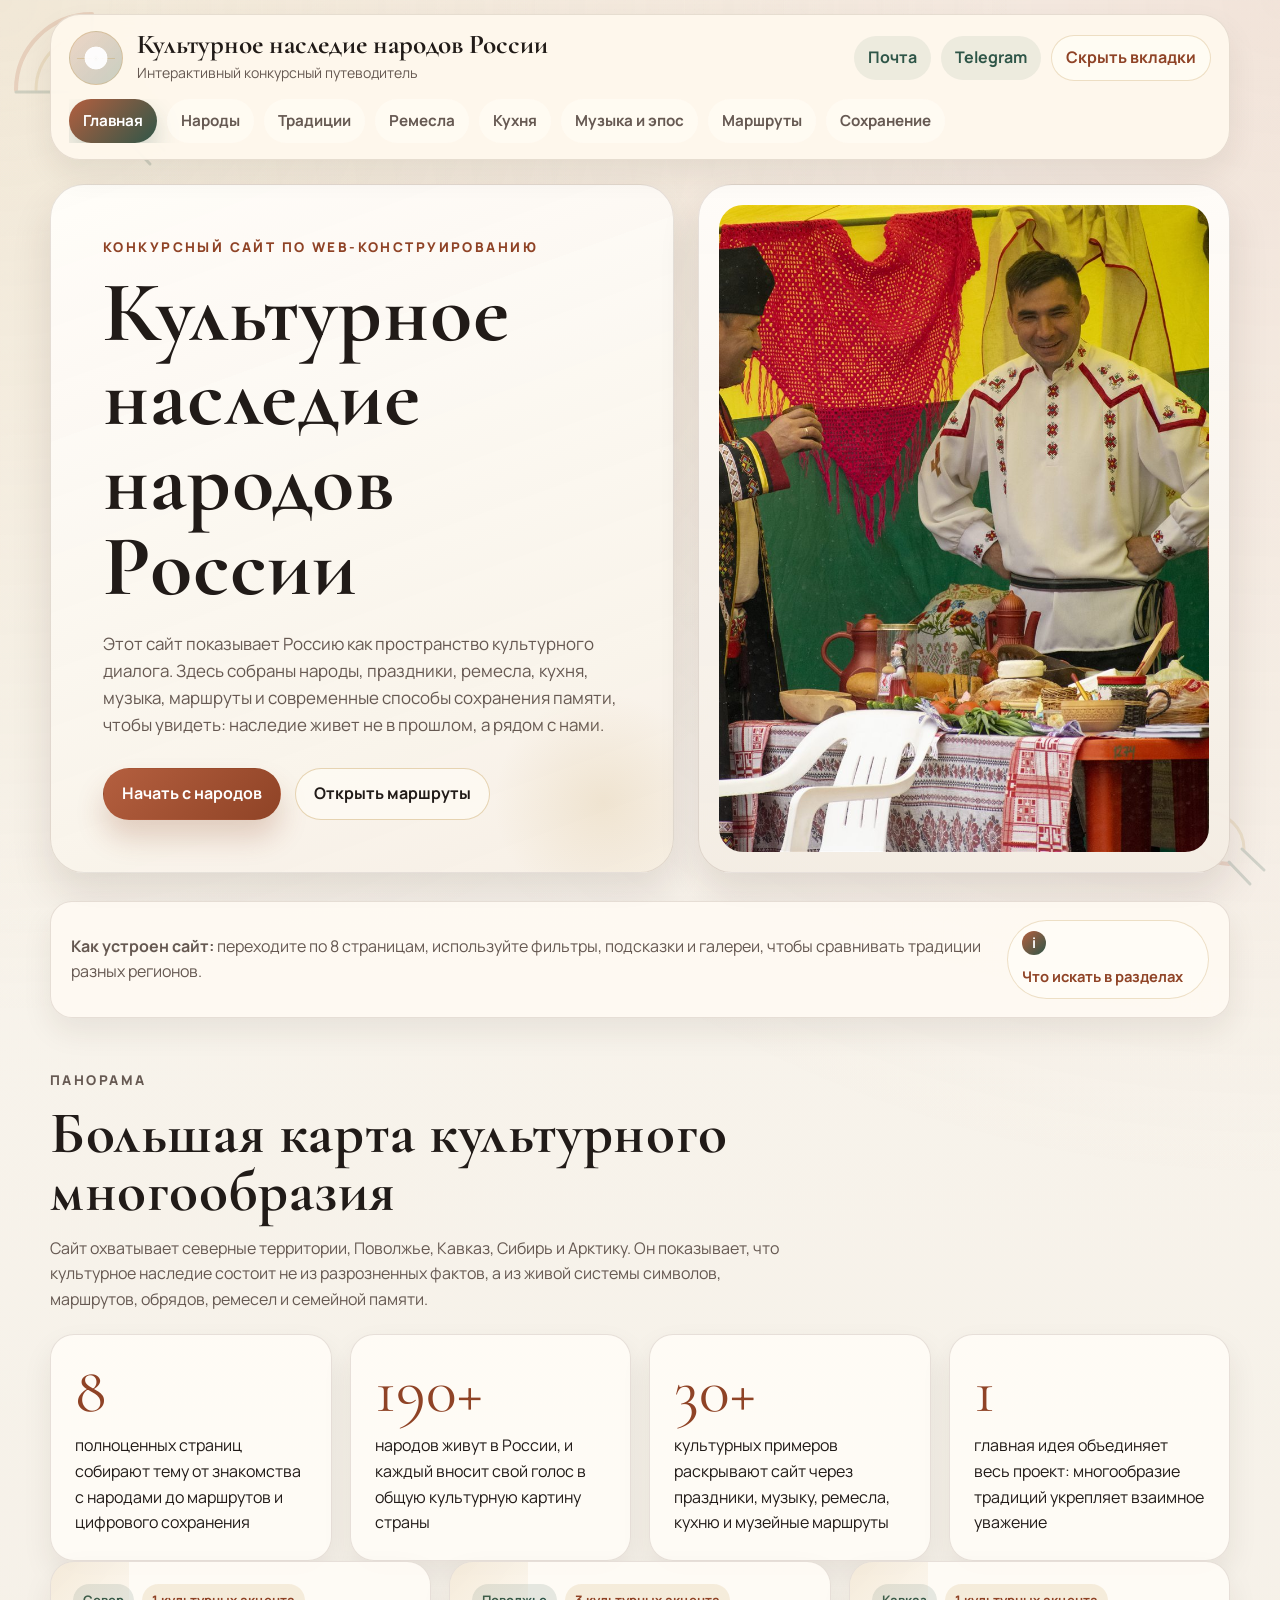
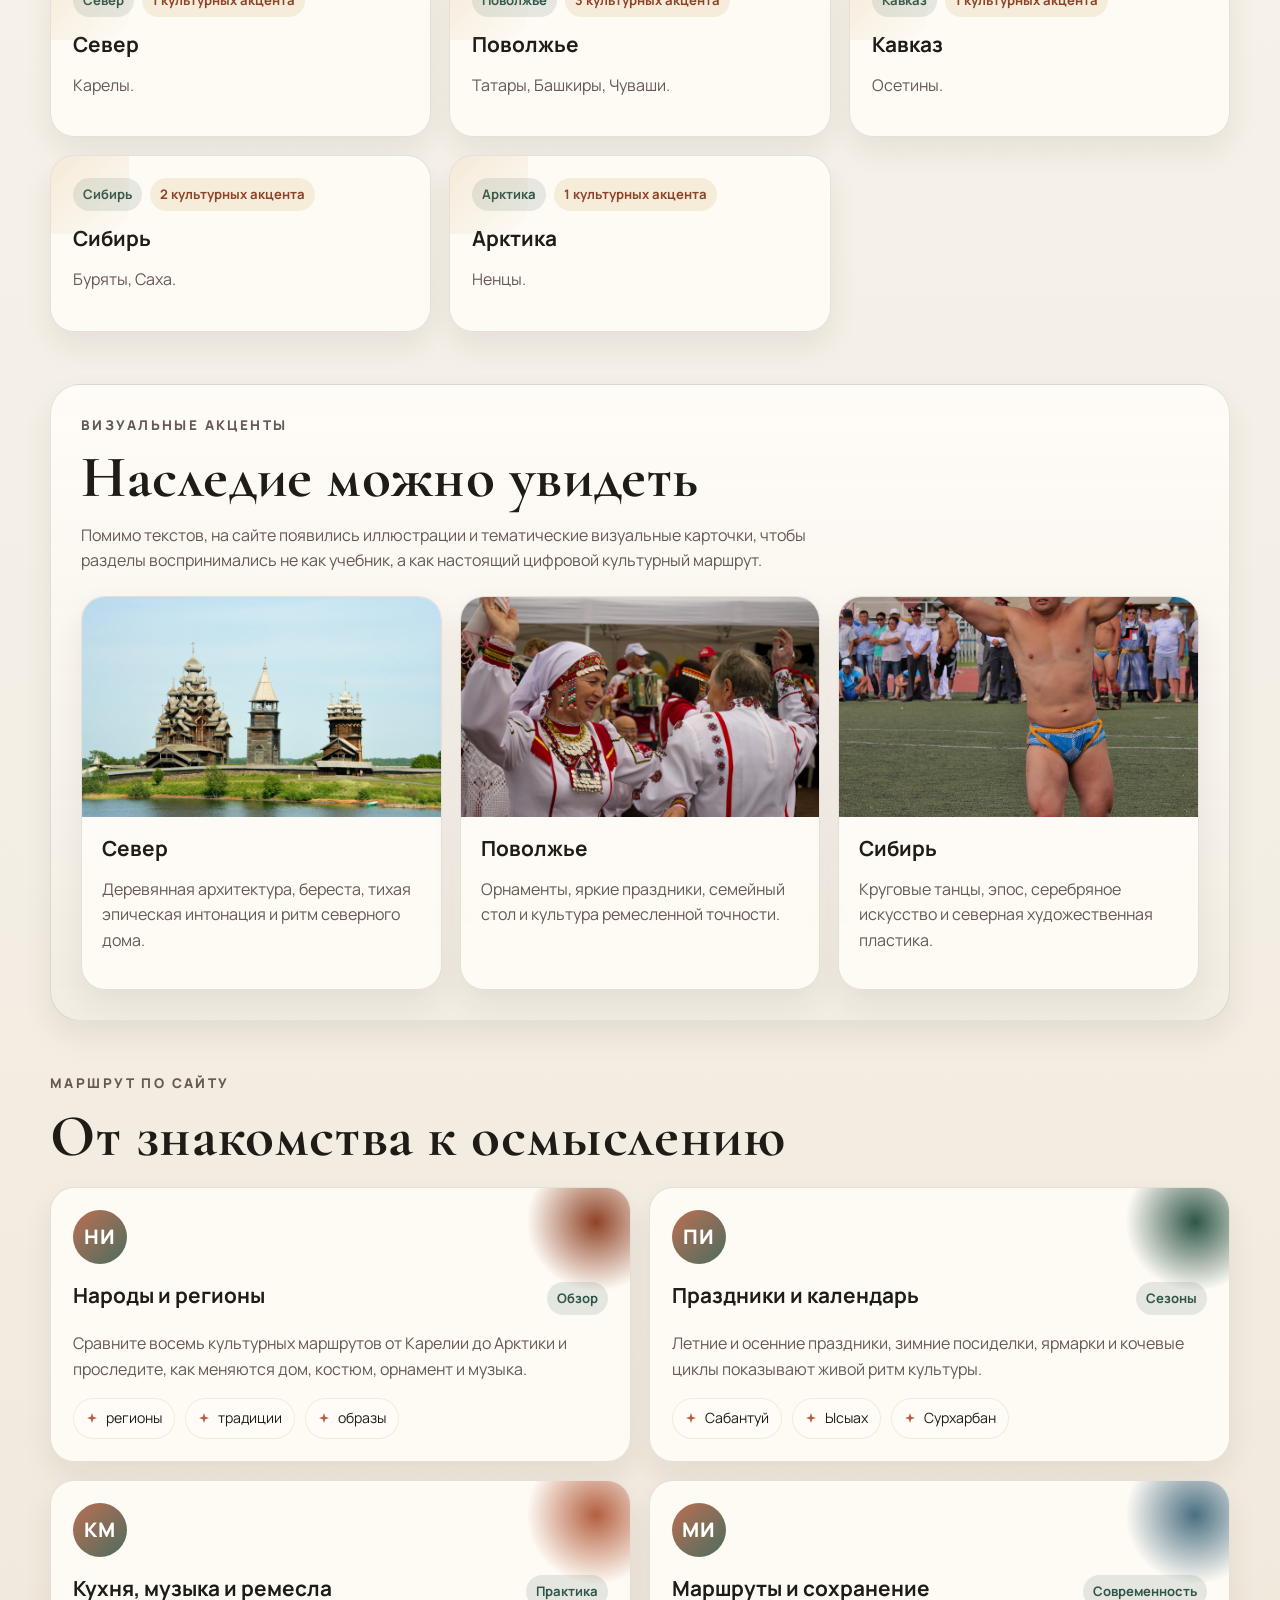
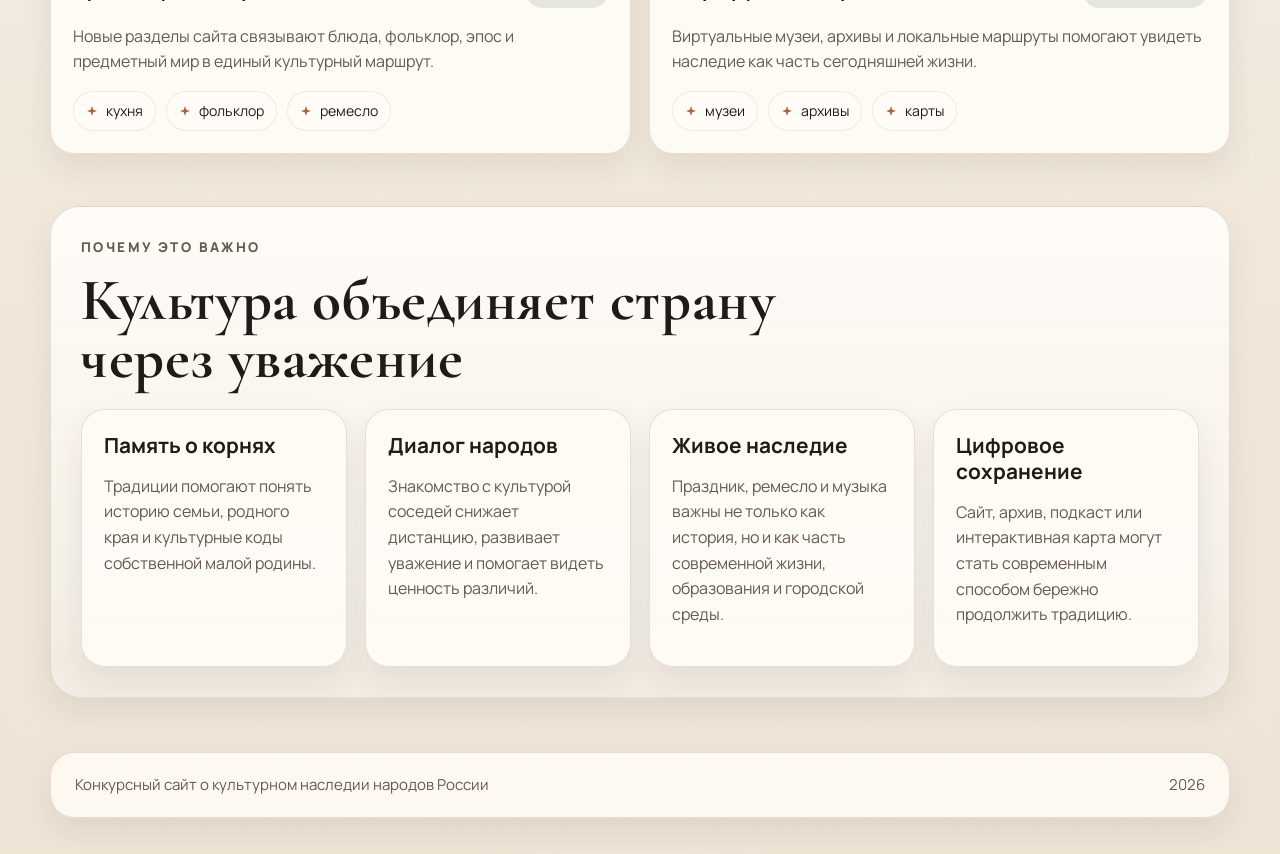
==== index.html @ 6bc02e4e "Fix media fallback noise and add favicon" ====
<!DOCTYPE html>
<html lang="ru">
<head>
  <meta charset="UTF-8">
  <meta name="viewport" content="width=device-width, initial-scale=1.0">
  <meta name="description" content="Многостраничный сайт о культурном наследии народов России: народы, традиции, ремесла, кухня, музыка, маршруты и способы сохранения памяти поколений.">
  <title>Культурное наследие народов России</title>
  <link rel="preconnect" href="https://fonts.googleapis.com">
  <link rel="preconnect" href="https://fonts.gstatic.com" crossorigin>
  <link href="https://fonts.googleapis.com/css2?family=Cormorant+Garamond:wght@500;600;700&family=Manrope:wght@400;500;600;700;800&display=swap" rel="stylesheet">
  <link rel="stylesheet" href="styles.css">
  <link rel="icon" href="favicon.svg" type="image/svg+xml">
</head>
<body data-page="home">
  <header id="site-header" class="site-header"></header>
  <main>
    <section class="hero" data-reveal>
      <div class="hero__content">
        <p class="hero__eyebrow">Конкурсный сайт по web-конструированию</p>
        <h1>Культурное наследие народов России</h1>
        <p class="hero__lead">
          Этот сайт показывает Россию как пространство культурного диалога. Здесь собраны
          народы, праздники, ремесла, кухня, музыка, маршруты и современные способы
          сохранения памяти, чтобы увидеть: наследие живет не в прошлом, а рядом с нами.
        </p>
        <div class="hero__actions">
          <a class="button button--primary" href="peoples.html">Начать с народов</a>
          <a class="button button--secondary" href="routes.html">Открыть маршруты</a>
        </div>
      </div>
      <div class="hero__visual">
        <img src="assets/photos/hero-home.jpg" alt="Фотография народного праздника и традиционного стола">
      </div>
    </section>

    <section class="page-note" data-reveal>
      <div class="page-note__text">
        <strong>Как устроен сайт:</strong> переходите по 8 страницам, используйте фильтры,
        подсказки и галереи, чтобы сравнивать традиции разных регионов.
      </div>
      <button class="hint" type="button" aria-expanded="false">
        <span class="hint__icon">i</span>
        <span class="hint__text">Что искать в разделах</span>
        <span class="hint__bubble">Обращайте внимание не только на факты, но и на связи: как орнамент связан с домом, музыка с праздником, а кухня с природой и образом жизни.</span>
      </button>
    </section>

    <section class="section" data-reveal>
      <div class="section-heading">
        <p class="section-heading__eyebrow">Панорама</p>
        <h2>Большая карта культурного многообразия</h2>
        <p>
          Сайт охватывает северные территории, Поволжье, Кавказ, Сибирь и Арктику. Он показывает,
          что культурное наследие состоит не из разрозненных фактов, а из живой системы символов,
          маршрутов, обрядов, ремесел и семейной памяти.
        </p>
      </div>
      <div id="home-stats" class="stats-grid"></div>
      <div id="home-regions" class="feature-grid"></div>
    </section>

    <section class="section section--contrast" data-reveal>
      <div class="section-heading">
        <p class="section-heading__eyebrow">Визуальные акценты</p>
        <h2>Наследие можно увидеть</h2>
        <p>
          Помимо текстов, на сайте появились иллюстрации и тематические визуальные карточки,
          чтобы разделы воспринимались не как учебник, а как настоящий цифровой культурный маршрут.
        </p>
      </div>
      <div class="media-grid">
        <article class="media-card">
          <img src="assets/photos/gallery-north.jpg" alt="Фотография деревянной северной часовни">
          <div class="media-card__body">
            <h3>Север</h3>
            <p>Деревянная архитектура, береста, тихая эпическая интонация и ритм северного дома.</p>
          </div>
        </article>
        <article class="media-card">
          <img src="assets/photos/gallery-volga.jpg" alt="Фотография праздника и традиционной культуры Поволжья">
          <div class="media-card__body">
            <h3>Поволжье</h3>
            <p>Орнаменты, яркие праздники, семейный стол и культура ремесленной точности.</p>
          </div>
        </article>
        <article class="media-card">
          <img src="assets/photos/gallery-siberia.jpg" alt="Фотография бурятского кругового танца">
          <div class="media-card__body">
            <h3>Сибирь</h3>
            <p>Круговые танцы, эпос, серебряное искусство и северная художественная пластика.</p>
          </div>
        </article>
      </div>
    </section>

    <section class="section" data-reveal>
      <div class="section-heading">
        <p class="section-heading__eyebrow">Маршрут по сайту</p>
        <h2>От знакомства к осмыслению</h2>
      </div>
      <div id="home-spotlights" class="card-grid"></div>
    </section>

    <section class="section section--contrast" data-reveal>
      <div class="section-heading">
        <p class="section-heading__eyebrow">Почему это важно</p>
        <h2>Культура объединяет страну через уважение</h2>
      </div>
      <div class="story-grid">
        <article class="story-card">
          <h3>Память о корнях</h3>
          <p>Традиции помогают понять историю семьи, родного края и культурные коды собственной малой родины.</p>
        </article>
        <article class="story-card">
          <h3>Диалог народов</h3>
          <p>Знакомство с культурой соседей снижает дистанцию, развивает уважение и помогает видеть ценность различий.</p>
        </article>
        <article class="story-card">
          <h3>Живое наследие</h3>
          <p>Праздник, ремесло и музыка важны не только как история, но и как часть современной жизни, образования и городской среды.</p>
        </article>
        <article class="story-card">
          <h3>Цифровое сохранение</h3>
          <p>Сайт, архив, подкаст или интерактивная карта могут стать современным способом бережно продолжить традицию.</p>
        </article>
      </div>
    </section>
  </main>
  <footer id="site-footer" class="site-footer"></footer>

  <noscript>
    <div class="noscript-banner">Для интерактивных блоков нужен JavaScript. Основной контент и ссылки остаются доступны.</div>
  </noscript>

  <script defer src="content.js"></script>
  <script defer src="app.js"></script>
</body>
</html>
---- styles.css ----
:root {
  --bg: #f4efe6;
  --surface: rgba(255, 252, 246, 0.92);
  --surface-strong: #fffdf8;
  --text: #211b18;
  --muted: #665952;
  --line: rgba(84, 61, 45, 0.14);
  --accent: #b45f3f;
  --accent-deep: #8f4326;
  --gold: #c29c54;
  --forest: #2f5648;
  --sky: #496f81;
  --shadow: 0 20px 40px rgba(56, 37, 24, 0.12);
  --shadow-soft: 0 14px 30px rgba(56, 37, 24, 0.08);
  --radius-xl: 34px;
  --radius-lg: 28px;
  --radius-md: 22px;
  --container: min(1180px, calc(100vw - 40px));
}

*,
*::before,
*::after {
  box-sizing: border-box;
}

html {
  scroll-behavior: smooth;
}

body {
  margin: 0;
  min-width: 320px;
  color: var(--text);
  background:
    radial-gradient(circle at top left, rgba(194, 156, 84, 0.16), transparent 24%),
    radial-gradient(circle at top right, rgba(180, 95, 63, 0.12), transparent 28%),
    linear-gradient(180deg, #faf6ef 0%, var(--bg) 56%, #efe4d5 100%);
  font-family: "Manrope", "Segoe UI", sans-serif;
  line-height: 1.6;
}

body::before {
  content: "";
  position: fixed;
  inset: 0;
  background:
    url("assets/ornament-corner.svg") left top / 180px no-repeat,
    url("assets/ornament-corner.svg") right bottom / 180px no-repeat;
  opacity: 0.18;
  pointer-events: none;
  z-index: -1;
}

body.lightbox-open {
  overflow: hidden;
}

img,
video {
  display: block;
  max-width: 100%;
}

a {
  color: inherit;
  text-decoration: none;
}

button,
input,
textarea {
  font: inherit;
}

button {
  cursor: pointer;
}

.site-header {
  position: sticky;
  top: 0;
  z-index: 30;
  padding: 14px 0 0;
}

.site-header__inner,
.hero,
.section,
.page-note,
.site-footer__inner {
  width: var(--container);
  margin-inline: auto;
}

.site-header__inner {
  display: grid;
  gap: 14px;
  padding: 16px 18px;
  border: 1px solid var(--line);
  border-radius: 30px;
  background: rgba(255, 249, 238, 0.9);
  backdrop-filter: blur(18px);
  box-shadow: var(--shadow-soft);
}

.site-header__top {
  display: flex;
  align-items: center;
  justify-content: space-between;
  gap: 18px;
}

.site-header__controls {
  display: inline-flex;
  align-items: center;
  justify-content: flex-end;
  gap: 10px;
  flex-wrap: wrap;
  flex-shrink: 0;
}

.site-header__contacts {
  display: inline-flex;
  align-items: center;
  gap: 10px;
}

.brand {
  display: inline-flex;
  align-items: center;
  gap: 14px;
  flex: 1 1 auto;
  min-width: 0;
}

.brand__seal {
  width: 54px;
  height: 54px;
  border-radius: 50%;
  border: 1px solid rgba(194, 156, 84, 0.35);
  background:
    radial-gradient(circle at center, rgba(255, 255, 255, 0.94) 30%, transparent 32%),
    url("assets/divider.svg") center / 76% no-repeat,
    linear-gradient(135deg, rgba(180, 95, 63, 0.22), rgba(47, 86, 72, 0.26));
}

.brand__meta {
  min-width: 0;
}

.brand__title {
  display: block;
  font-family: "Cormorant Garamond", Georgia, serif;
  font-size: 1.7rem;
  font-weight: 700;
  line-height: 1;
}

.brand__subtitle {
  display: block;
  margin-top: 4px;
  color: var(--muted);
  font-size: 0.88rem;
}

.contact-pill {
  display: inline-flex;
  align-items: center;
  justify-content: center;
  padding: 9px 14px;
  border-radius: 999px;
  background: rgba(47, 86, 72, 0.08);
  color: var(--forest);
  font-weight: 700;
  transition: transform 0.2s ease, background-color 0.2s ease;
}

.contact-pill:hover,
.contact-pill:focus-visible {
  background: rgba(180, 95, 63, 0.14);
  transform: translateY(-1px);
}

.header-toggle {
  display: inline-flex;
  align-items: center;
  justify-content: center;
  padding: 9px 14px;
  border: 1px solid rgba(194, 156, 84, 0.3);
  border-radius: 999px;
  background: rgba(255, 252, 246, 0.72);
  color: var(--accent-deep);
  font-weight: 700;
  transition: transform 0.2s ease, background-color 0.2s ease, border-color 0.2s ease;
}

.header-toggle:hover,
.header-toggle:focus-visible {
  background: rgba(194, 156, 84, 0.14);
  border-color: rgba(194, 156, 84, 0.45);
  transform: translateY(-1px);
}

.site-nav {
  display: flex;
  flex-wrap: wrap;
  align-items: center;
  gap: 10px;
  max-height: 280px;
  overflow: hidden;
  transition: max-height 0.3s ease, opacity 0.25s ease, transform 0.25s ease, padding-top 0.25s ease;
}

.site-header__inner.is-nav-collapsed {
  gap: 0;
}

.site-header__inner.is-nav-collapsed .site-nav {
  max-height: 0;
  opacity: 0;
  transform: translateY(-10px);
  pointer-events: none;
}

.site-nav__link {
  padding: 10px 14px;
  border-radius: 999px;
  color: var(--muted);
  background: rgba(255, 252, 246, 0.64);
  font-size: 0.95rem;
  font-weight: 700;
  transition: transform 0.2s ease, background-color 0.2s ease, color 0.2s ease;
}

.site-nav__link:hover,
.site-nav__link:focus-visible {
  color: var(--text);
  background: rgba(194, 156, 84, 0.14);
  transform: translateY(-1px);
}

.site-nav__link[aria-current="page"] {
  color: #fff;
  background: linear-gradient(135deg, var(--accent), var(--forest));
  box-shadow: 0 12px 24px rgba(47, 86, 72, 0.22);
}

main {
  padding: 24px 0 12px;
}

.hero {
  display: grid;
  grid-template-columns: minmax(0, 1.08fr) minmax(300px, 0.92fr);
  gap: 24px;
  align-items: stretch;
}

.hero__content,
.hero__visual {
  position: relative;
  overflow: hidden;
  border-radius: var(--radius-xl);
  border: 1px solid var(--line);
  box-shadow: var(--shadow);
}

.hero__content {
  padding: clamp(30px, 5vw, 52px);
  background:
    linear-gradient(160deg, rgba(255, 253, 249, 0.94), rgba(246, 239, 228, 0.88)),
    var(--surface);
}

.hero__content::before {
  content: "";
  position: absolute;
  inset: auto -40px -40px auto;
  width: 220px;
  aspect-ratio: 1;
  border-radius: 50%;
  background: radial-gradient(circle, rgba(194, 156, 84, 0.16), transparent 70%);
}

.hero__visual {
  background: linear-gradient(180deg, rgba(255, 252, 248, 0.98), rgba(243, 236, 227, 0.96));
  padding: 20px;
}

.hero__visual img {
  width: 100%;
  height: 100%;
  min-height: 360px;
  object-fit: cover;
  border-radius: calc(var(--radius-xl) - 10px);
}

.hero__eyebrow,
.section-heading__eyebrow,
.eyebrow {
  margin: 0 0 12px;
  color: var(--accent-deep);
  font-size: 0.84rem;
  font-weight: 800;
  letter-spacing: 0.18em;
  text-transform: uppercase;
}

.hero h1,
.section-heading h2,
.quote-block__text {
  margin: 0;
  font-family: "Cormorant Garamond", Georgia, serif;
  line-height: 0.98;
  letter-spacing: 0.01em;
}

.hero h1 {
  font-size: clamp(3rem, 7vw, 5.4rem);
  max-width: 11ch;
}

.hero__lead,
.section-heading p,
.story-card p,
.feature-card p,
.card p,
.timeline-card p,
.accordion__body,
.page-note__text,
.media-card p,
.quote-block__caption,
.footer-bottom,
.player-shell__empty,
.media-lightbox__info {
  color: var(--muted);
}

.hero__lead {
  max-width: 62ch;
  margin: 20px 0 0;
  font-size: 1.06rem;
}

.hero__actions {
  display: flex;
  flex-wrap: wrap;
  gap: 14px;
  margin-top: 30px;
}

.button {
  display: inline-flex;
  align-items: center;
  justify-content: center;
  gap: 10px;
  padding: 12px 18px;
  border-radius: 999px;
  border: 1px solid transparent;
  font-weight: 700;
  transition: transform 0.2s ease, box-shadow 0.2s ease, background-color 0.2s ease;
}

.button:hover,
.button:focus-visible {
  transform: translateY(-2px);
}

.button--primary {
  color: #fff;
  background: linear-gradient(135deg, var(--accent), var(--accent-deep));
  box-shadow: 0 18px 28px rgba(143, 67, 38, 0.22);
}

.button--secondary {
  color: var(--text);
  border-color: rgba(194, 156, 84, 0.4);
  background: rgba(255, 252, 246, 0.72);
}

.page-note {
  display: flex;
  align-items: center;
  justify-content: space-between;
  gap: 18px;
  margin-top: 28px;
  padding: 18px 20px;
  border-radius: 22px;
  border: 1px solid var(--line);
  background: rgba(255, 251, 244, 0.84);
  box-shadow: var(--shadow-soft);
}

.section {
  margin-top: 52px;
}

.section--contrast {
  padding: 30px;
  border-radius: 30px;
  border: 1px solid rgba(47, 86, 72, 0.14);
  background:
    linear-gradient(180deg, rgba(255, 252, 248, 0.96), rgba(242, 236, 227, 0.92));
  box-shadow: var(--shadow-soft);
}

.section-heading {
  max-width: 74ch;
  margin-bottom: 22px;
}

.section-heading h2 {
  font-size: clamp(2.2rem, 5vw, 3.7rem);
  margin-bottom: 12px;
}

.stats-grid,
.feature-grid,
.story-grid,
.card-grid,
.media-grid,
.tradition-grid {
  display: grid;
  gap: 18px;
}

.stats-grid {
  grid-template-columns: repeat(4, minmax(0, 1fr));
}

.feature-grid {
  grid-template-columns: repeat(3, minmax(0, 1fr));
}

.story-grid,
.media-grid {
  grid-template-columns: repeat(auto-fit, minmax(220px, 1fr));
}

.card-grid {
  grid-template-columns: repeat(2, minmax(0, 1fr));
}

.tradition-grid {
  grid-template-columns: repeat(2, minmax(0, 1fr));
}

.stat-card,
.feature-card,
.story-card,
.card,
.media-card,
.accordion__item,
.quote-block,
.flip-card__face {
  border: 1px solid var(--line);
  background: rgba(255, 252, 247, 0.9);
  box-shadow: var(--shadow-soft);
}

.stat-card {
  padding: 24px;
  border-radius: 24px;
}

.stat-card__value {
  display: block;
  font-family: "Cormorant Garamond", Georgia, serif;
  font-size: clamp(2.8rem, 6vw, 4rem);
  line-height: 1;
  color: var(--accent-deep);
}

.stat-card__label {
  display: block;
  margin-top: 10px;
}

.feature-card,
.story-card,
.card,
.media-card {
  padding: 22px;
  border-radius: 24px;
}

.feature-card {
  position: relative;
  overflow: hidden;
}

.feature-card::before {
  content: "";
  position: absolute;
  inset: 0 auto auto 0;
  width: 78px;
  height: 78px;
  border-radius: 0 0 28px 0;
  background: linear-gradient(135deg, rgba(194, 156, 84, 0.18), transparent);
}

.feature-card__topline,
.card__meta {
  display: inline-flex;
  flex-wrap: wrap;
  gap: 8px;
  margin-bottom: 14px;
}

.feature-card h3,
.story-card h3,
.card h3,
.media-card h3,
.accordion__summary h3 {
  margin: 0;
  font-size: 1.3rem;
  line-height: 1.25;
}

.token,
.badge {
  display: inline-flex;
  align-items: center;
  padding: 6px 10px;
  border-radius: 999px;
  font-size: 0.82rem;
  font-weight: 700;
}

.token {
  background: rgba(194, 156, 84, 0.16);
  color: var(--accent-deep);
}

.badge {
  background: rgba(47, 86, 72, 0.12);
  color: var(--forest);
}

.card {
  position: relative;
  overflow: hidden;
}

.card > * {
  position: relative;
  z-index: 1;
}

.card::before {
  content: "";
  position: absolute;
  right: -36px;
  top: -36px;
  width: 140px;
  height: 140px;
  border-radius: 50%;
  background: radial-gradient(circle, var(--card-accent, rgba(180, 95, 63, 0.18)), transparent 70%);
  pointer-events: none;
}

.card__toolbar {
  display: flex;
  align-items: center;
  justify-content: space-between;
  gap: 12px;
  margin-bottom: 16px;
}

.card__toolbar-main {
  display: inline-flex;
  align-items: center;
  gap: 12px;
}

.card__toolbar--music {
  align-items: center;
}

.card__thumb {
  position: relative;
  width: 76px;
  height: 76px;
  flex-shrink: 0;
  padding: 0;
  overflow: hidden;
  border: 1px solid rgba(194, 156, 84, 0.32);
  border-radius: 24px;
  background: rgba(255, 248, 238, 0.92);
  transition: transform 0.2s ease, box-shadow 0.2s ease;
  cursor: zoom-in;
}

.card__thumb:hover,
.card__thumb:focus-visible {
  transform: translateY(-2px);
  box-shadow: var(--shadow-soft);
}

.media-source {
  width: 100%;
  height: 100%;
  object-fit: cover;
  opacity: 0;
  transition: opacity 0.2s ease;
}

.card__thumb.is-ready .media-source,
.tradition-card.is-ready .media-source {
  opacity: 1;
}

.media-source__fallback {
  position: absolute;
  inset: 0;
  display: inline-flex;
  align-items: center;
  justify-content: center;
  background: linear-gradient(135deg, rgba(180, 95, 63, 0.9), rgba(47, 86, 72, 0.86));
  color: #fff;
  font-size: 1.6rem;
  font-weight: 800;
}

.card__thumb.is-ready .media-source__fallback,
.tradition-card.is-ready .media-source__fallback {
  opacity: 0;
  pointer-events: none;
}

.card__flip {
  display: inline-flex;
  align-items: center;
  justify-content: center;
  width: 48px;
  height: 48px;
  flex-shrink: 0;
  border: 1px solid rgba(194, 156, 84, 0.32);
  border-radius: 16px;
  background: rgba(255, 251, 244, 0.9);
  color: var(--accent-deep);
  font-size: 1.2rem;
  font-weight: 800;
  transition: transform 0.2s ease, background-color 0.2s ease, color 0.2s ease;
}

.card__flip:hover,
.card__flip:focus-visible {
  transform: translateY(-2px);
  background: linear-gradient(135deg, var(--accent), var(--forest));
  color: #fff;
}

.card__title-row {
  display: flex;
  align-items: flex-start;
  justify-content: space-between;
  gap: 16px;
  margin-bottom: 10px;
}

.card__title-row--solo {
  justify-content: flex-start;
}

.card__initial {
  display: inline-flex;
  align-items: center;
  justify-content: center;
  width: 54px;
  height: 54px;
  margin-bottom: 18px;
  border-radius: 50%;
  background: linear-gradient(135deg, rgba(180, 95, 63, 0.9), rgba(47, 86, 72, 0.86));
  color: #fff;
  font-size: 1.25rem;
  font-weight: 800;
  letter-spacing: 0.06em;
}

.chip-list {
  display: flex;
  flex-wrap: wrap;
  gap: 10px;
  margin-top: 16px;
}

.chip {
  display: inline-flex;
  align-items: center;
  gap: 8px;
  padding: 8px 12px;
  border-radius: 999px;
  border: 1px solid rgba(194, 156, 84, 0.18);
  background: rgba(255, 252, 247, 0.86);
  font-size: 0.88rem;
  color: var(--text);
}

.chip::before {
  content: "";
  width: 12px;
  height: 12px;
  background: url("assets/marker.svg") center / contain no-repeat;
  flex-shrink: 0;
}

.filter-bar {
  display: flex;
  flex-wrap: wrap;
  gap: 10px;
  margin-bottom: 20px;
}

.filter-button {
  padding: 10px 16px;
  border: 1px solid rgba(194, 156, 84, 0.28);
  border-radius: 999px;
  background: rgba(255, 252, 247, 0.82);
  color: var(--muted);
  font-weight: 700;
  transition: transform 0.2s ease, background-color 0.2s ease, color 0.2s ease;
}

.filter-button:hover,
.filter-button:focus-visible {
  transform: translateY(-1px);
  color: var(--text);
}

.filter-button.is-active {
  color: #fff;
  background: linear-gradient(135deg, var(--forest), var(--accent));
}

.tradition-card {
  position: relative;
  min-height: 320px;
  padding: 0;
  overflow: hidden;
  border: 1px solid var(--line);
  border-radius: 28px;
  box-shadow: var(--shadow-soft);
  background: rgba(255, 252, 247, 0.88);
  cursor: zoom-in;
}

.tradition-card .media-source,
.tradition-card .media-source__fallback {
  position: absolute;
  inset: 0;
}

.tradition-card .media-source {
  width: 100%;
  height: 100%;
  object-fit: cover;
}

.tradition-card__overlay {
  position: absolute;
  inset: auto 0 0 0;
  padding: 18px;
  background: linear-gradient(180deg, transparent, rgba(24, 21, 18, 0.82));
  color: #fff8ef;
  text-align: left;
}

.tradition-card__overlay strong {
  display: block;
  margin-top: 12px;
  font-size: 1.26rem;
  line-height: 1.2;
}

.tradition-card__meta {
  display: flex;
  flex-wrap: wrap;
  gap: 8px;
}

.tradition-card__meta .token {
  background: rgba(255, 249, 239, 0.78);
}

.media-card {
  overflow: hidden;
  padding: 0;
}

.media-card img {
  width: 100%;
  height: 220px;
  object-fit: cover;
  background: #f6ede0;
}

.media-card__body {
  padding: 18px 20px 20px;
}

.flip-card {
  position: relative;
  min-height: 560px;
  perspective: 1400px;
}

.flip-card__inner {
  position: relative;
  width: 100%;
  height: 100%;
  min-height: inherit;
  transform-style: preserve-3d;
}

.flip-card__face {
  position: absolute;
  inset: 0;
  display: flex;
  flex-direction: column;
  padding: 22px;
  border-radius: 24px;
  backface-visibility: hidden;
  -webkit-backface-visibility: hidden;
  overflow: hidden;
  transition: transform 0.78s ease, opacity 0.34s ease;
}

.flip-card__face--back {
  transform: rotateY(180deg);
  opacity: 0;
  pointer-events: none;
}

.flip-card.is-flipped .flip-card__face--front {
  transform: rotateY(-180deg);
  opacity: 0;
  pointer-events: none;
}

.flip-card.is-flipped .flip-card__face--back {
  transform: rotateY(0deg);
  opacity: 1;
  pointer-events: auto;
}

.player-shell {
  flex: 0 0 auto;
  margin-top: 12px;
  border-radius: 20px;
  border: 1px solid rgba(194, 156, 84, 0.2);
  background: rgba(255, 249, 241, 0.72);
  padding: 12px;
}

.player-shell__media {
  display: block;
  width: 100%;
  height: clamp(216px, 18vw, 272px);
  min-height: 0;
  border-radius: 16px;
  background: #1f1b18;
}

.player-shell.is-empty {
  display: none;
}

.player-shell__empty {
  margin: 14px 0 0;
  font-size: 0.92rem;
}

.player-shell.is-ready .player-shell__empty {
  display: none;
}

.player-shell.is-empty + .player-shell__actions {
  margin-top: 0;
}

.player-shell.is-empty + .player-shell__actions [data-media-fullscreen] {
  display: none;
}

.player-shell__actions {
  display: flex;
  flex-wrap: wrap;
  gap: 10px;
  margin-top: 12px;
}

.music-fragment {
  margin-top: 0;
  padding: 12px 14px;
  border: 1px solid rgba(194, 156, 84, 0.22);
  border-radius: 20px;
  background: linear-gradient(135deg, rgba(255, 250, 242, 0.96), rgba(238, 248, 243, 0.94));
}

.music-fragment__label {
  margin: 0 0 6px;
  color: var(--accent-deep);
  font-size: 0.78rem;
  font-weight: 800;
  letter-spacing: 0.12em;
  text-transform: uppercase;
}

.music-fragment__quote {
  margin: 0;
  font-family: "Cormorant Garamond", Georgia, serif;
  font-size: 1.42rem;
  line-height: 1.12;
}

.music-note {
  padding: 16px 18px;
  border: 1px solid rgba(194, 156, 84, 0.2);
  border-radius: 22px;
  background: rgba(255, 251, 244, 0.86);
}

.music-note__label {
  margin: 0 0 6px;
  color: var(--accent-deep);
  font-size: 0.78rem;
  font-weight: 800;
  letter-spacing: 0.12em;
  text-transform: uppercase;
}

.music-note__text {
  margin: 0;
}

.chip-list--music {
  margin-top: 0;
}

.accordion {
  display: grid;
  gap: 14px;
}

.accordion__item {
  border-radius: 24px;
  overflow: hidden;
}

.accordion__item[open] {
  background: linear-gradient(180deg, rgba(255, 252, 247, 0.95), rgba(242, 236, 227, 0.94));
}

.accordion__summary {
  list-style: none;
  display: flex;
  justify-content: space-between;
  gap: 18px;
  padding: 22px 24px;
  cursor: pointer;
}

.accordion__summary::-webkit-details-marker {
  display: none;
}

.accordion__summary::after {
  content: "+";
  display: inline-flex;
  align-items: center;
  justify-content: center;
  width: 36px;
  height: 36px;
  flex-shrink: 0;
  border-radius: 50%;
  border: 1px solid rgba(194, 156, 84, 0.35);
  color: var(--accent-deep);
  font-size: 1.5rem;
  line-height: 1;
}

.accordion__item[open] .accordion__summary::after {
  content: "−";
}

.accordion__body {
  padding: 0 24px 24px;
}

.quote-block {
  padding: 34px;
  border-radius: 30px;
  background:
    linear-gradient(135deg, rgba(47, 86, 72, 0.12), rgba(255, 252, 248, 0.96)),
    rgba(255, 251, 244, 0.88);
}

.quote-block__text {
  font-size: clamp(2rem, 5vw, 3rem);
}

.quote-block__caption {
  margin-top: 16px;
  font-weight: 700;
}

.hint {
  position: relative;
  display: inline-flex;
  align-items: center;
  gap: 10px;
  flex-wrap: wrap;
  padding: 10px 14px;
  border: 1px solid rgba(194, 156, 84, 0.3);
  border-radius: 999px;
  background: rgba(255, 252, 247, 0.92);
  color: var(--accent-deep);
  font-weight: 700;
}

.hint__icon {
  display: inline-flex;
  align-items: center;
  justify-content: center;
  width: 24px;
  height: 24px;
  border-radius: 50%;
  background: linear-gradient(135deg, var(--accent), var(--forest));
  color: #fff;
  font-size: 0.9rem;
}

.hint__text {
  font-size: 0.92rem;
}

.hint__bubble {
  position: absolute;
  left: 0;
  top: calc(100% + 12px);
  width: min(320px, calc(100vw - 60px));
  padding: 14px 16px;
  border-radius: 18px;
  border: 1px solid var(--line);
  background: rgba(31, 27, 24, 0.95);
  color: #f8f2e7;
  box-shadow: var(--shadow);
  opacity: 0;
  transform: translateY(-6px);
  visibility: hidden;
  transition: opacity 0.2s ease, transform 0.2s ease, visibility 0.2s ease;
  z-index: 4;
}

.hint:hover .hint__bubble,
.hint:focus-visible .hint__bubble,
.hint.is-open .hint__bubble {
  opacity: 1;
  visibility: visible;
  transform: translateY(0);
}

.media-lightbox {
  position: fixed;
  inset: 0;
  z-index: 100;
  display: flex;
  align-items: center;
  justify-content: center;
  padding: 24px;
  opacity: 0;
  visibility: hidden;
  transition: opacity 0.28s ease, visibility 0.28s ease;
}

.media-lightbox.is-open {
  opacity: 1;
  visibility: visible;
}

.media-lightbox__backdrop {
  position: absolute;
  inset: 0;
  background: rgba(18, 16, 14, 0.84);
}

.media-lightbox__stage {
  position: relative;
  z-index: 1;
  width: min(980px, 100%);
  display: grid;
  gap: 16px;
}

.media-lightbox__close {
  position: absolute;
  top: 0;
  right: 0;
  z-index: 2;
  width: 52px;
  height: 52px;
  border: 1px solid rgba(255, 248, 236, 0.24);
  border-radius: 18px;
  background: rgba(22, 19, 17, 0.72);
  color: #fff8ef;
  font-size: 1.6rem;
  line-height: 1;
  transition: transform 0.2s ease, background-color 0.2s ease;
}

.media-lightbox__close:hover,
.media-lightbox__close:focus-visible {
  transform: translateY(-2px);
  background: rgba(180, 95, 63, 0.88);
}

.media-lightbox__head {
  display: none;
  gap: 12px;
  width: min(920px, 100%);
  margin: 0 auto;
}

.media-lightbox__head.is-visible {
  display: grid;
}

.media-lightbox__meta {
  display: flex;
  flex-wrap: wrap;
  gap: 8px;
}

.media-lightbox__meta:empty,
.media-lightbox__details:empty {
  display: none;
}

.media-lightbox__meta-item {
  display: inline-flex;
  align-items: center;
  padding: 8px 12px;
  border-radius: 999px;
  background: rgba(255, 247, 235, 0.16);
  border: 1px solid rgba(255, 248, 236, 0.18);
  color: #fff4e7;
  font-size: 0.82rem;
  font-weight: 700;
}

.media-lightbox__title {
  margin: 0;
  color: #fff8ef;
  text-align: left;
  font-family: "Cormorant Garamond", Georgia, serif;
  font-size: clamp(2.6rem, 5vw, 4.4rem);
  line-height: 0.95;
}

.media-lightbox__image {
  width: min(920px, 100%);
  max-height: calc(100vh - 280px);
  margin: 0 auto;
  object-fit: contain;
  border-radius: 24px;
  box-shadow: 0 24px 50px rgba(0, 0, 0, 0.35);
  cursor: zoom-out;
}

.media-lightbox__caption {
  display: none;
  width: min(920px, 100%);
  margin: 0 auto;
  padding: 22px 26px;
  border: 0;
  border-radius: 28px;
  background: rgba(255, 250, 242, 0.98);
  text-align: left;
  box-shadow: var(--shadow);
  cursor: pointer;
}

.media-lightbox__caption.is-visible {
  display: block;
}

.media-lightbox__info {
  display: block;
  color: var(--text);
  font-size: 1.05rem;
  line-height: 1.75;
}

.media-lightbox__details {
  display: flex;
  flex-wrap: wrap;
  gap: 10px;
  margin-top: 18px;
}

.media-lightbox__detail {
  display: inline-flex;
  align-items: center;
  padding: 8px 12px;
  border-radius: 999px;
  background: rgba(47, 86, 72, 0.08);
  border: 1px solid rgba(194, 156, 84, 0.22);
  color: var(--forest);
  font-size: 0.88rem;
  font-weight: 700;
}

.media-lightbox__caption-hint {
  display: inline-flex;
  margin-top: 16px;
  color: var(--muted);
  font-size: 0.85rem;
}

.site-footer {
  padding: 42px 0 36px;
}

.site-footer__inner {
  padding: 20px 24px;
  border-radius: 24px;
  border: 1px solid var(--line);
  background: rgba(255, 251, 244, 0.88);
  box-shadow: var(--shadow-soft);
}

.site-footer__inner--compact {
  width: var(--container);
}

.footer-bottom {
  display: flex;
  align-items: center;
  justify-content: space-between;
  gap: 12px;
  font-size: 0.94rem;
}

.noscript-banner {
  width: var(--container);
  margin: 16px auto 0;
  padding: 14px 18px;
  border-radius: 18px;
  border: 1px solid rgba(180, 95, 63, 0.24);
  background: rgba(255, 242, 234, 0.9);
  color: var(--accent-deep);
  font-weight: 700;
}

.is-hidden {
  display: none !important;
}

[data-reveal] {
  opacity: 0;
  transform: translateY(24px);
  transition: opacity 0.7s ease, transform 0.7s ease;
}

[data-reveal].is-visible {
  opacity: 1;
  transform: translateY(0);
}

@media (max-width: 1180px) {
  :root {
    --container: min(1180px, calc(100vw - 24px));
  }

  .stats-grid {
    grid-template-columns: repeat(2, minmax(0, 1fr));
  }

  .feature-grid,
  .card-grid,
  .tradition-grid {
    grid-template-columns: 1fr 1fr;
  }
}

@media (max-width: 980px) {
  .hero {
    grid-template-columns: 1fr;
  }

  .hero__visual img {
    min-height: 280px;
  }

  .feature-grid,
  .card-grid,
  .tradition-grid {
    grid-template-columns: 1fr;
  }

  .stats-grid {
    grid-template-columns: 1fr 1fr;
  }
}

@media (max-width: 860px) {
  .site-header__top {
    flex-wrap: wrap;
    align-items: flex-start;
  }

  .site-header__controls {
    width: 100%;
    justify-content: space-between;
  }

  .site-header__contacts {
    width: auto;
    justify-content: flex-start;
  }

  .site-nav {
    display: flex;
    align-items: flex-start;
    gap: 8px;
    max-height: 380px;
    padding-top: 2px;
  }

  .site-nav.is-open {
    display: flex;
  }

  .site-nav__link {
    width: auto;
  }

  .page-note {
    flex-direction: column;
    align-items: flex-start;
  }
}

@media (max-width: 640px) {
  .site-header {
    padding-top: 10px;
  }

  .site-header__inner {
    padding: 14px;
    border-radius: 24px;
  }

  .brand__title {
    font-size: 1.16rem;
    line-height: 1.08;
  }

  .brand__seal {
    width: 44px;
    height: 44px;
  }

  .brand__subtitle {
    display: none;
  }

  .site-header__contacts {
    gap: 8px;
  }

  .site-header__controls {
    gap: 8px;
  }

  .header-toggle {
    padding: 9px 12px;
  }

  main {
    padding-top: 18px;
  }

  .hero__content,
  .hero__visual,
  .section--contrast,
  .quote-block,
  .flip-card__face {
    padding: 22px;
  }

  .hero__actions,
  .player-shell__actions {
    flex-direction: column;
    align-items: stretch;
  }

  .card__toolbar--music {
    flex-wrap: wrap;
  }

  .card__toolbar--music .badge {
    width: auto;
  }

  .button {
    width: 100%;
  }

  .stats-grid {
    grid-template-columns: 1fr;
  }

  .flip-card {
    min-height: 660px;
  }

  .music-fragment__quote {
    font-size: 1.32rem;
  }

  .music-note {
    padding: 14px 16px;
  }

  .media-lightbox {
    padding: 12px;
  }

  .media-lightbox__close {
    width: 46px;
    height: 46px;
    border-radius: 16px;
  }

  .media-lightbox__head,
  .media-lightbox__caption,
  .media-lightbox__image {
    width: 100%;
  }

  .media-lightbox__title {
    font-size: clamp(2rem, 11vw, 2.8rem);
  }

  .media-lightbox__caption {
    padding: 18px;
  }

  .media-lightbox__info {
    font-size: 0.98rem;
    line-height: 1.65;
  }

  .media-lightbox__image {
    max-height: calc(100vh - 320px);
  }

  .footer-bottom {
    flex-direction: column;
    align-items: flex-start;
  }
}
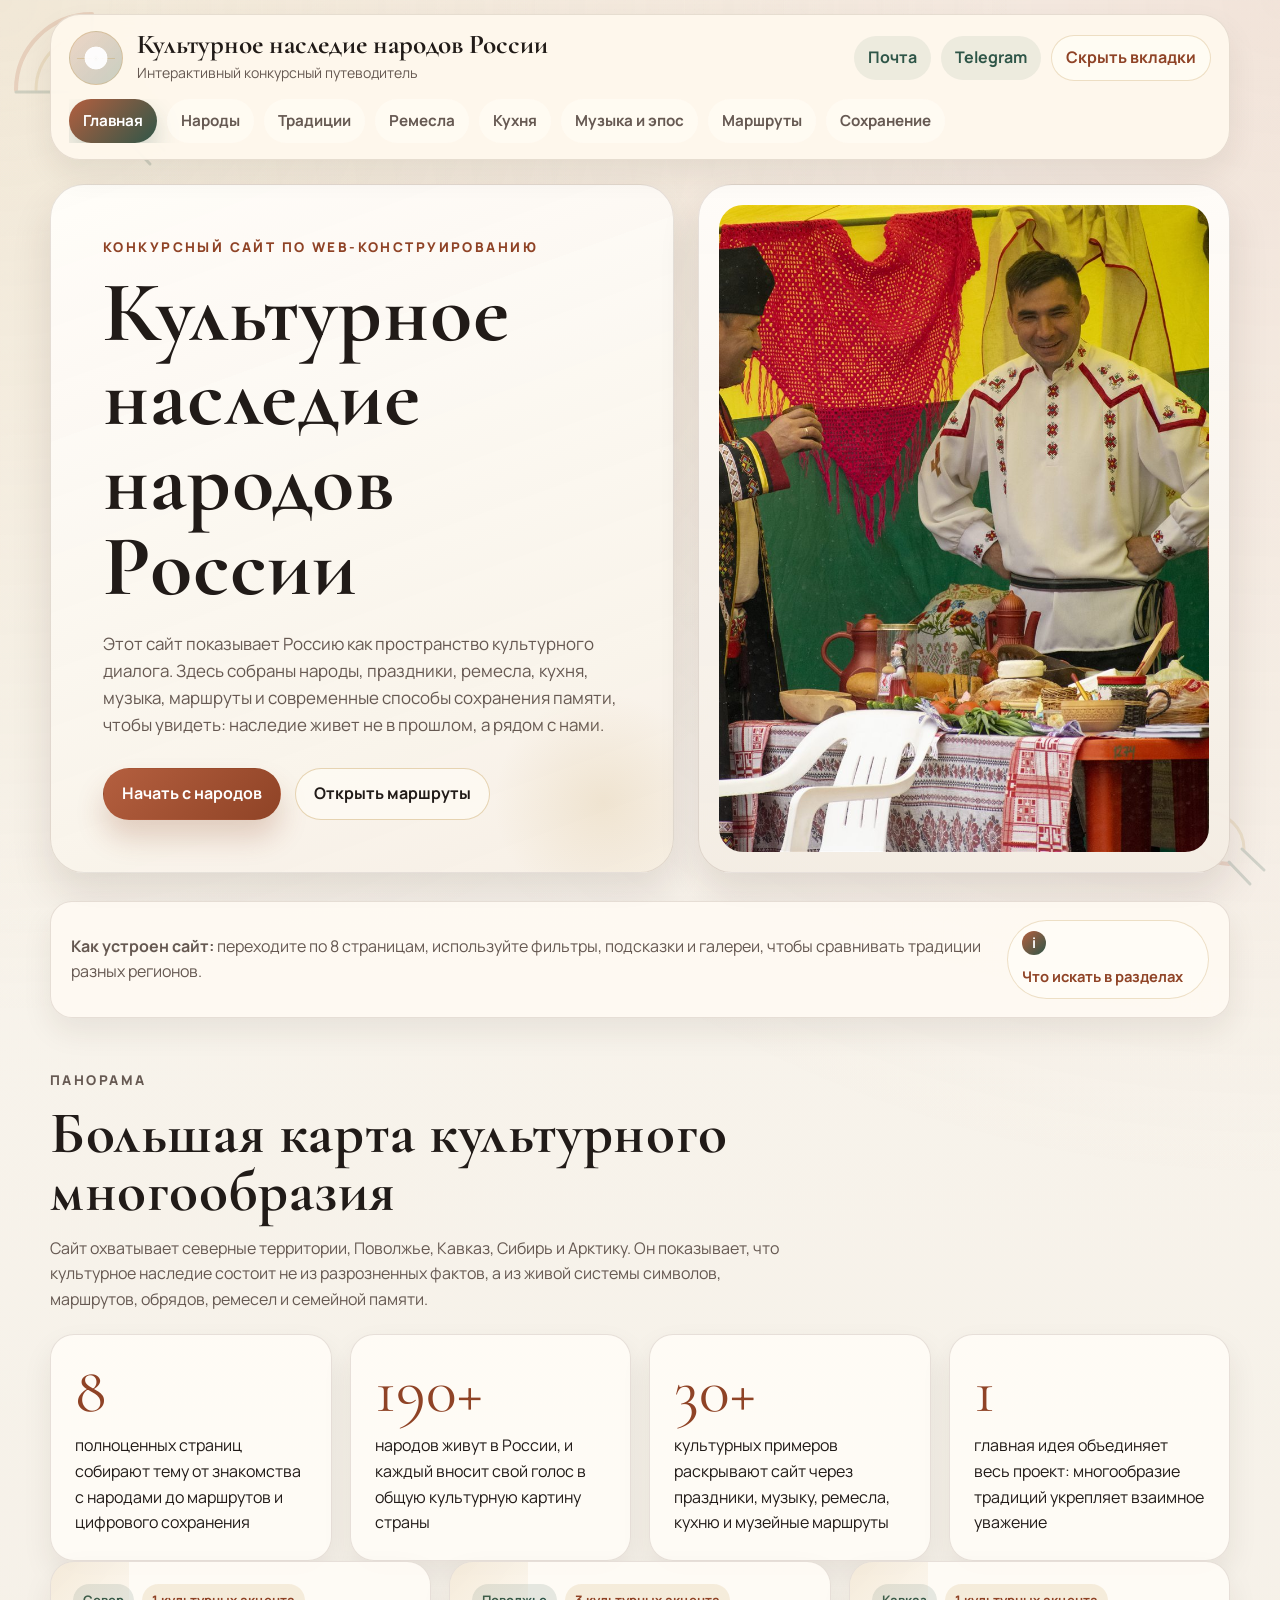
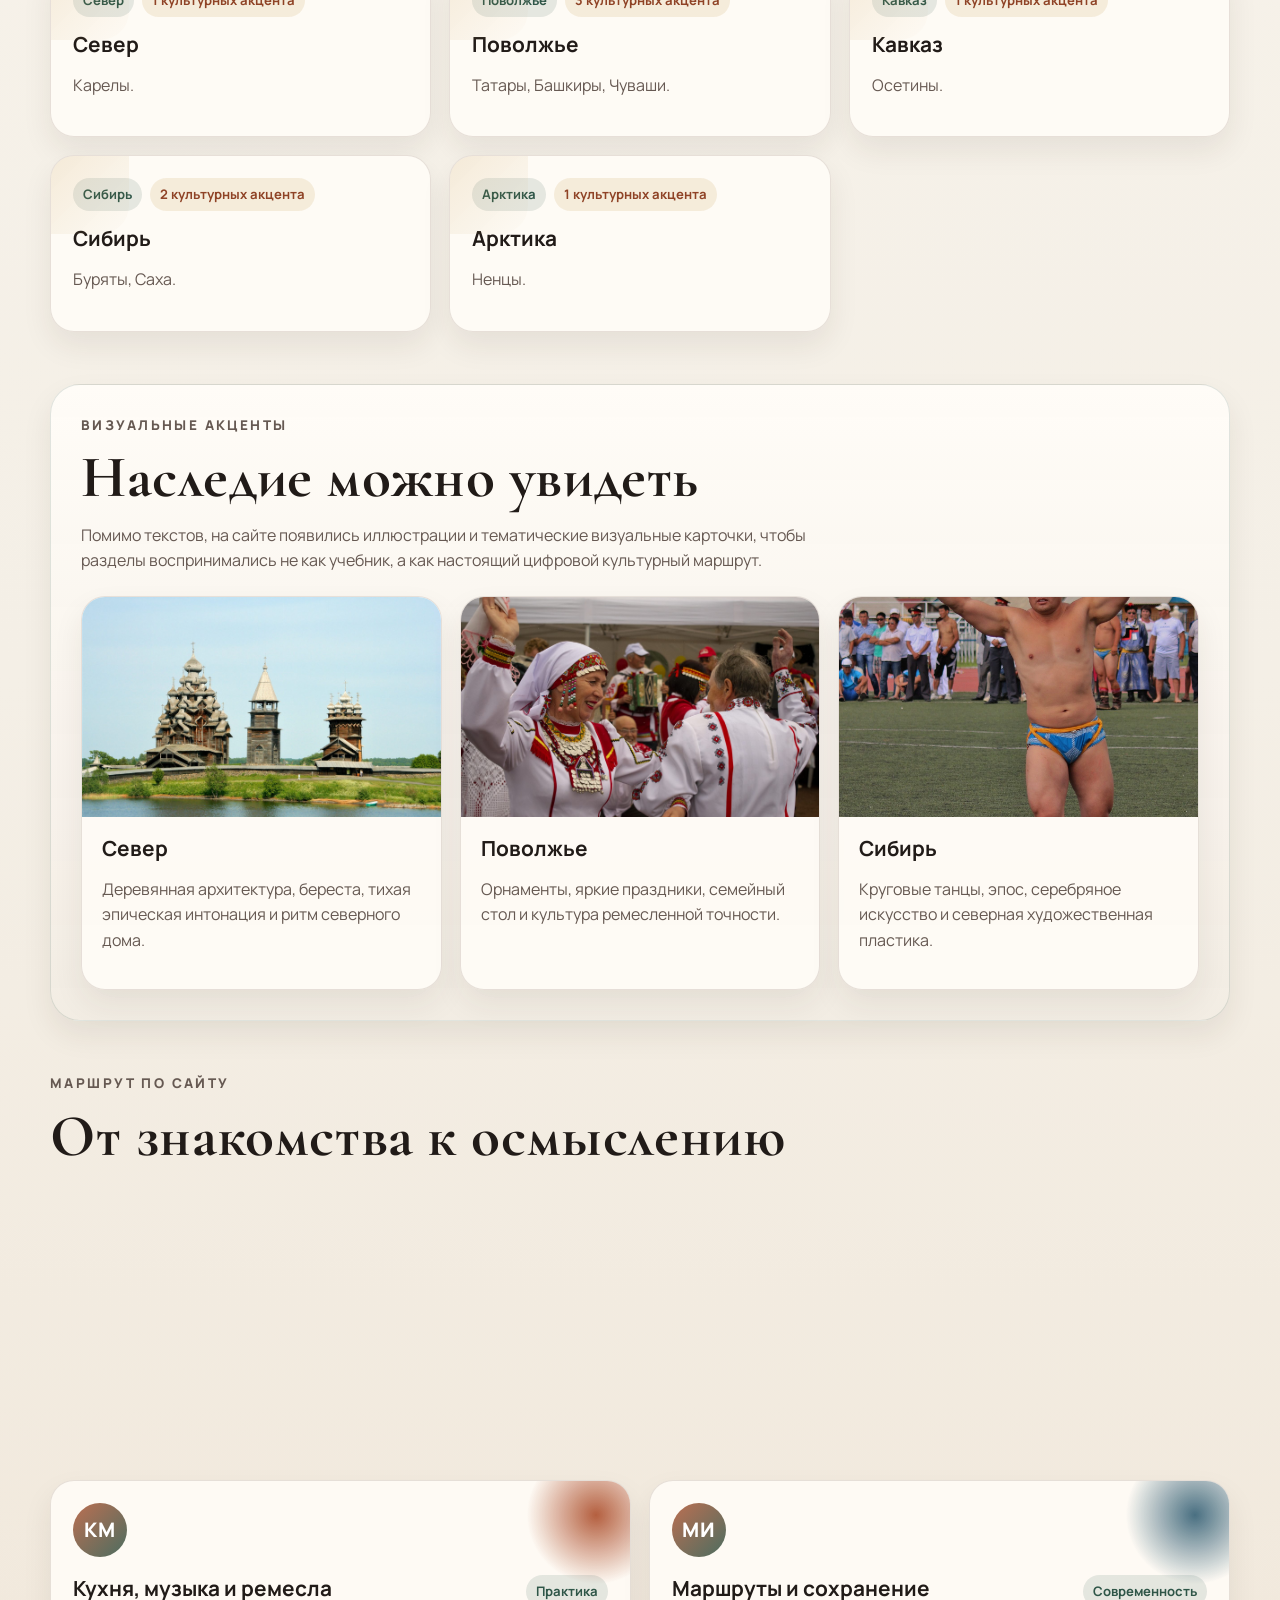
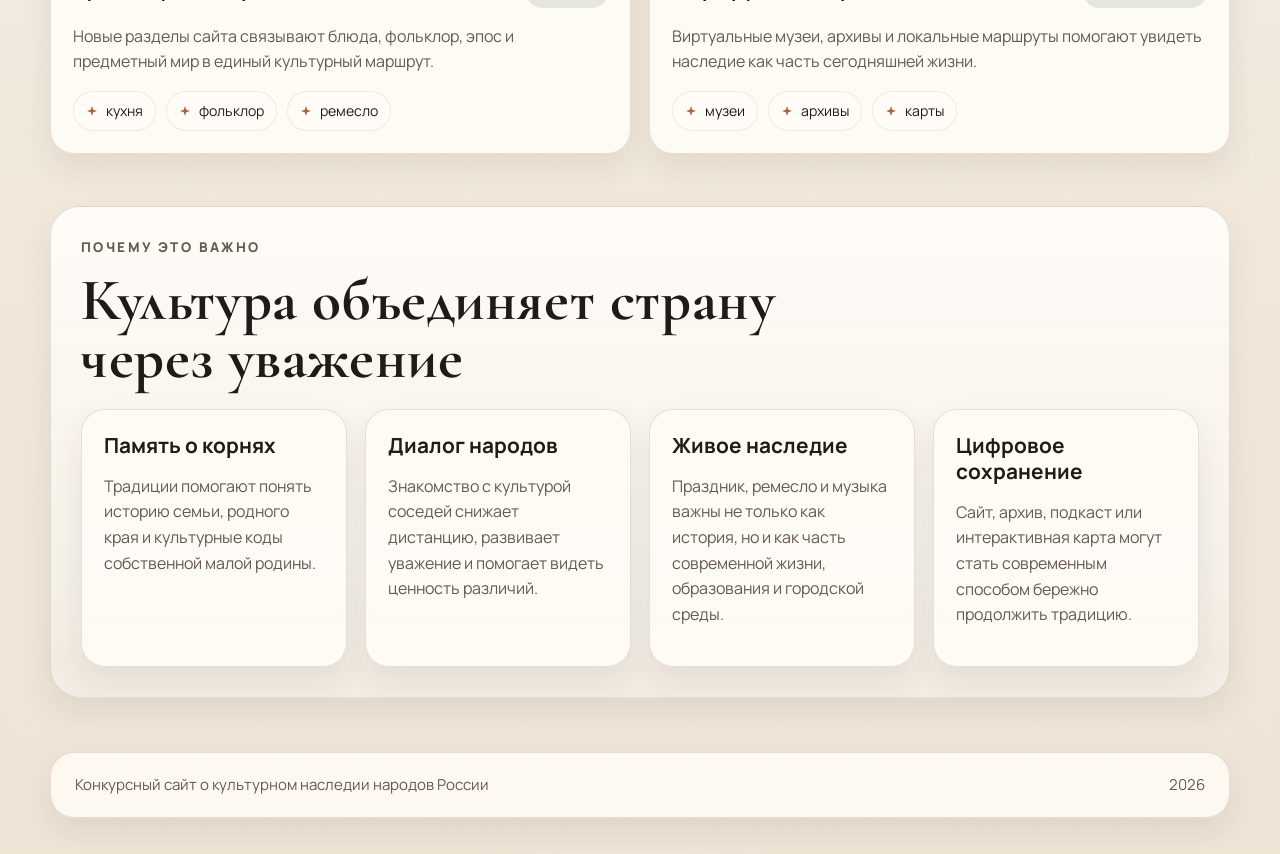
==== commit 79112c70: "Bust asset cache for published site" ====
--- a/index.html
+++ b/index.html
@@ -8,8 +8,8 @@
   <link rel="preconnect" href="https://fonts.googleapis.com">
   <link rel="preconnect" href="https://fonts.gstatic.com" crossorigin>
   <link href="https://fonts.googleapis.com/css2?family=Cormorant+Garamond:wght@500;600;700&family=Manrope:wght@400;500;600;700;800&display=swap" rel="stylesheet">
-  <link rel="stylesheet" href="styles.css">
-  <link rel="icon" href="favicon.svg" type="image/svg+xml">
+  <link rel="stylesheet" href="styles.css?v=20260309fix">
+  <link rel="icon" href="favicon.svg?v=20260309fix" type="image/svg+xml">
 </head>
 <body data-page="home">
   <header id="site-header" class="site-header"></header>
@@ -132,7 +132,7 @@
     <div class="noscript-banner">Для интерактивных блоков нужен JavaScript. Основной контент и ссылки остаются доступны.</div>
   </noscript>
 
-  <script defer src="content.js"></script>
-  <script defer src="app.js"></script>
+  <script defer src="content.js?v=20260309fix"></script>
+  <script defer src="app.js?v=20260309fix"></script>
 </body>
 </html>
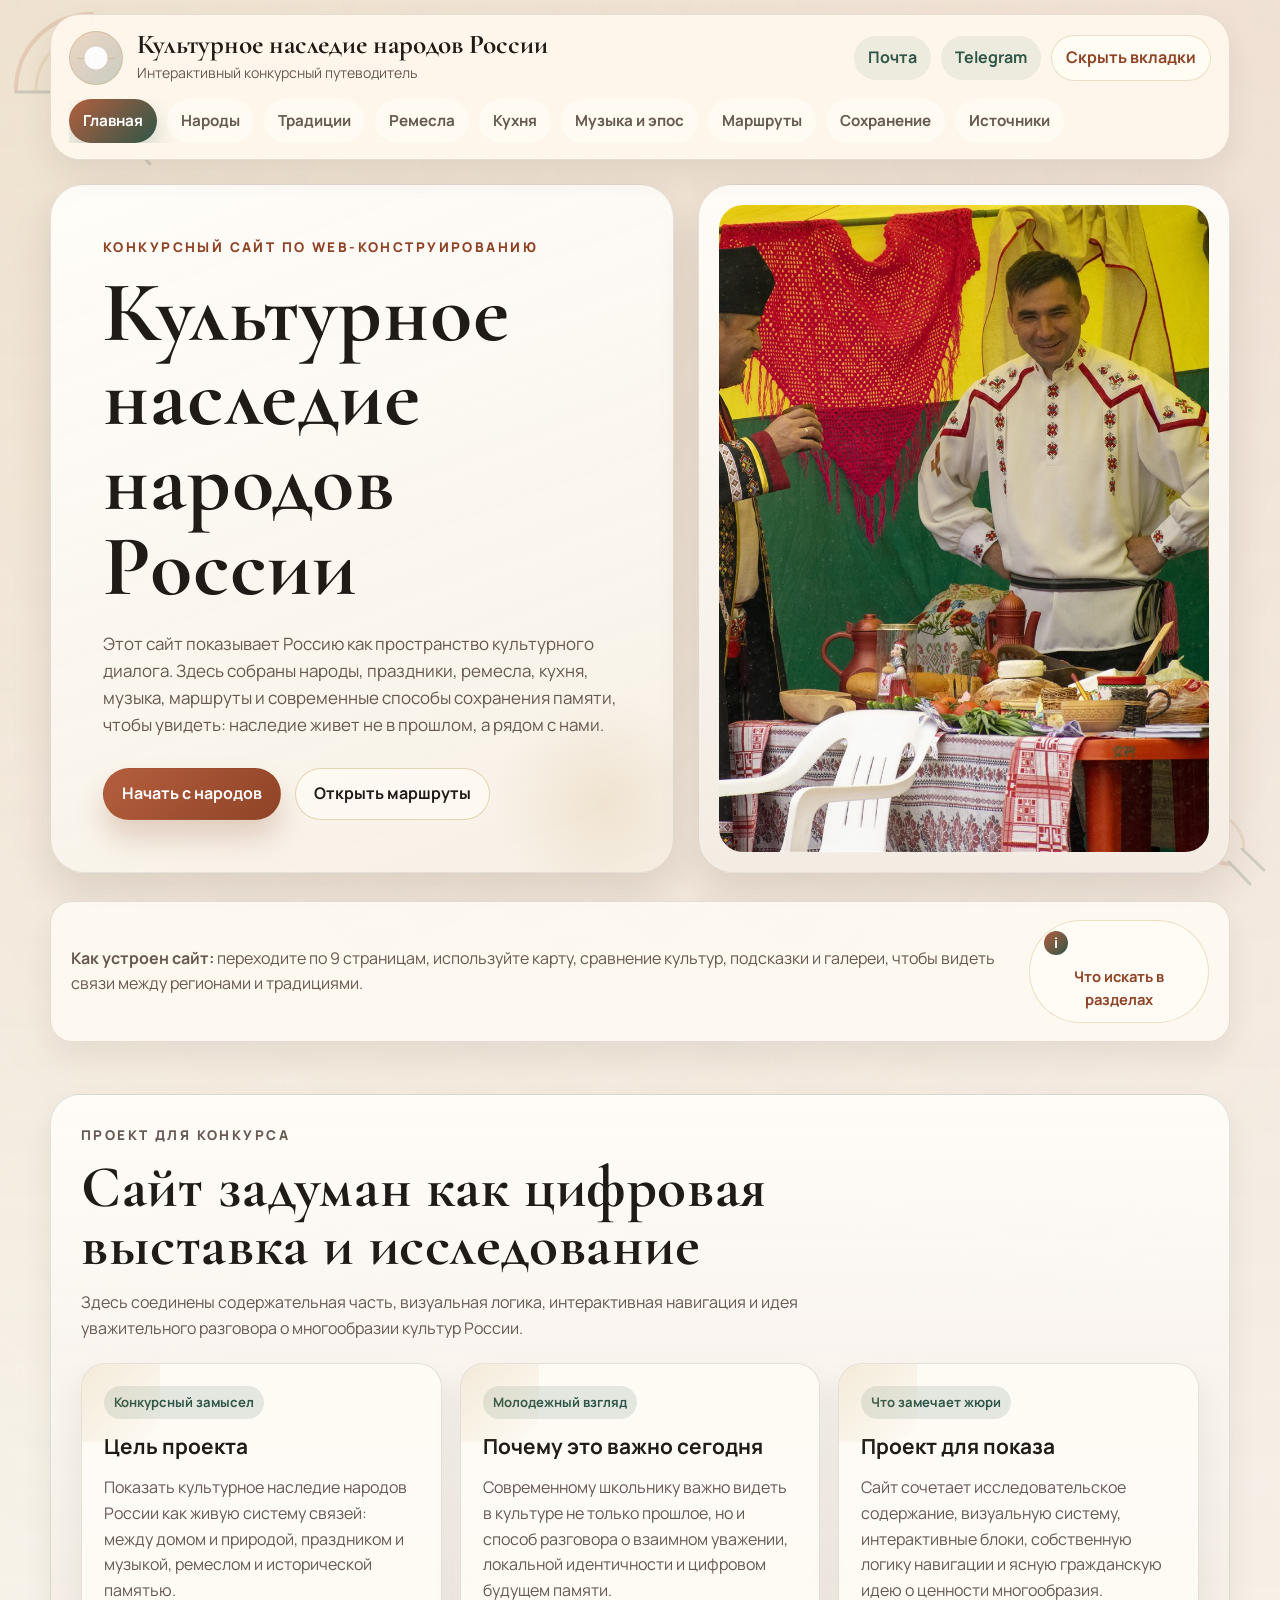
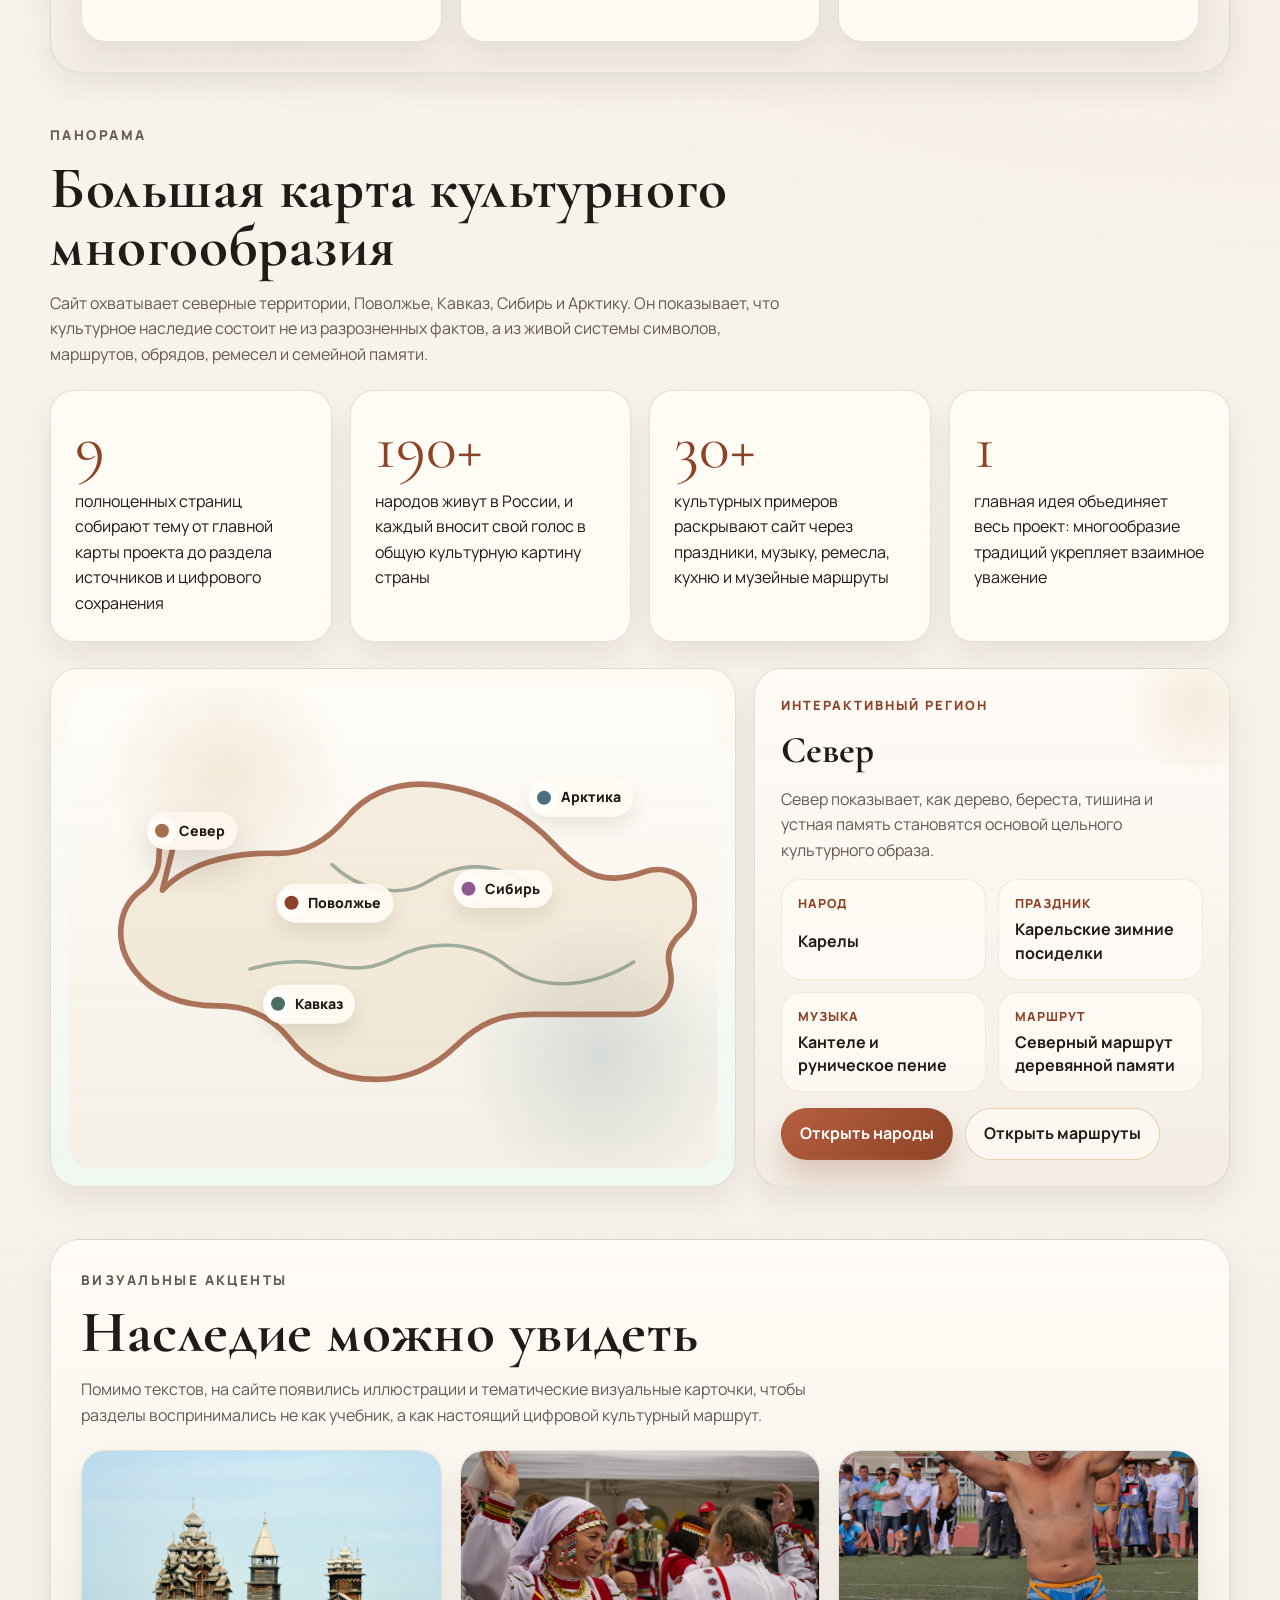
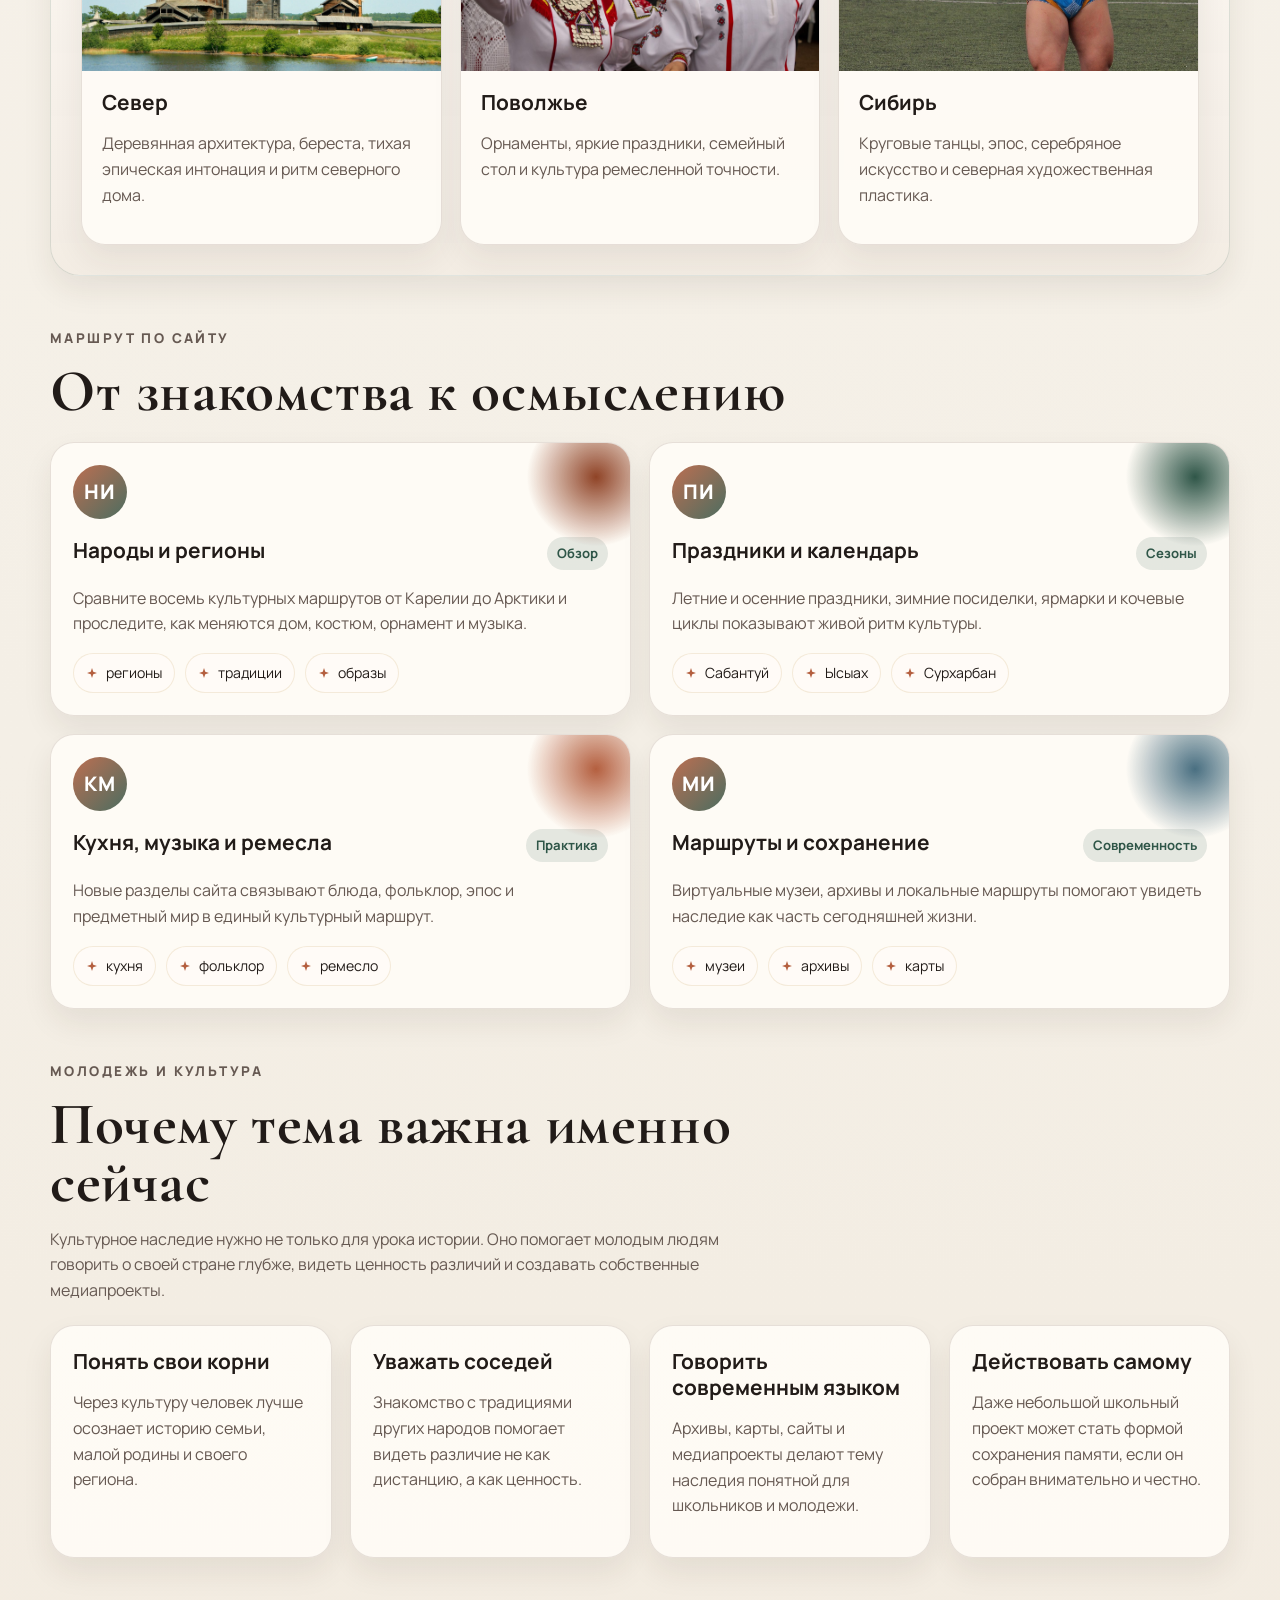
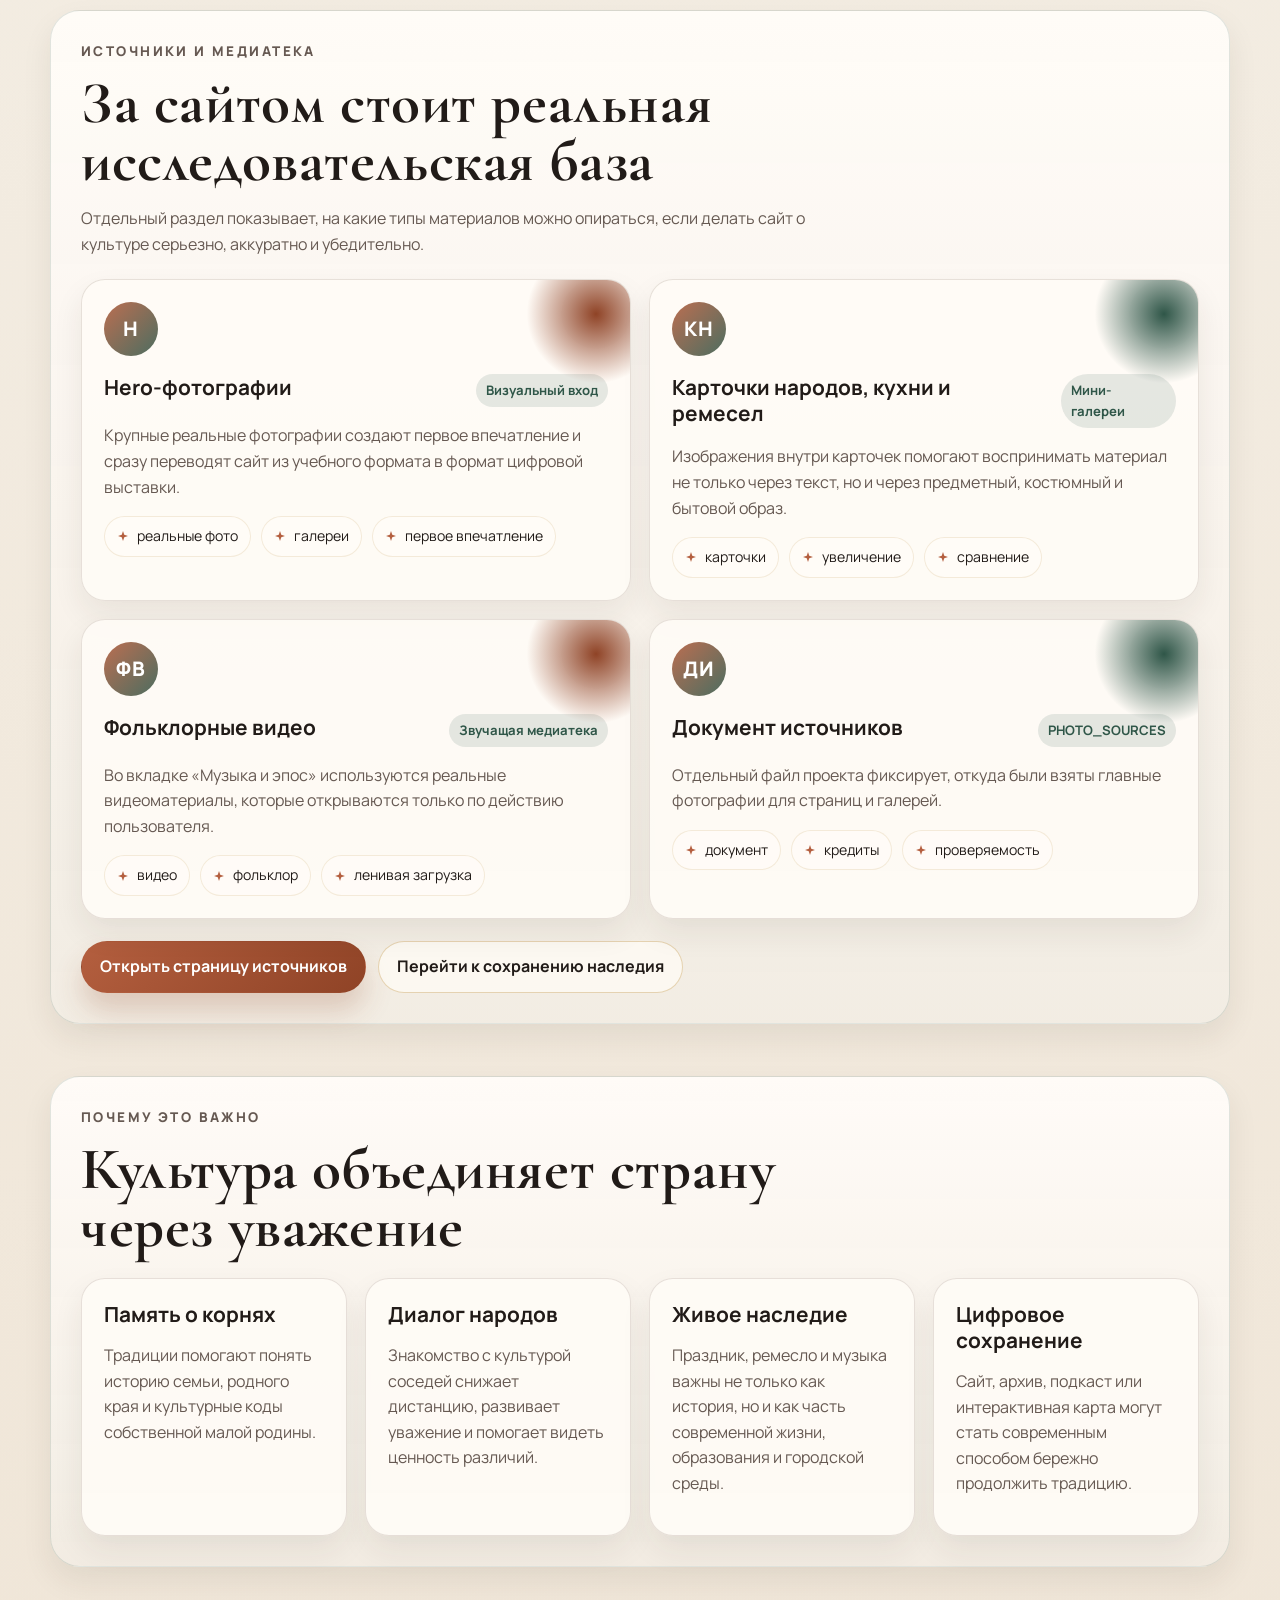
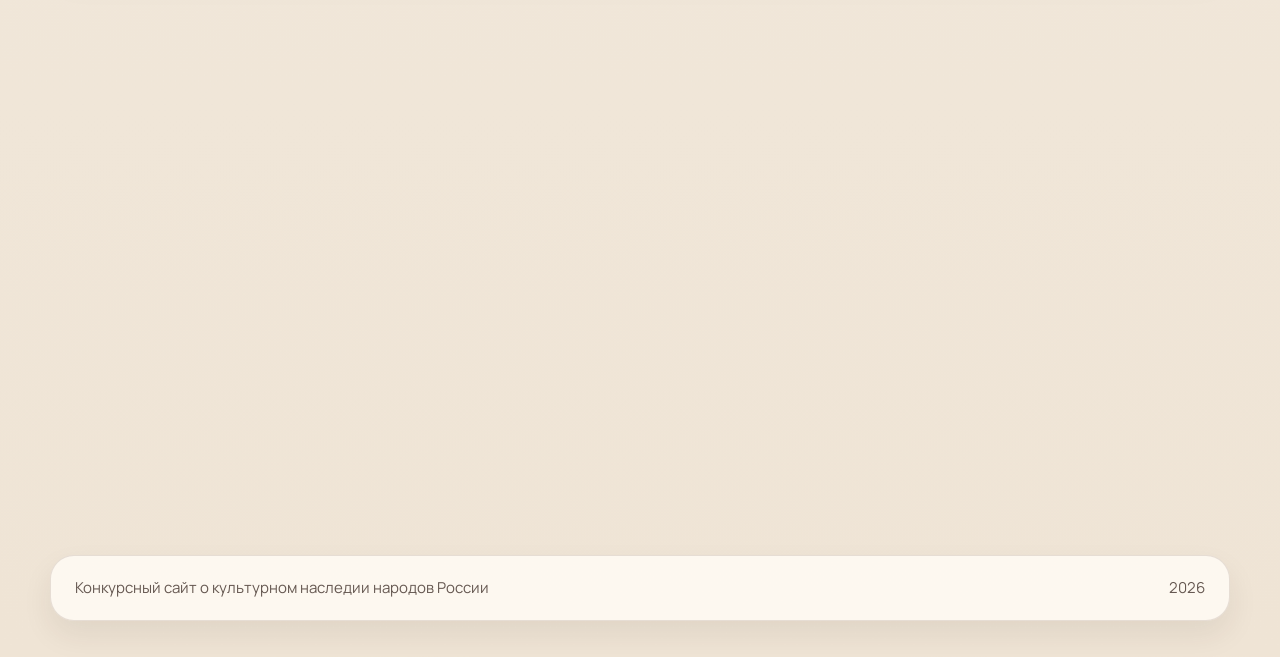
==== commit 1ac2e84b: "Add interactive map, compare mode, and sources page" ====
--- a/index.html
+++ b/index.html
@@ -8,8 +8,8 @@
   <link rel="preconnect" href="https://fonts.googleapis.com">
   <link rel="preconnect" href="https://fonts.gstatic.com" crossorigin>
   <link href="https://fonts.googleapis.com/css2?family=Cormorant+Garamond:wght@500;600;700&family=Manrope:wght@400;500;600;700;800&display=swap" rel="stylesheet">
-  <link rel="stylesheet" href="styles.css?v=20260309fix">
-  <link rel="icon" href="favicon.svg?v=20260309fix" type="image/svg+xml">
+  <link rel="stylesheet" href="styles.css?v=20260309contest1">
+  <link rel="icon" href="favicon.svg?v=20260309contest1" type="image/svg+xml">
 </head>
 <body data-page="home">
   <header id="site-header" class="site-header"></header>
@@ -35,14 +35,26 @@
 
     <section class="page-note" data-reveal>
       <div class="page-note__text">
-        <strong>Как устроен сайт:</strong> переходите по 8 страницам, используйте фильтры,
-        подсказки и галереи, чтобы сравнивать традиции разных регионов.
+        <strong>Как устроен сайт:</strong> переходите по 9 страницам, используйте карту,
+        сравнение культур, подсказки и галереи, чтобы видеть связи между регионами и традициями.
       </div>
       <button class="hint" type="button" aria-expanded="false">
         <span class="hint__icon">i</span>
         <span class="hint__text">Что искать в разделах</span>
         <span class="hint__bubble">Обращайте внимание не только на факты, но и на связи: как орнамент связан с домом, музыка с праздником, а кухня с природой и образом жизни.</span>
       </button>
+    </section>
+
+    <section class="section section--contrast" data-reveal>
+      <div class="section-heading">
+        <p class="section-heading__eyebrow">Проект для конкурса</p>
+        <h2>Сайт задуман как цифровая выставка и исследование</h2>
+        <p>
+          Здесь соединены содержательная часть, визуальная логика, интерактивная навигация и
+          идея уважительного разговора о многообразии культур России.
+        </p>
+      </div>
+      <div id="home-project-pillars" class="feature-grid"></div>
     </section>
 
     <section class="section" data-reveal>
@@ -56,7 +68,10 @@
         </p>
       </div>
       <div id="home-stats" class="stats-grid"></div>
-      <div id="home-regions" class="feature-grid"></div>
+      <div class="cultural-map-layout">
+        <div id="home-cultural-map" class="cultural-map"></div>
+        <aside id="home-map-panel" class="map-panel"></aside>
+      </div>
     </section>
 
     <section class="section section--contrast" data-reveal>
@@ -101,6 +116,34 @@
       <div id="home-spotlights" class="card-grid"></div>
     </section>
 
+    <section class="section" data-reveal>
+      <div class="section-heading">
+        <p class="section-heading__eyebrow">Молодежь и культура</p>
+        <h2>Почему тема важна именно сейчас</h2>
+        <p>
+          Культурное наследие нужно не только для урока истории. Оно помогает молодым людям
+          говорить о своей стране глубже, видеть ценность различий и создавать собственные медиапроекты.
+        </p>
+      </div>
+      <div id="home-youth-grid" class="story-grid"></div>
+    </section>
+
+    <section class="section section--contrast" data-reveal>
+      <div class="section-heading">
+        <p class="section-heading__eyebrow">Источники и медиатека</p>
+        <h2>За сайтом стоит реальная исследовательская база</h2>
+        <p>
+          Отдельный раздел показывает, на какие типы материалов можно опираться, если делать
+          сайт о культуре серьезно, аккуратно и убедительно.
+        </p>
+      </div>
+      <div id="home-sources-preview" class="card-grid"></div>
+      <div class="section-actions">
+        <a class="button button--primary" href="sources.html">Открыть страницу источников</a>
+        <a class="button button--secondary" href="preservation.html">Перейти к сохранению наследия</a>
+      </div>
+    </section>
+
     <section class="section section--contrast" data-reveal>
       <div class="section-heading">
         <p class="section-heading__eyebrow">Почему это важно</p>
@@ -132,7 +175,7 @@
     <div class="noscript-banner">Для интерактивных блоков нужен JavaScript. Основной контент и ссылки остаются доступны.</div>
   </noscript>
 
-  <script defer src="content.js?v=20260309fix"></script>
-  <script defer src="app.js?v=20260309fix"></script>
+  <script defer src="content.js?v=20260309contest1"></script>
+  <script defer src="app.js?v=20260309contest1"></script>
 </body>
 </html>
--- a/styles.css
+++ b/styles.css
@@ -1062,6 +1062,395 @@
   transform: translateY(0);
 }
 
+.cultural-map-layout {
+  display: grid;
+  grid-template-columns: minmax(0, 1.18fr) minmax(320px, 0.82fr);
+  gap: 18px;
+  margin-top: 26px;
+  align-items: stretch;
+}
+
+.cultural-map,
+.map-panel,
+.compare-card,
+.compare-summary {
+  position: relative;
+  overflow: hidden;
+  border: 1px solid var(--line);
+  border-radius: 28px;
+  background: rgba(255, 252, 247, 0.92);
+  box-shadow: var(--shadow-soft);
+}
+
+.cultural-map {
+  padding: 18px;
+  min-height: 420px;
+  background:
+    linear-gradient(180deg, rgba(255, 251, 245, 0.98), rgba(239, 247, 242, 0.94)),
+    rgba(255, 252, 247, 0.92);
+}
+
+.cultural-map__board {
+  position: relative;
+  min-height: 380px;
+  height: 100%;
+  border-radius: 22px;
+  overflow: hidden;
+  background:
+    radial-gradient(circle at 24% 18%, rgba(194, 156, 84, 0.18), transparent 20%),
+    radial-gradient(circle at 82% 76%, rgba(73, 111, 129, 0.18), transparent 22%),
+    linear-gradient(180deg, rgba(255, 253, 249, 0.94), rgba(244, 238, 228, 0.9));
+}
+
+.cultural-map__shape {
+  position: absolute;
+  inset: 20px;
+  width: calc(100% - 40px);
+  height: calc(100% - 40px);
+}
+
+.cultural-map__shape path:first-child {
+  fill: rgba(194, 156, 84, 0.14);
+  stroke: rgba(143, 67, 38, 0.72);
+  stroke-width: 8;
+  stroke-linejoin: round;
+}
+
+.cultural-map__shape path + path {
+  fill: none;
+  stroke: rgba(47, 86, 72, 0.42);
+  stroke-width: 5;
+  stroke-linecap: round;
+}
+
+.map-spot {
+  position: absolute;
+  display: inline-flex;
+  align-items: center;
+  gap: 10px;
+  padding: 8px 12px 8px 8px;
+  border: 0;
+  border-radius: 999px;
+  background: rgba(255, 251, 244, 0.94);
+  box-shadow: 0 10px 20px rgba(56, 37, 24, 0.1);
+  transform: translate(-50%, -50%);
+  transition: transform 0.22s ease, box-shadow 0.22s ease, background-color 0.22s ease;
+}
+
+.map-spot:hover,
+.map-spot:focus-visible {
+  transform: translate(-50%, calc(-50% - 2px));
+  box-shadow: 0 14px 28px rgba(56, 37, 24, 0.14);
+}
+
+.map-spot.is-active {
+  background: rgba(255, 247, 239, 0.98);
+  box-shadow: 0 18px 34px rgba(56, 37, 24, 0.16);
+}
+
+.map-spot__dot {
+  width: 14px;
+  height: 14px;
+  flex-shrink: 0;
+  border-radius: 50%;
+  background: var(--spot-accent, var(--accent));
+  box-shadow: 0 0 0 7px rgba(255, 255, 255, 0.7);
+}
+
+.map-spot__label {
+  color: var(--text);
+  font-size: 0.88rem;
+  font-weight: 800;
+  white-space: nowrap;
+}
+
+.map-panel {
+  display: grid;
+  align-content: start;
+  gap: 16px;
+  padding: 26px;
+  background:
+    linear-gradient(180deg, rgba(255, 252, 248, 0.98), rgba(242, 236, 227, 0.95)),
+    rgba(255, 252, 247, 0.92);
+}
+
+.map-panel::before,
+.compare-card::before,
+.compare-summary::before {
+  content: "";
+  position: absolute;
+  right: -42px;
+  top: -42px;
+  width: 148px;
+  height: 148px;
+  border-radius: 50%;
+  background: radial-gradient(circle, rgba(194, 156, 84, 0.16), transparent 72%);
+  pointer-events: none;
+}
+
+.map-panel > *,
+.compare-card > *,
+.compare-summary > * {
+  position: relative;
+  z-index: 1;
+}
+
+.map-panel h3,
+.compare-summary h3 {
+  margin: 0;
+  font-size: clamp(1.7rem, 3.3vw, 2.35rem);
+  line-height: 1.05;
+  font-family: "Cormorant Garamond", Georgia, serif;
+}
+
+.map-panel__eyebrow {
+  margin: 0;
+  color: var(--accent-deep);
+  font-size: 0.8rem;
+  font-weight: 800;
+  letter-spacing: 0.16em;
+  text-transform: uppercase;
+}
+
+.map-panel__lead,
+.compare-summary__text,
+.takeaway-block__text,
+.card__microcopy {
+  margin: 0;
+  color: var(--muted);
+}
+
+.map-panel__list,
+.compare-facts {
+  display: grid;
+  gap: 12px;
+}
+
+.map-panel__list {
+  grid-template-columns: repeat(2, minmax(0, 1fr));
+}
+
+.map-panel__item,
+.compare-facts__item {
+  display: grid;
+  gap: 4px;
+  padding: 14px 16px;
+  border: 1px solid rgba(194, 156, 84, 0.18);
+  border-radius: 20px;
+  background: rgba(255, 252, 246, 0.76);
+}
+
+.map-panel__item span,
+.compare-facts__item span {
+  color: var(--accent-deep);
+  font-size: 0.78rem;
+  font-weight: 800;
+  letter-spacing: 0.08em;
+  text-transform: uppercase;
+}
+
+.map-panel__item strong,
+.compare-facts__item strong {
+  font-size: 1rem;
+  line-height: 1.45;
+}
+
+.map-panel__actions,
+.section-actions {
+  display: flex;
+  flex-wrap: wrap;
+  gap: 12px;
+}
+
+.section-actions {
+  margin-top: 22px;
+}
+
+.compare-controls {
+  display: grid;
+  grid-template-columns: repeat(2, minmax(0, 1fr));
+  gap: 16px;
+  margin-bottom: 20px;
+}
+
+.compare-field {
+  display: grid;
+  gap: 8px;
+}
+
+.compare-field span {
+  color: var(--accent-deep);
+  font-size: 0.82rem;
+  font-weight: 800;
+  letter-spacing: 0.12em;
+  text-transform: uppercase;
+}
+
+.compare-field select {
+  width: 100%;
+  padding: 14px 16px;
+  border: 1px solid rgba(194, 156, 84, 0.28);
+  border-radius: 18px;
+  background: rgba(255, 252, 247, 0.88);
+  color: var(--text);
+  appearance: none;
+}
+
+.compare-board {
+  display: grid;
+  grid-template-columns: minmax(0, 1fr) minmax(280px, 0.88fr) minmax(0, 1fr);
+  gap: 18px;
+  align-items: start;
+}
+
+.compare-card,
+.compare-summary {
+  padding: 24px;
+}
+
+.compare-card__head {
+  display: grid;
+  gap: 10px;
+  margin-bottom: 16px;
+}
+
+.compare-card__head p,
+.compare-card__summary,
+.compare-summary__small {
+  margin: 0;
+  color: var(--muted);
+}
+
+.compare-card__head h3 {
+  margin: 0;
+  font-size: clamp(1.8rem, 3.2vw, 2.45rem);
+  line-height: 1.02;
+  font-family: "Cormorant Garamond", Georgia, serif;
+}
+
+.compare-card__summary {
+  margin-bottom: 16px;
+}
+
+.compare-facts--stack,
+.compare-facts--summary {
+  grid-template-columns: 1fr;
+}
+
+.compare-summary {
+  display: grid;
+  gap: 16px;
+  align-self: stretch;
+  background:
+    linear-gradient(160deg, rgba(248, 243, 234, 0.96), rgba(236, 245, 240, 0.96)),
+    rgba(255, 252, 247, 0.92);
+}
+
+.compare-summary__small {
+  font-size: 0.92rem;
+}
+
+.insight-note {
+  margin-top: 18px;
+  padding: 16px 18px;
+  border: 1px solid rgba(194, 156, 84, 0.22);
+  border-radius: 22px;
+  background: linear-gradient(135deg, rgba(255, 251, 244, 0.96), rgba(238, 247, 242, 0.94));
+}
+
+.insight-note--warm {
+  background: linear-gradient(135deg, rgba(255, 248, 238, 0.96), rgba(255, 240, 222, 0.94));
+}
+
+.insight-note--cool {
+  background: linear-gradient(135deg, rgba(245, 249, 251, 0.96), rgba(234, 244, 247, 0.94));
+}
+
+.insight-note__label {
+  margin: 0 0 6px;
+  color: var(--accent-deep);
+  font-size: 0.78rem;
+  font-weight: 800;
+  letter-spacing: 0.12em;
+  text-transform: uppercase;
+}
+
+.insight-note__text {
+  margin: 0;
+}
+
+.card__microcopy {
+  margin-top: 16px;
+  font-size: 0.94rem;
+  line-height: 1.65;
+}
+
+.feature-card--link {
+  display: flex;
+  flex-direction: column;
+  align-items: flex-start;
+}
+
+.feature-card--link .inline-link,
+.source-credit .inline-link {
+  margin-top: auto;
+}
+
+.inline-link {
+  display: inline-flex;
+  align-items: center;
+  gap: 8px;
+  margin-top: 16px;
+  color: var(--forest);
+  font-weight: 800;
+}
+
+.inline-link::after {
+  content: "→";
+  transition: transform 0.2s ease;
+}
+
+.inline-link:hover::after,
+.inline-link:focus-visible::after {
+  transform: translateX(3px);
+}
+
+.source-credit {
+  min-height: 100%;
+}
+
+.section--takeaway {
+  padding: 18px;
+}
+
+.takeaway-block {
+  display: grid;
+  justify-items: center;
+  gap: 14px;
+  text-align: center;
+}
+
+.takeaway-block .quote-block__text {
+  max-width: 18ch;
+}
+
+.takeaway-block__text {
+  max-width: 62ch;
+}
+
+.chip-list--center {
+  justify-content: center;
+}
+
+.tradition-card__overlay small {
+  display: block;
+  margin-top: 10px;
+  max-width: 28ch;
+  color: rgba(255, 245, 232, 0.9);
+  font-size: 0.92rem;
+  line-height: 1.45;
+}
+
 .media-lightbox {
   position: fixed;
   inset: 0;
@@ -1283,6 +1672,15 @@
   .tradition-grid {
     grid-template-columns: 1fr 1fr;
   }
+
+  .cultural-map-layout,
+  .compare-board {
+    grid-template-columns: 1fr;
+  }
+
+  .compare-summary {
+    order: -1;
+  }
 }
 
 @media (max-width: 980px) {
@@ -1302,6 +1700,11 @@
 
   .stats-grid {
     grid-template-columns: 1fr 1fr;
+  }
+
+  .map-panel__list,
+  .compare-controls {
+    grid-template-columns: 1fr;
   }
 }
 
@@ -1341,6 +1744,10 @@
     flex-direction: column;
     align-items: flex-start;
   }
+
+  .map-spot__label {
+    font-size: 0.8rem;
+  }
 }
 
 @media (max-width: 640px) {
@@ -1392,7 +1799,9 @@
   }
 
   .hero__actions,
-  .player-shell__actions {
+  .player-shell__actions,
+  .map-panel__actions,
+  .section-actions {
     flex-direction: column;
     align-items: stretch;
   }
@@ -1411,6 +1820,30 @@
 
   .stats-grid {
     grid-template-columns: 1fr;
+  }
+
+  .cultural-map {
+    min-height: 360px;
+    padding: 12px;
+  }
+
+  .cultural-map__board {
+    min-height: 332px;
+  }
+
+  .map-spot {
+    gap: 8px;
+    padding: 7px 10px 7px 7px;
+  }
+
+  .map-spot__label {
+    font-size: 0.76rem;
+  }
+
+  .map-panel,
+  .compare-card,
+  .compare-summary {
+    padding: 20px;
   }
 
   .flip-card {
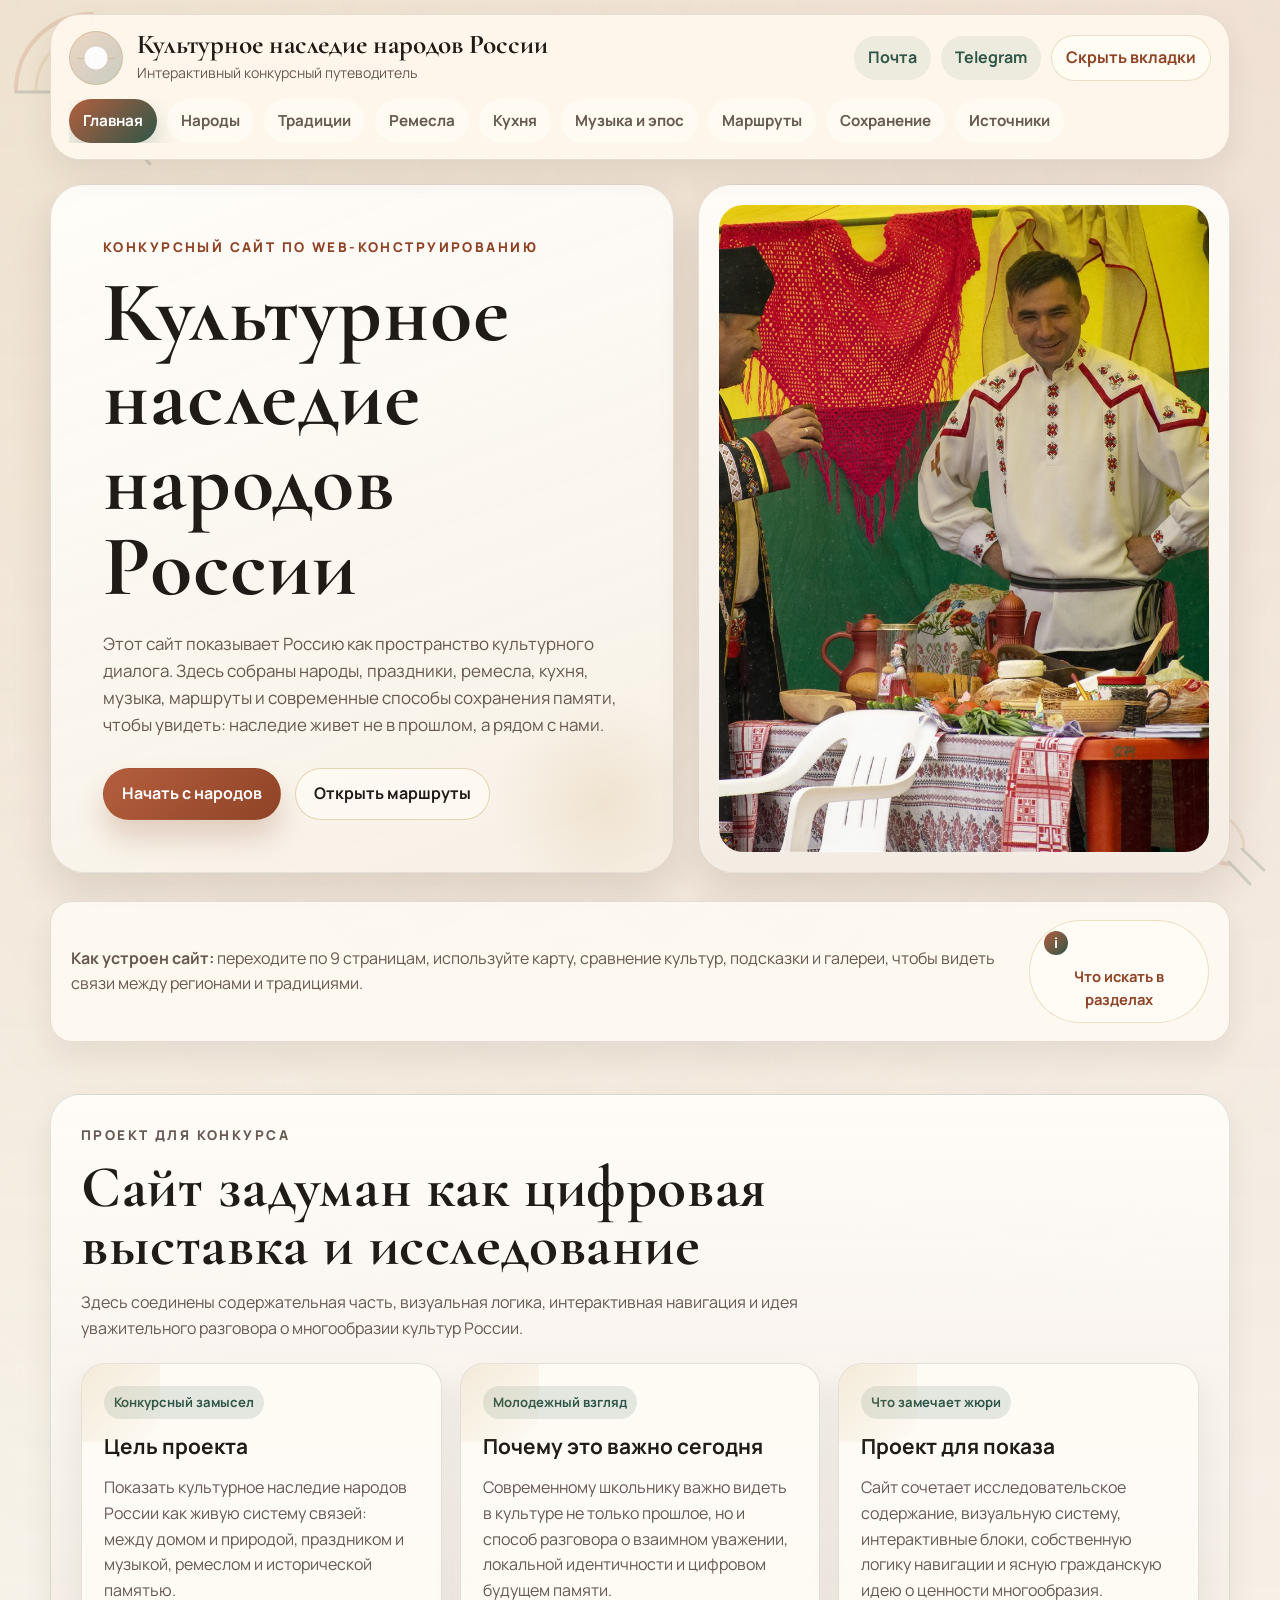
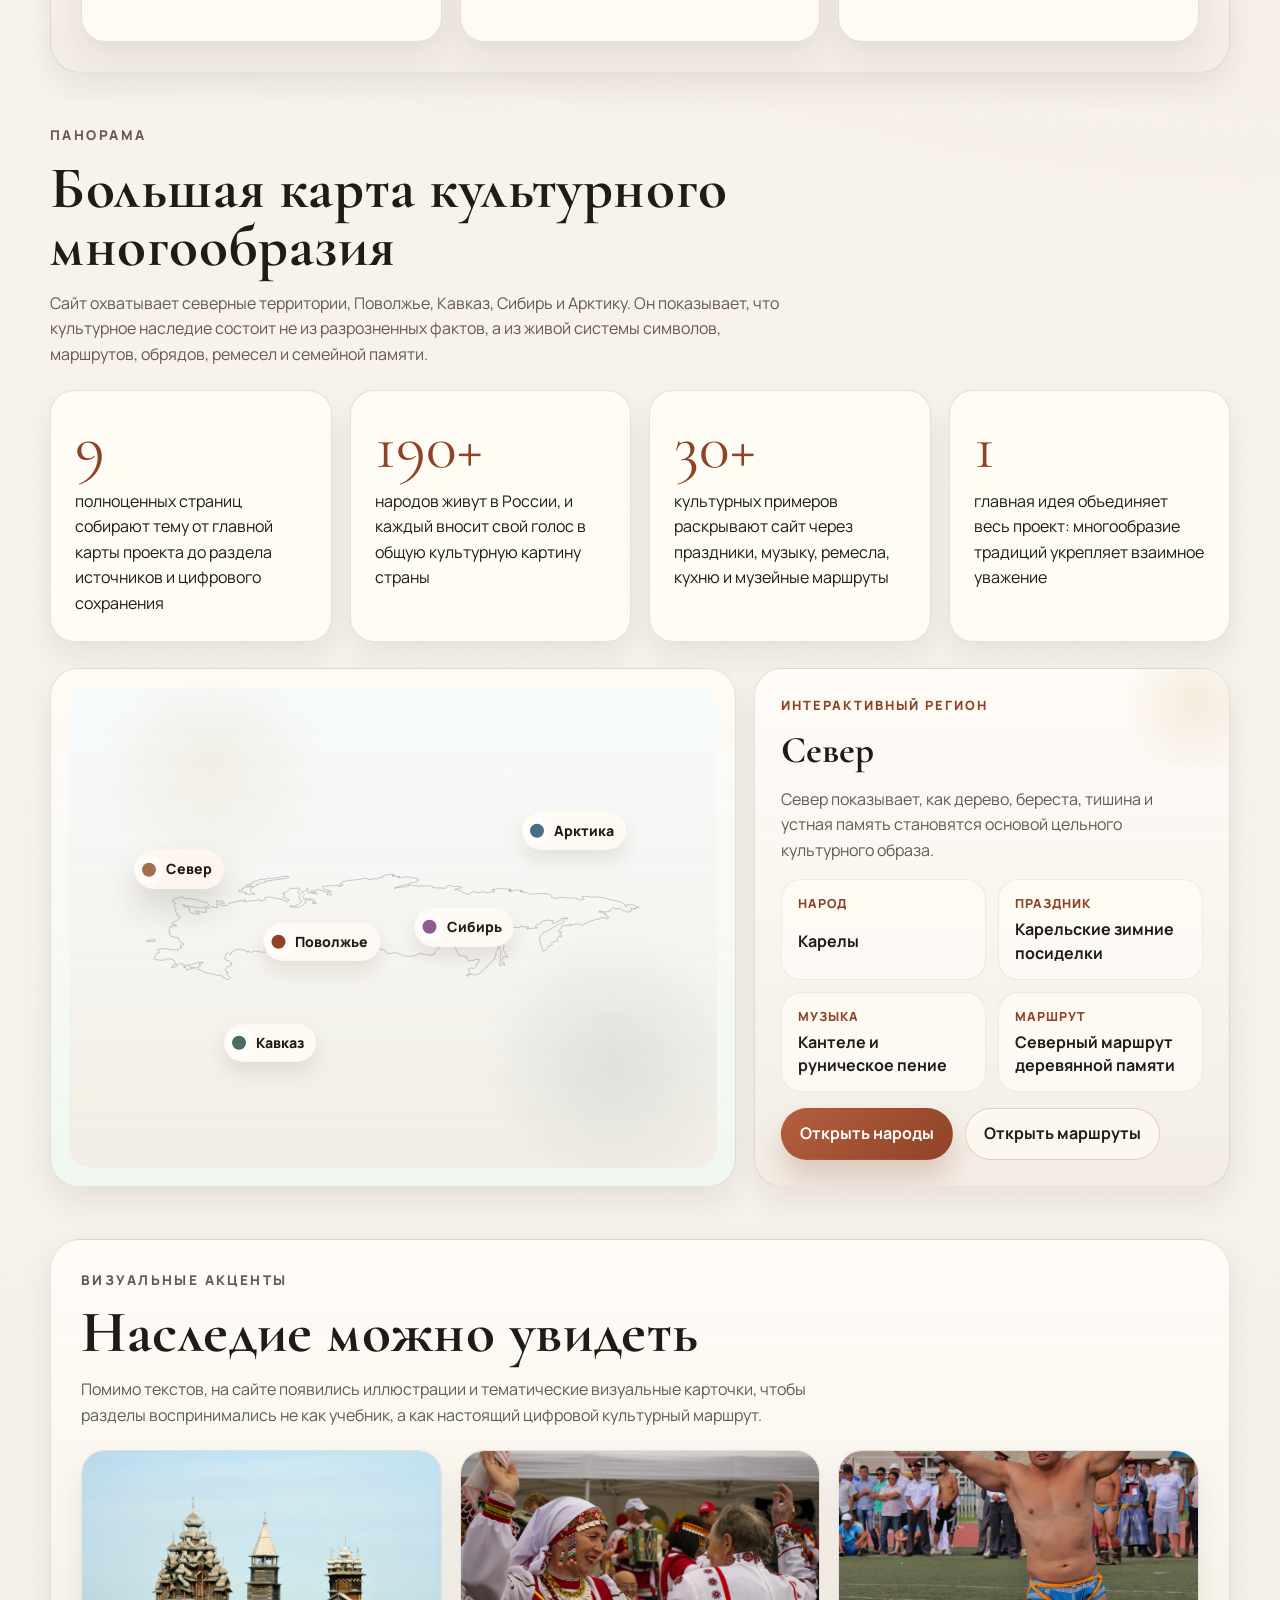
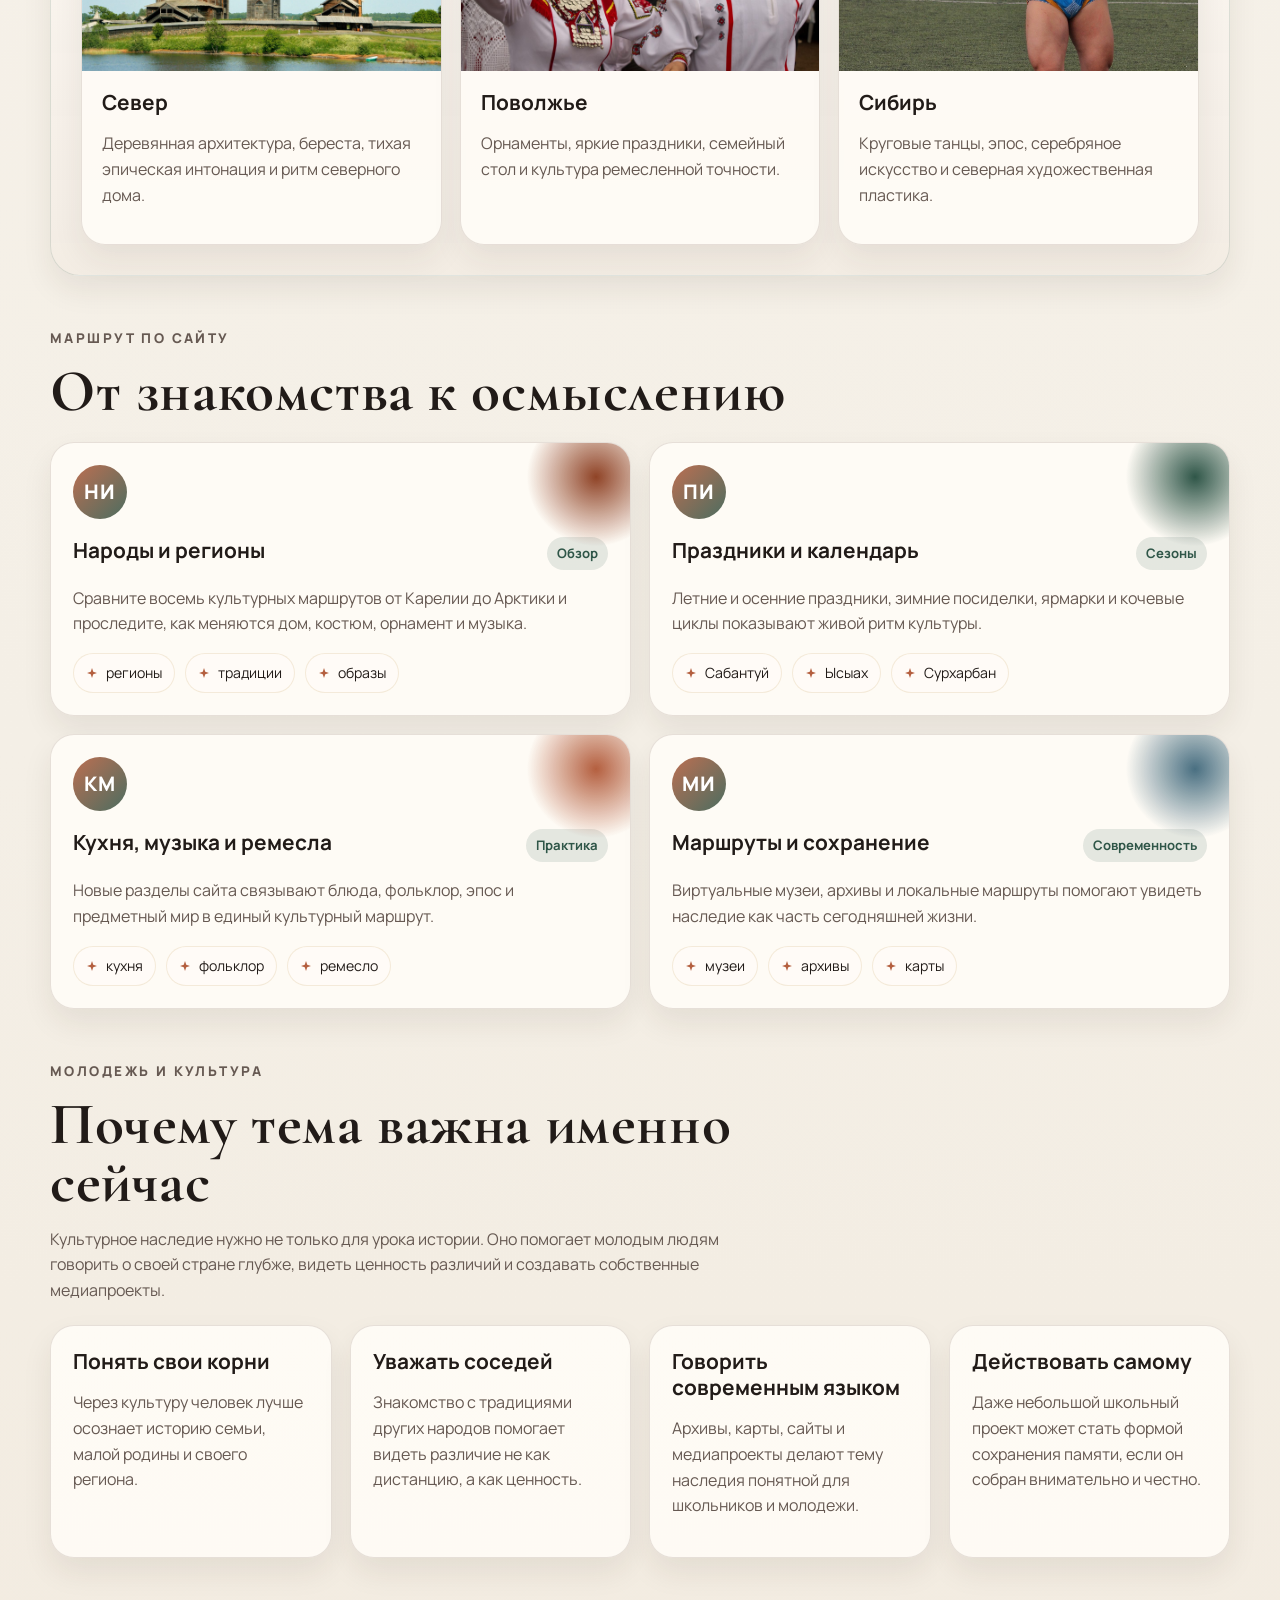
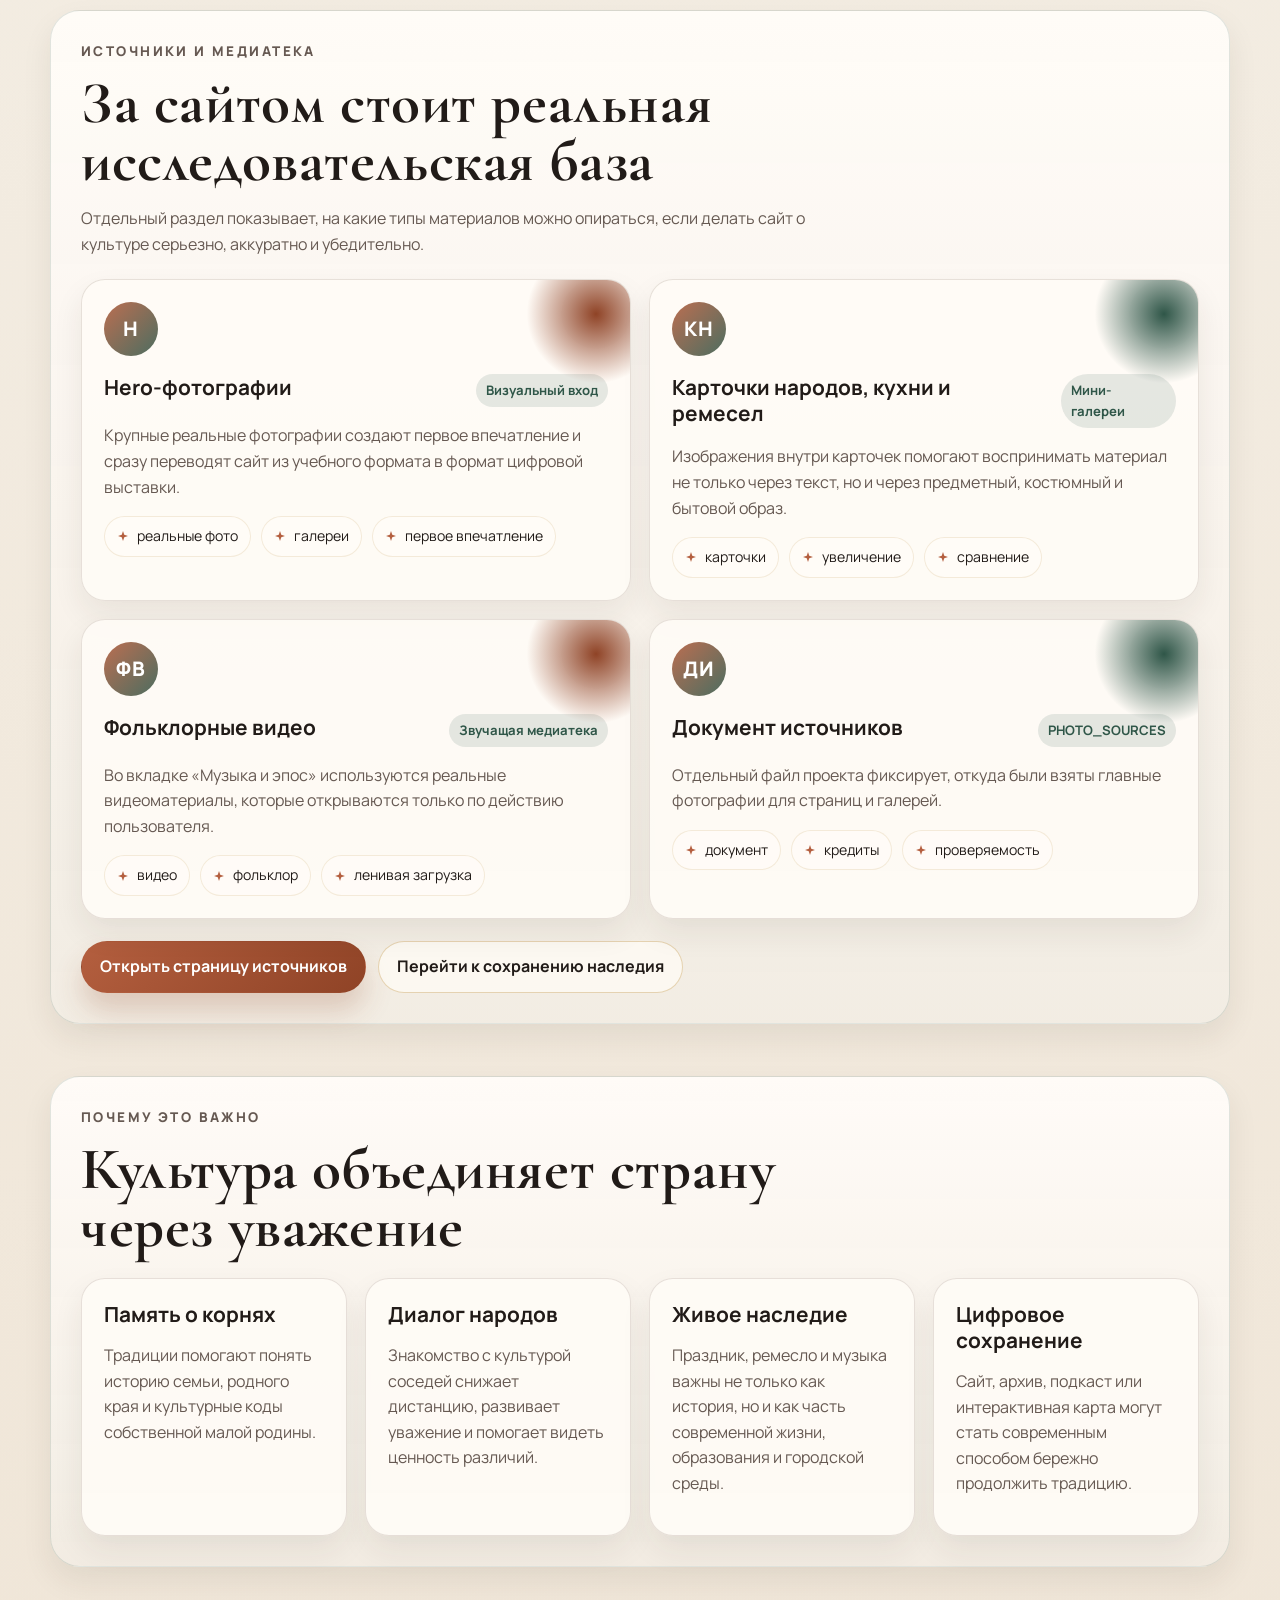
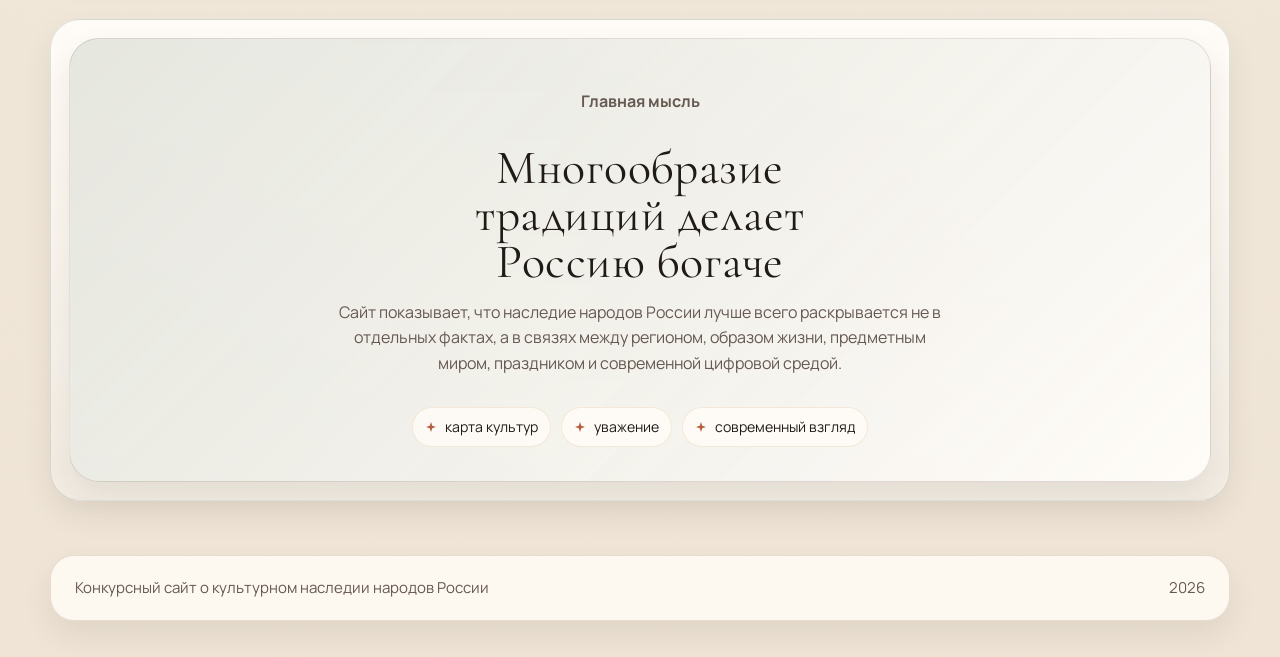
==== commit 0f75d0bb: "Replace abstract map with Russia SVG and simplify sources page" ====
--- a/index.html
+++ b/index.html
@@ -1,4 +1,4 @@
-<!DOCTYPE html>
+﻿<!DOCTYPE html>
 <html lang="ru">
 <head>
   <meta charset="UTF-8">
@@ -8,8 +8,8 @@
   <link rel="preconnect" href="https://fonts.googleapis.com">
   <link rel="preconnect" href="https://fonts.gstatic.com" crossorigin>
   <link href="https://fonts.googleapis.com/css2?family=Cormorant+Garamond:wght@500;600;700&family=Manrope:wght@400;500;600;700;800&display=swap" rel="stylesheet">
-  <link rel="stylesheet" href="styles.css?v=20260309contest1">
-  <link rel="icon" href="favicon.svg?v=20260309contest1" type="image/svg+xml">
+  <link rel="stylesheet" href="styles.css?v=20260309contest3">
+  <link rel="icon" href="favicon.svg?v=20260309contest3" type="image/svg+xml">
 </head>
 <body data-page="home">
   <header id="site-header" class="site-header"></header>
@@ -175,7 +175,9 @@
     <div class="noscript-banner">Для интерактивных блоков нужен JavaScript. Основной контент и ссылки остаются доступны.</div>
   </noscript>
 
-  <script defer src="content.js?v=20260309contest1"></script>
-  <script defer src="app.js?v=20260309contest1"></script>
+  <script defer src="content.js?v=20260309contest3"></script>
+  <script defer src="app.js?v=20260309contest3"></script>
 </body>
 </html>
+
+
--- a/styles.css
+++ b/styles.css
@@ -1097,30 +1097,19 @@
   border-radius: 22px;
   overflow: hidden;
   background:
-    radial-gradient(circle at 24% 18%, rgba(194, 156, 84, 0.18), transparent 20%),
-    radial-gradient(circle at 82% 76%, rgba(73, 111, 129, 0.18), transparent 22%),
-    linear-gradient(180deg, rgba(255, 253, 249, 0.94), rgba(244, 238, 228, 0.9));
-}
-
-.cultural-map__shape {
+    radial-gradient(circle at 22% 16%, rgba(194, 156, 84, 0.12), transparent 18%),
+    radial-gradient(circle at 84% 78%, rgba(73, 111, 129, 0.12), transparent 20%),
+    linear-gradient(180deg, rgba(247, 251, 252, 0.96), rgba(242, 236, 227, 0.9));
+}
+
+.cultural-map__image {
   position: absolute;
-  inset: 20px;
-  width: calc(100% - 40px);
-  height: calc(100% - 40px);
-}
-
-.cultural-map__shape path:first-child {
-  fill: rgba(194, 156, 84, 0.14);
-  stroke: rgba(143, 67, 38, 0.72);
-  stroke-width: 8;
-  stroke-linejoin: round;
-}
-
-.cultural-map__shape path + path {
-  fill: none;
-  stroke: rgba(47, 86, 72, 0.42);
-  stroke-width: 5;
-  stroke-linecap: round;
+  inset: 18px;
+  width: calc(100% - 36px);
+  height: calc(100% - 36px);
+  object-fit: contain;
+  object-position: center;
+  filter: drop-shadow(0 12px 24px rgba(56, 37, 24, 0.08));
 }
 
 .map-spot {
@@ -1135,6 +1124,7 @@
   box-shadow: 0 10px 20px rgba(56, 37, 24, 0.1);
   transform: translate(-50%, -50%);
   transition: transform 0.22s ease, box-shadow 0.22s ease, background-color 0.22s ease;
+  z-index: 1;
 }
 
 .map-spot:hover,
@@ -1831,6 +1821,12 @@
     min-height: 332px;
   }
 
+  .cultural-map__image {
+    inset: 12px;
+    width: calc(100% - 24px);
+    height: calc(100% - 24px);
+  }
+
   .map-spot {
     gap: 8px;
     padding: 7px 10px 7px 7px;
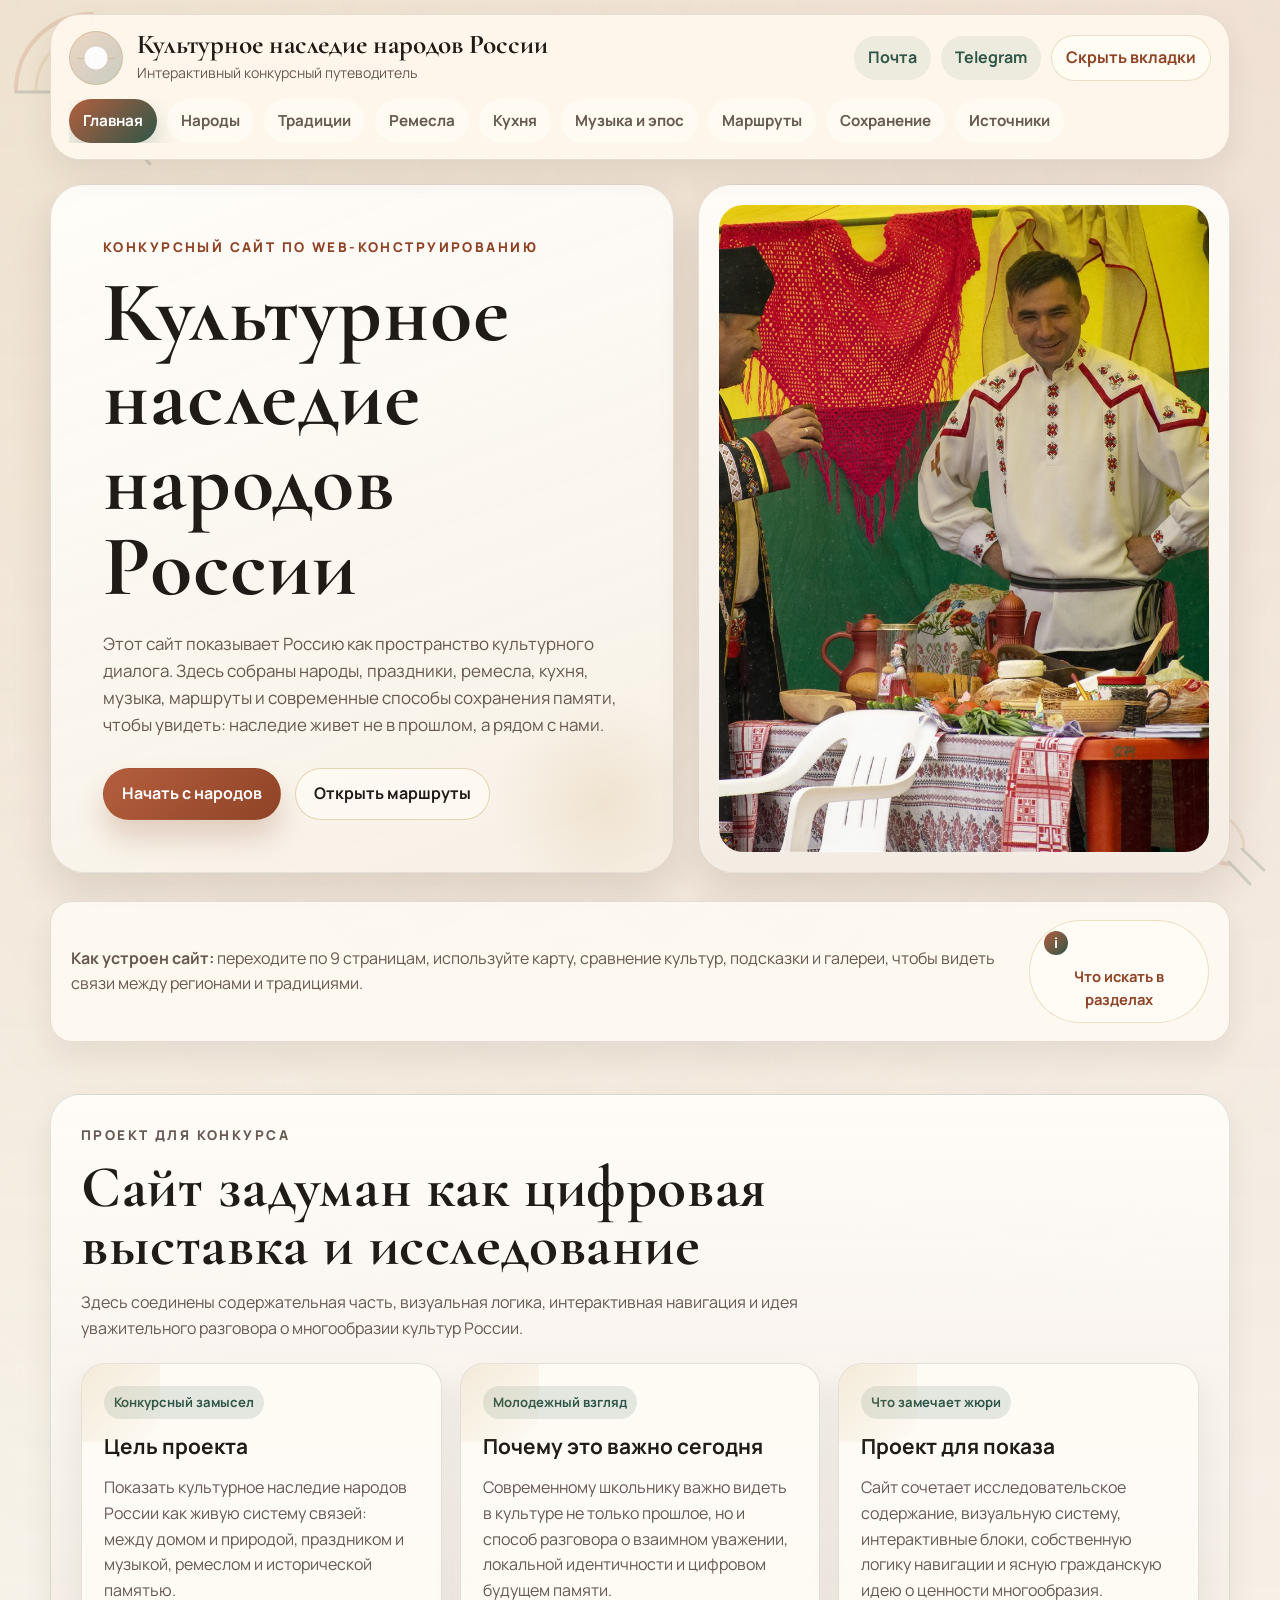
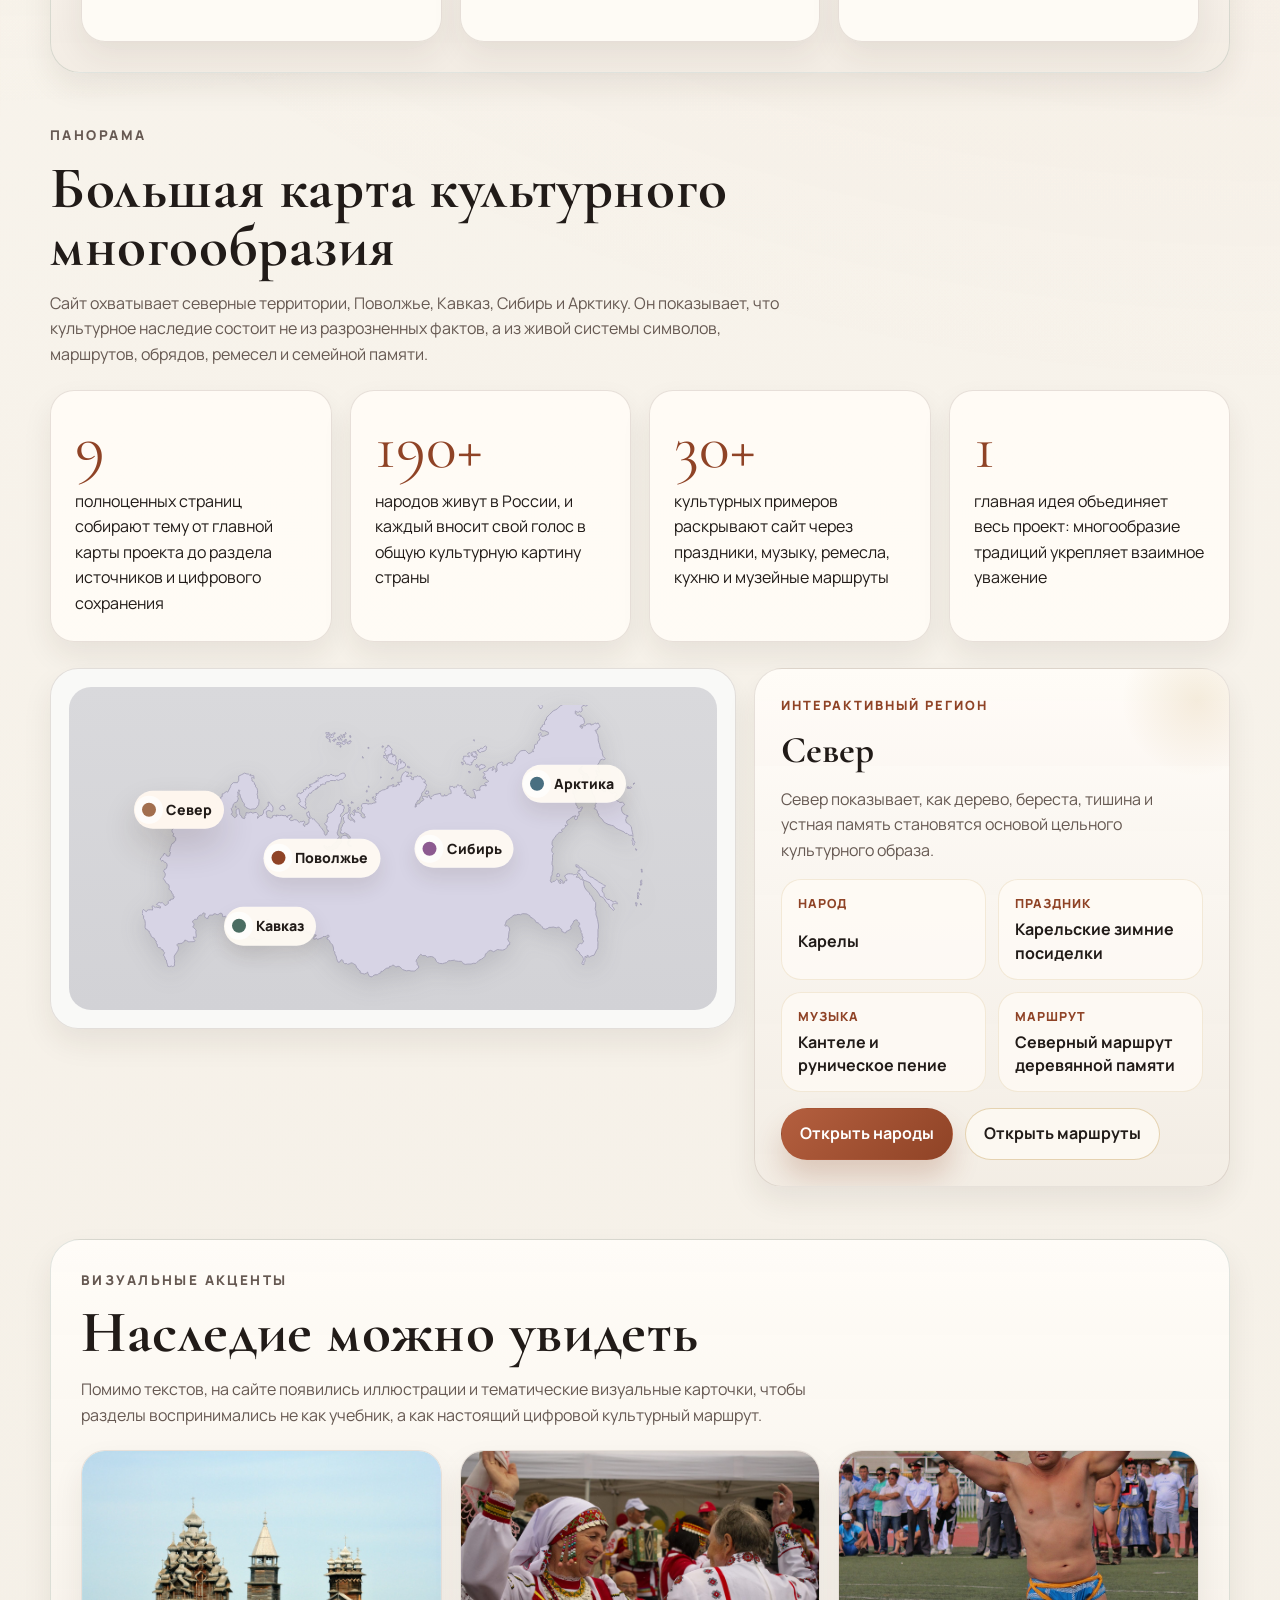
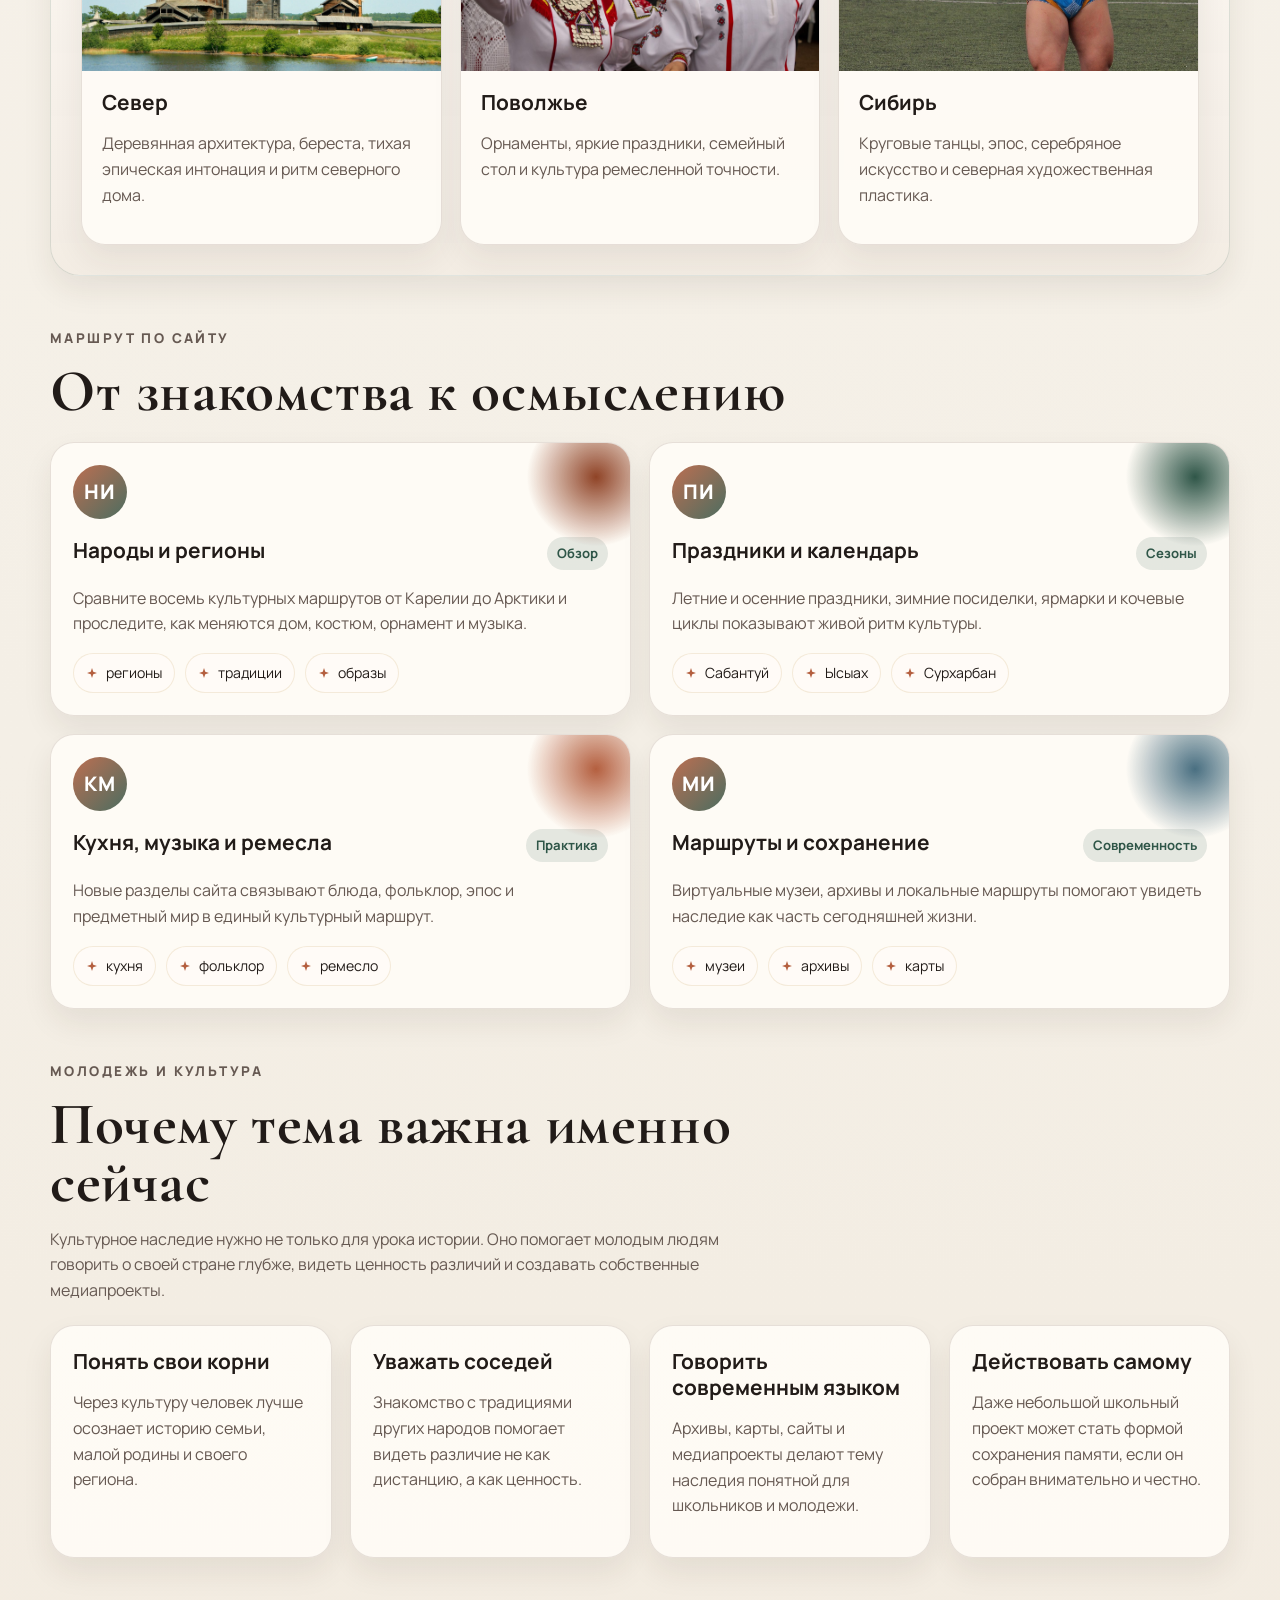
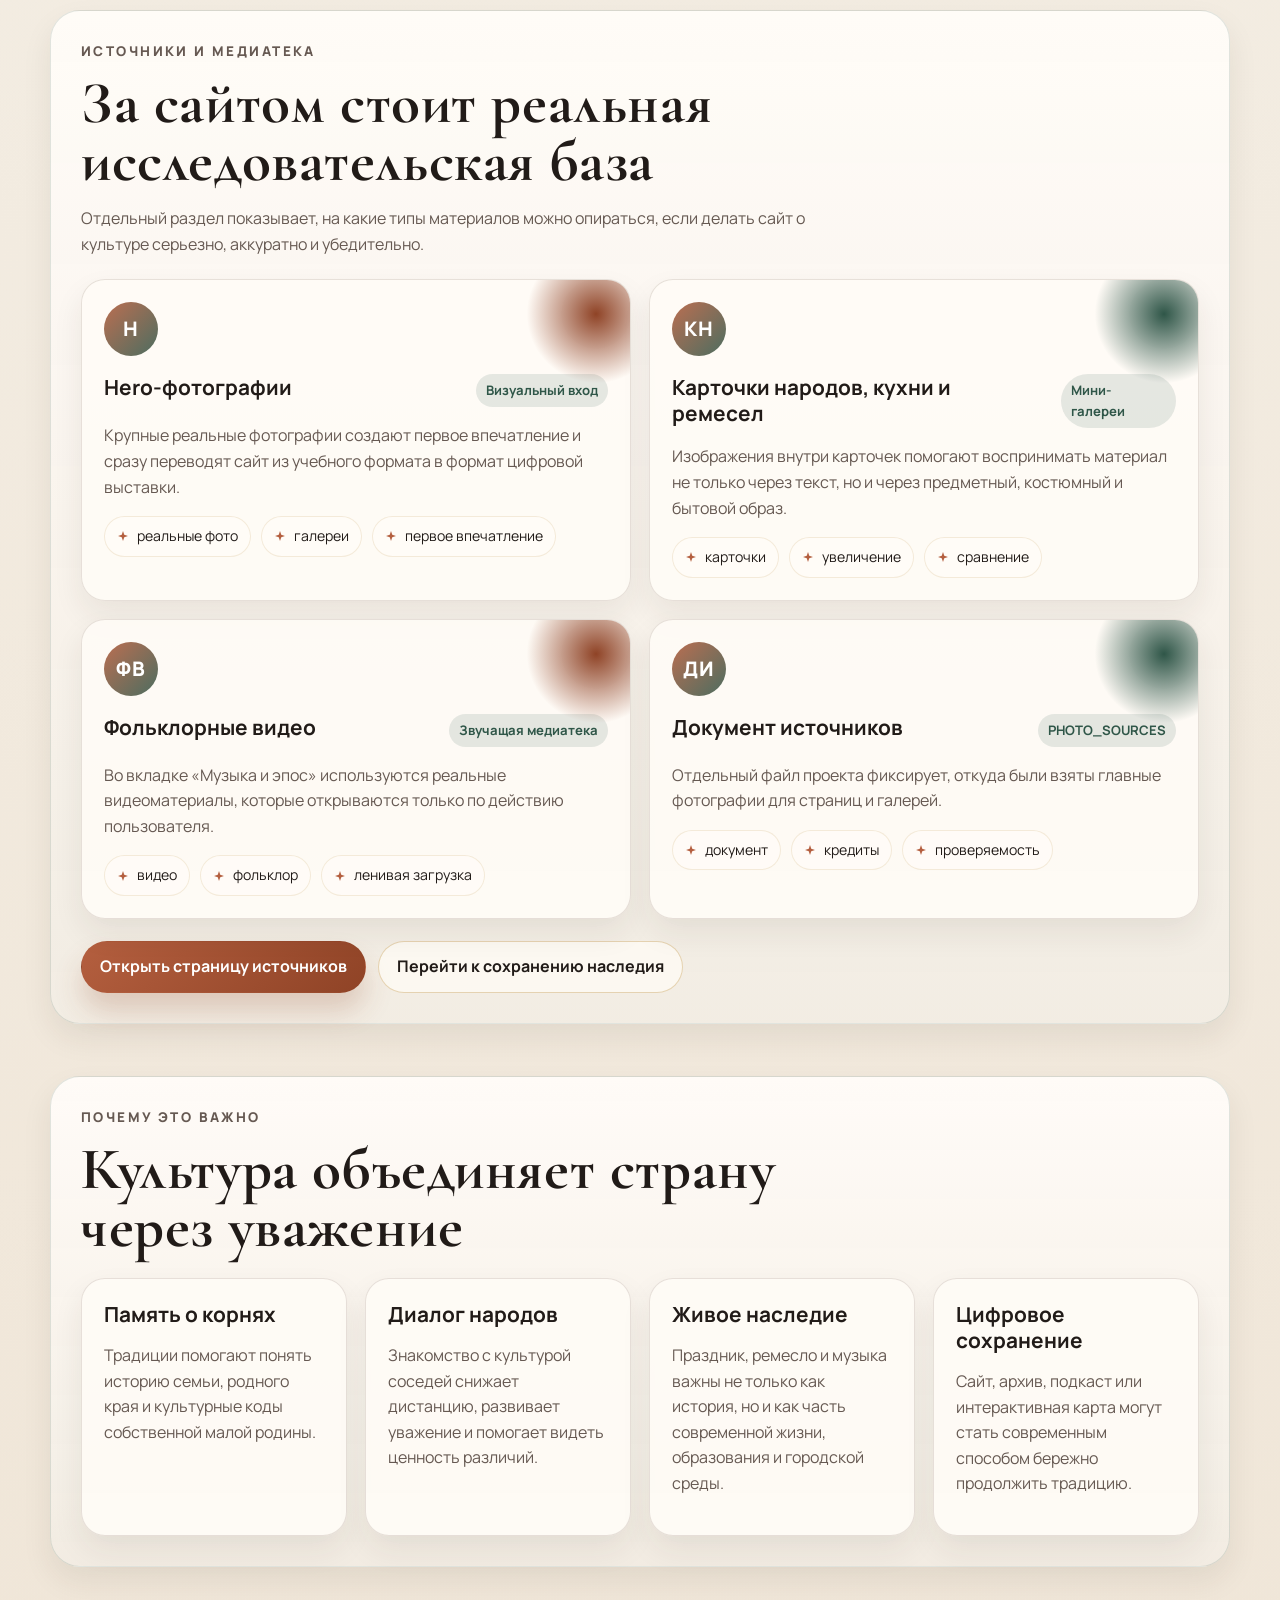
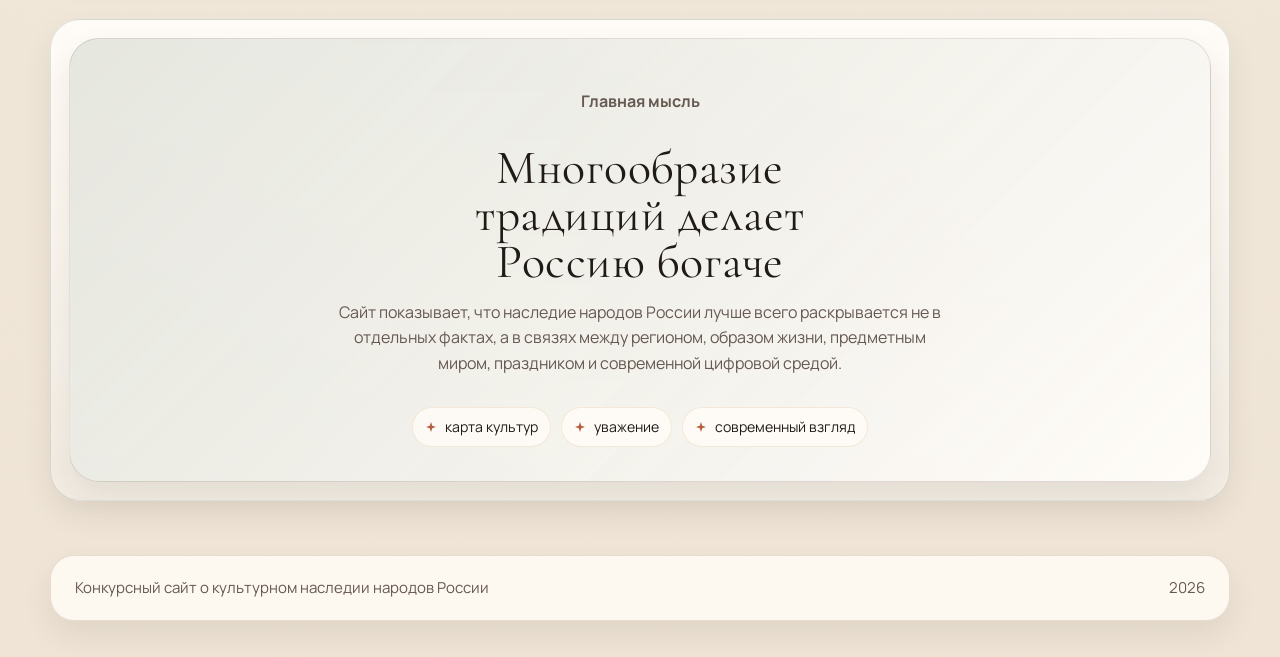
==== commit f5491f6c: "Fix Russia map layout and visibility" ====
--- a/index.html
+++ b/index.html
@@ -8,7 +8,7 @@
   <link rel="preconnect" href="https://fonts.googleapis.com">
   <link rel="preconnect" href="https://fonts.gstatic.com" crossorigin>
   <link href="https://fonts.googleapis.com/css2?family=Cormorant+Garamond:wght@500;600;700&family=Manrope:wght@400;500;600;700;800&display=swap" rel="stylesheet">
-  <link rel="stylesheet" href="styles.css?v=20260309contest3">
+  <link rel="stylesheet" href="styles.css?v=20260309contest4">
   <link rel="icon" href="favicon.svg?v=20260309contest3" type="image/svg+xml">
 </head>
 <body data-page="home">
@@ -175,9 +175,10 @@
     <div class="noscript-banner">Для интерактивных блоков нужен JavaScript. Основной контент и ссылки остаются доступны.</div>
   </noscript>
 
-  <script defer src="content.js?v=20260309contest3"></script>
-  <script defer src="app.js?v=20260309contest3"></script>
+  <script defer src="content.js?v=20260309contest4"></script>
+  <script defer src="app.js?v=20260309contest4"></script>
 </body>
 </html>
 
 
+
--- a/styles.css
+++ b/styles.css
@@ -1067,7 +1067,7 @@
   grid-template-columns: minmax(0, 1.18fr) minmax(320px, 0.82fr);
   gap: 18px;
   margin-top: 26px;
-  align-items: stretch;
+  align-items: start;
 }
 
 .cultural-map,
@@ -1084,32 +1084,27 @@
 
 .cultural-map {
   padding: 18px;
-  min-height: 420px;
-  background:
-    linear-gradient(180deg, rgba(255, 251, 245, 0.98), rgba(239, 247, 242, 0.94)),
-    rgba(255, 252, 247, 0.92);
+  min-height: 0;
+  background: rgba(249, 249, 248, 0.94);
 }
 
 .cultural-map__board {
   position: relative;
-  min-height: 380px;
-  height: 100%;
+  min-height: 0;
+  aspect-ratio: 2 / 1;
   border-radius: 22px;
   overflow: hidden;
-  background:
-    radial-gradient(circle at 22% 16%, rgba(194, 156, 84, 0.12), transparent 18%),
-    radial-gradient(circle at 84% 78%, rgba(73, 111, 129, 0.12), transparent 20%),
-    linear-gradient(180deg, rgba(247, 251, 252, 0.96), rgba(242, 236, 227, 0.9));
+  background: linear-gradient(180deg, #d9d9dc, #d2d2d6);
 }
 
 .cultural-map__image {
   position: absolute;
-  inset: 18px;
-  width: calc(100% - 36px);
-  height: calc(100% - 36px);
+  inset: 18px 20px 16px;
+  width: calc(100% - 40px);
+  height: calc(100% - 34px);
   object-fit: contain;
   object-position: center;
-  filter: drop-shadow(0 12px 24px rgba(56, 37, 24, 0.08));
+  filter: drop-shadow(0 8px 12px rgba(64, 64, 72, 0.16));
 }
 
 .map-spot {
@@ -1813,18 +1808,17 @@
   }
 
   .cultural-map {
-    min-height: 360px;
     padding: 12px;
   }
 
   .cultural-map__board {
-    min-height: 332px;
+    aspect-ratio: 1.52 / 1;
   }
 
   .cultural-map__image {
-    inset: 12px;
-    width: calc(100% - 24px);
-    height: calc(100% - 24px);
+    inset: 16px 14px 12px;
+    width: calc(100% - 28px);
+    height: calc(100% - 28px);
   }
 
   .map-spot {
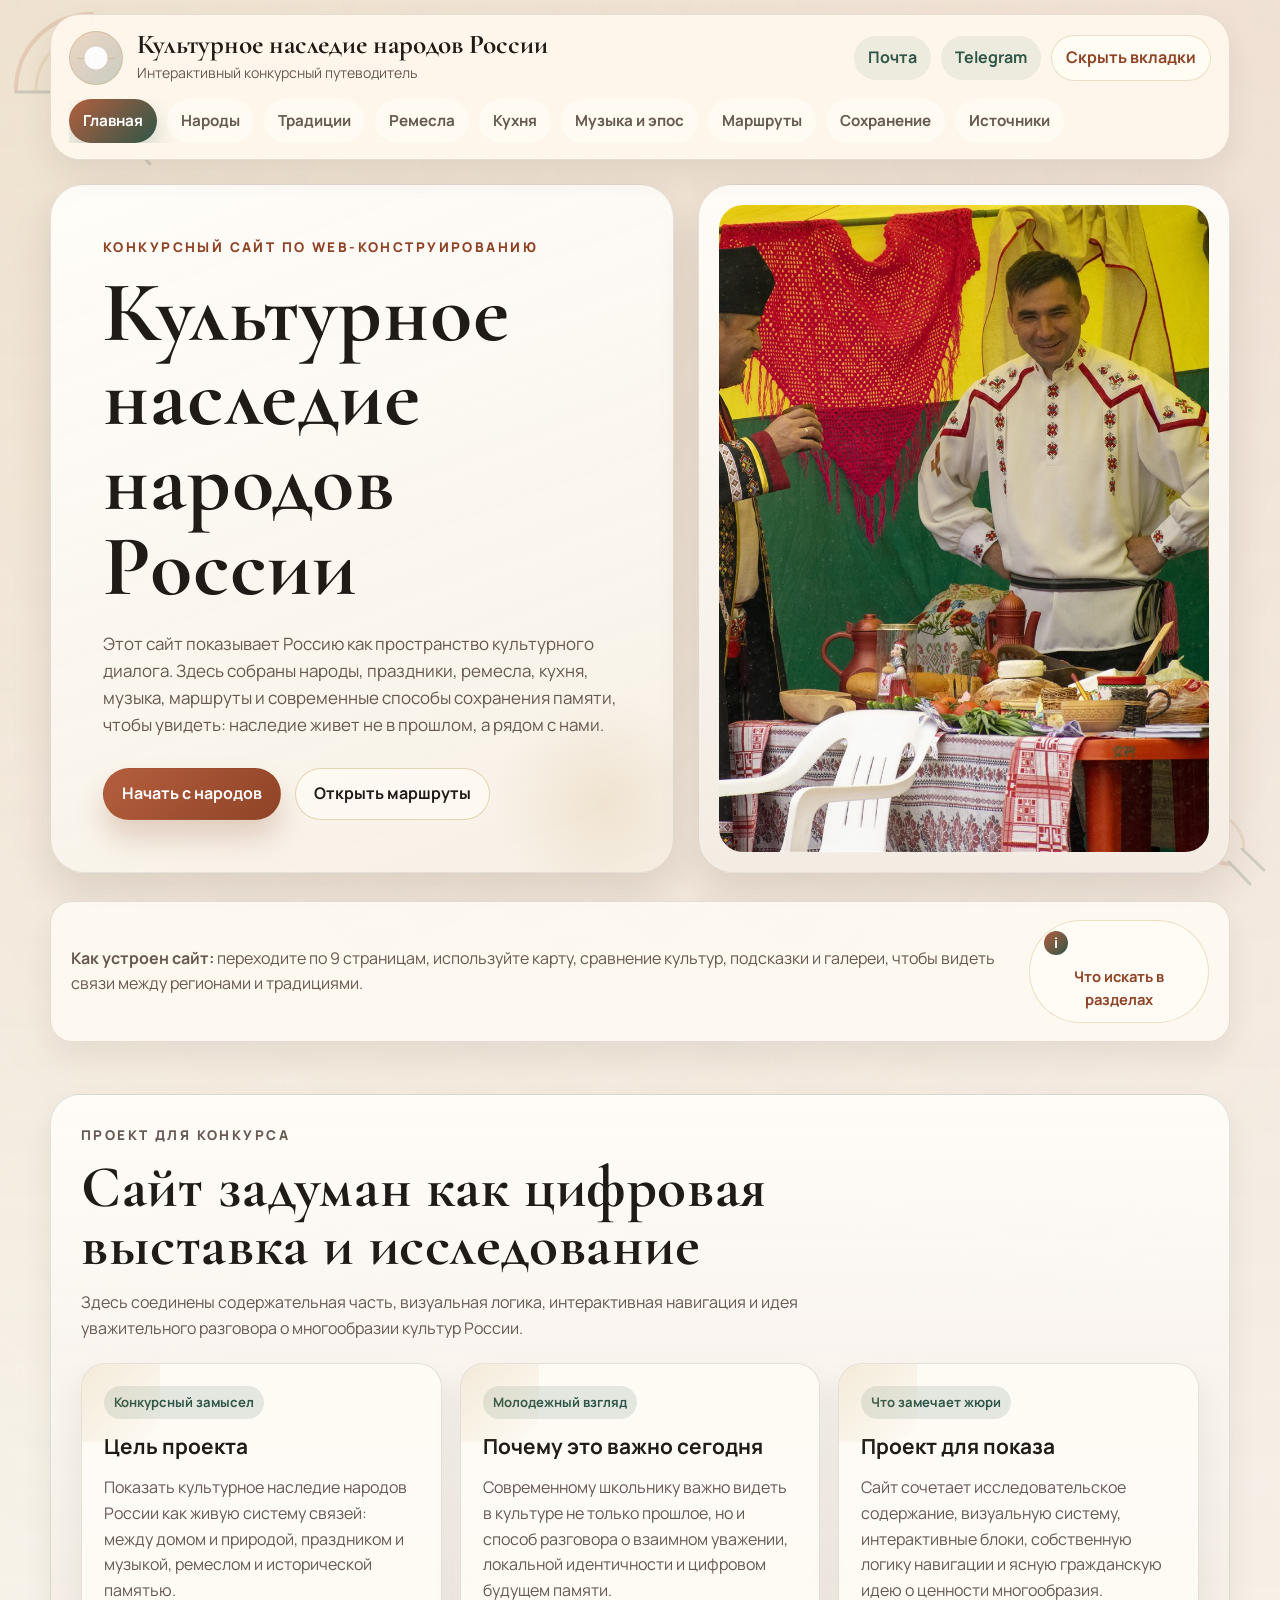
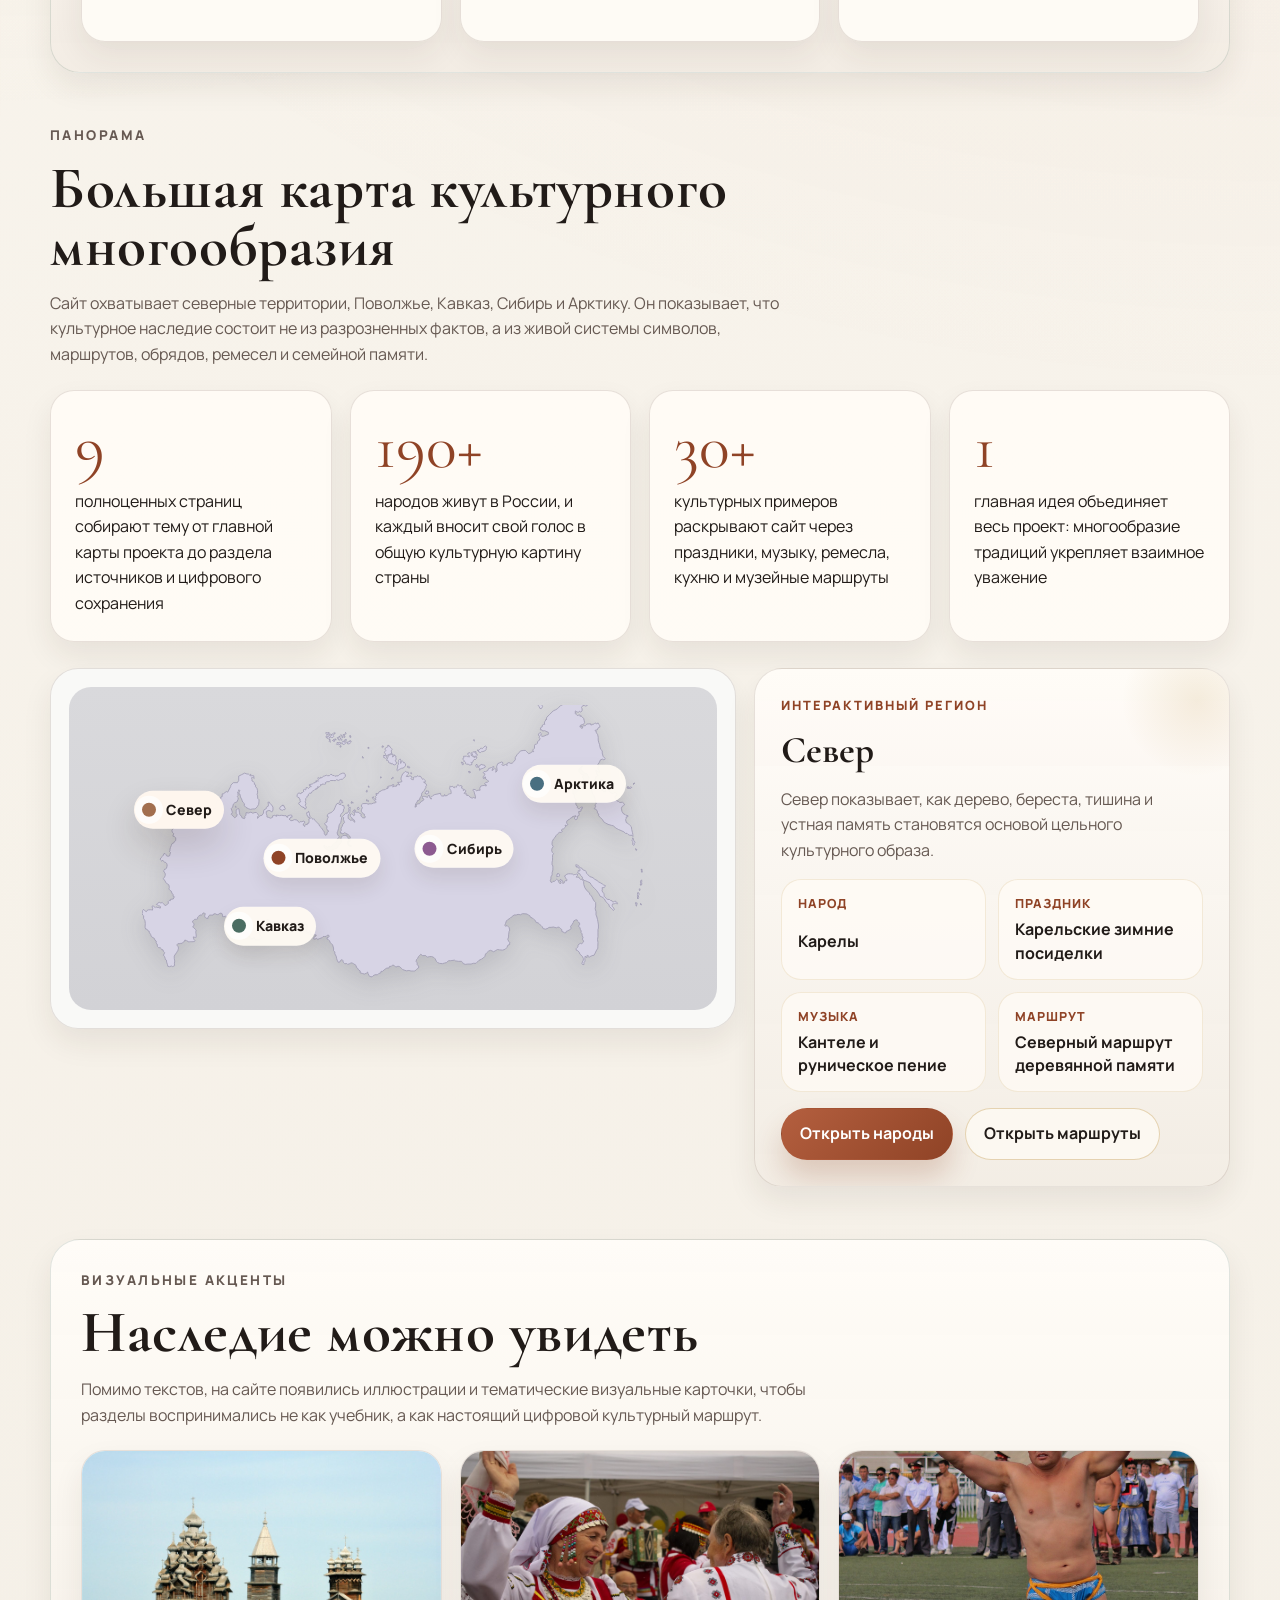
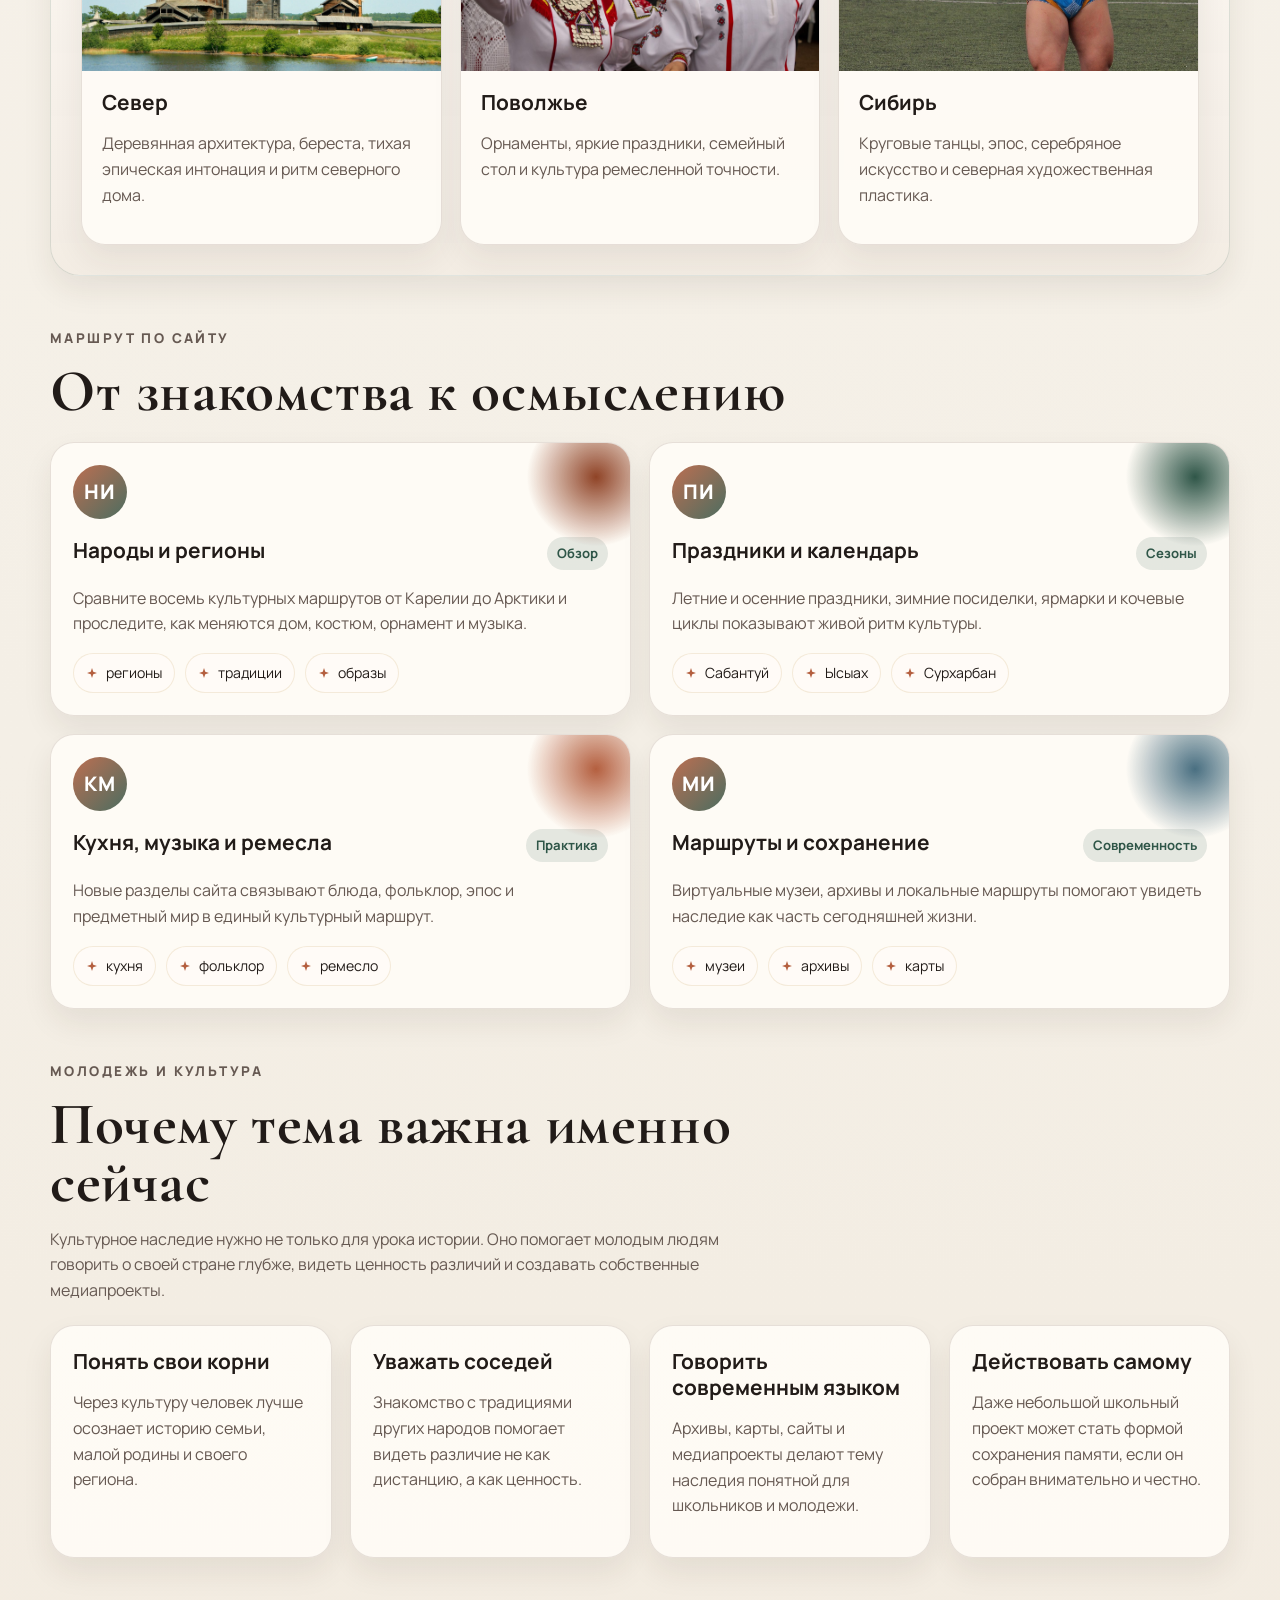
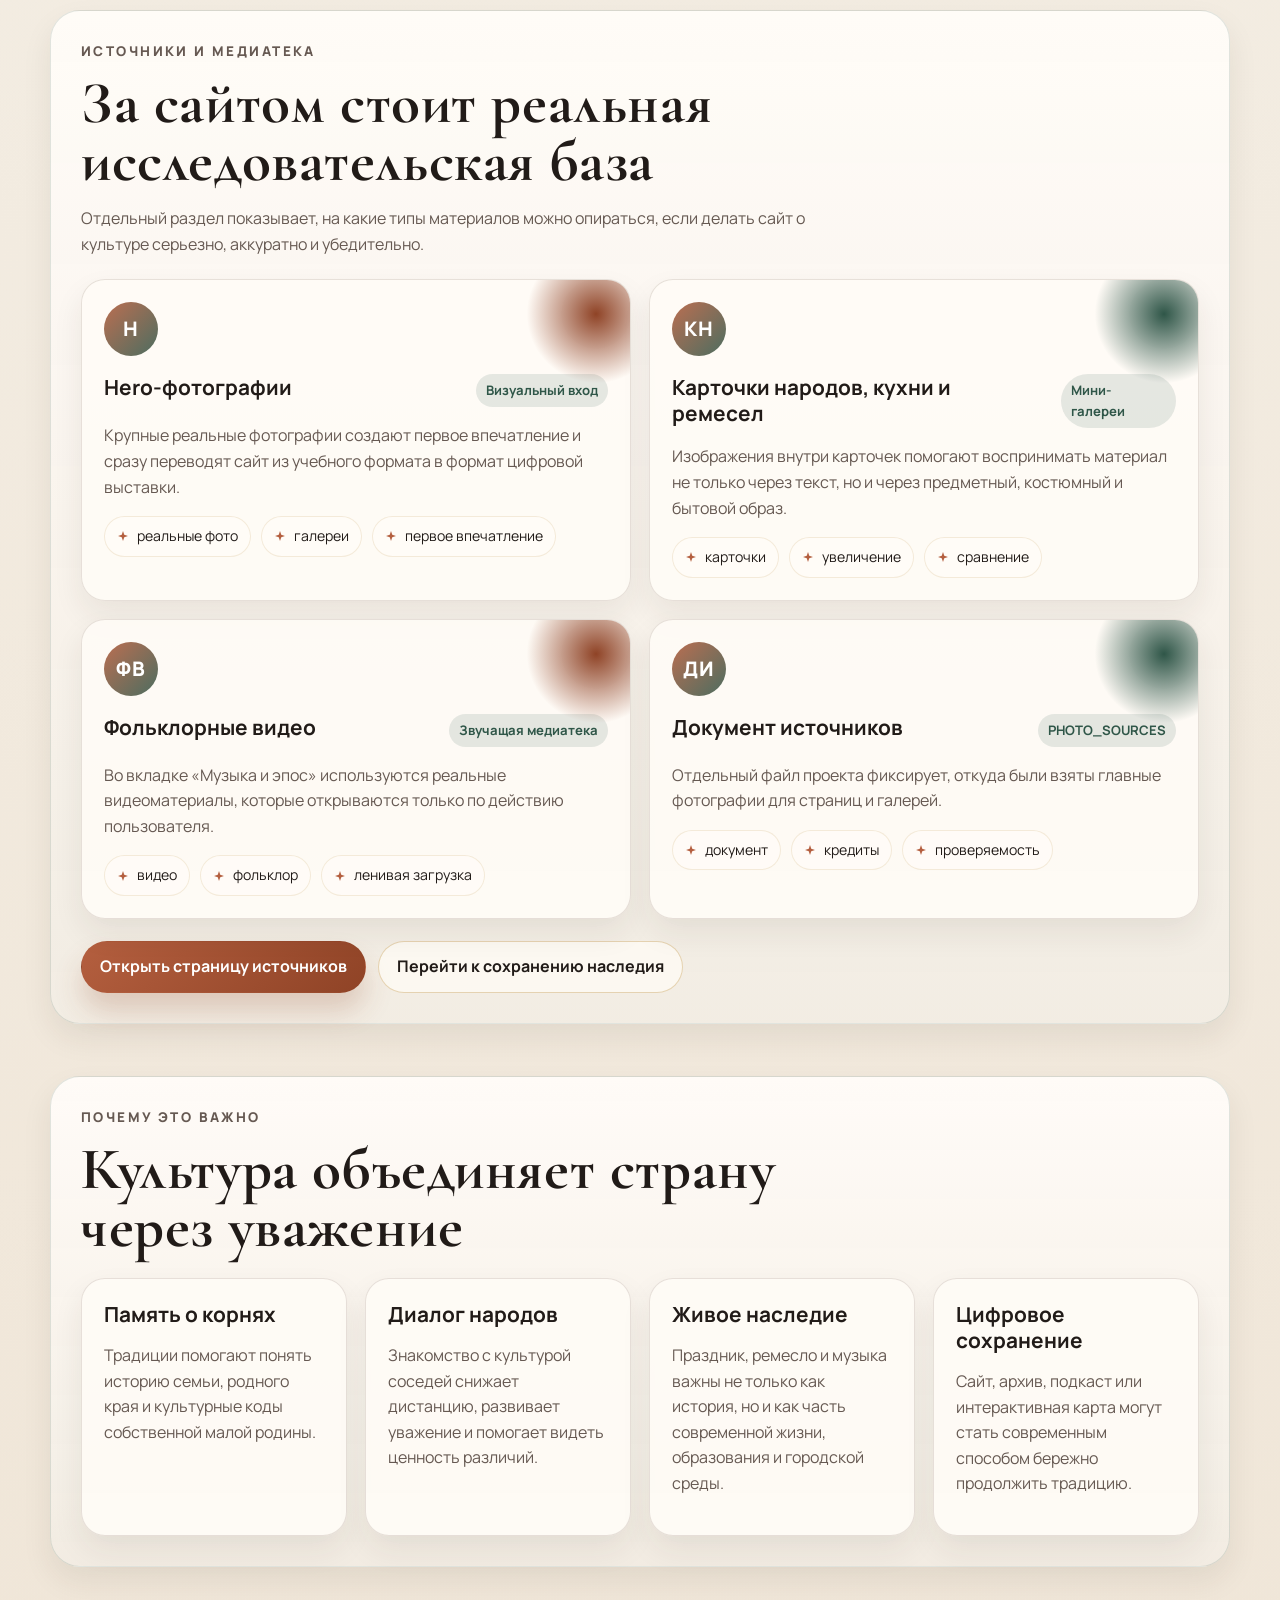
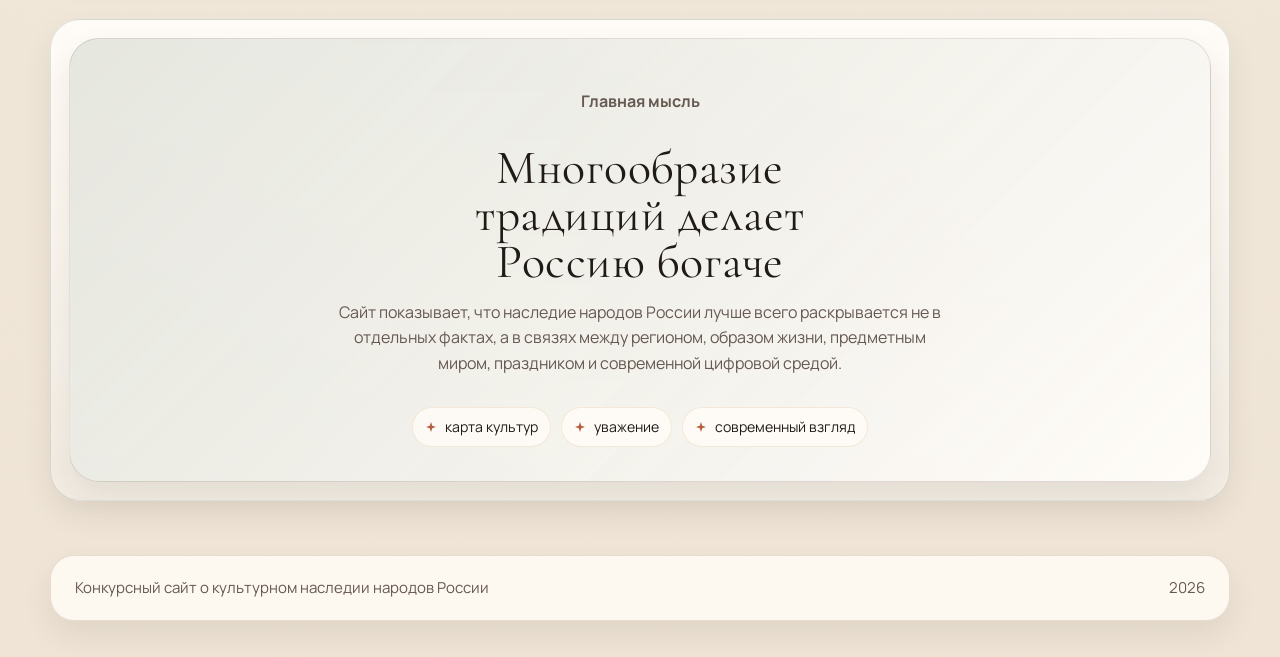
==== commit 89bde077: "Remove parallax drift from home map" ====
--- a/index.html
+++ b/index.html
@@ -8,7 +8,7 @@
   <link rel="preconnect" href="https://fonts.googleapis.com">
   <link rel="preconnect" href="https://fonts.gstatic.com" crossorigin>
   <link href="https://fonts.googleapis.com/css2?family=Cormorant+Garamond:wght@500;600;700&family=Manrope:wght@400;500;600;700;800&display=swap" rel="stylesheet">
-  <link rel="stylesheet" href="styles.css?v=20260309contest4">
+  <link rel="stylesheet" href="styles.css?v=20260309contest5">
   <link rel="icon" href="favicon.svg?v=20260309contest3" type="image/svg+xml">
 </head>
 <body data-page="home">
@@ -175,10 +175,11 @@
     <div class="noscript-banner">Для интерактивных блоков нужен JavaScript. Основной контент и ссылки остаются доступны.</div>
   </noscript>
 
-  <script defer src="content.js?v=20260309contest4"></script>
-  <script defer src="app.js?v=20260309contest4"></script>
+  <script defer src="content.js?v=20260309contest5"></script>
+  <script defer src="app.js?v=20260309contest5"></script>
 </body>
 </html>
 
 
 
+
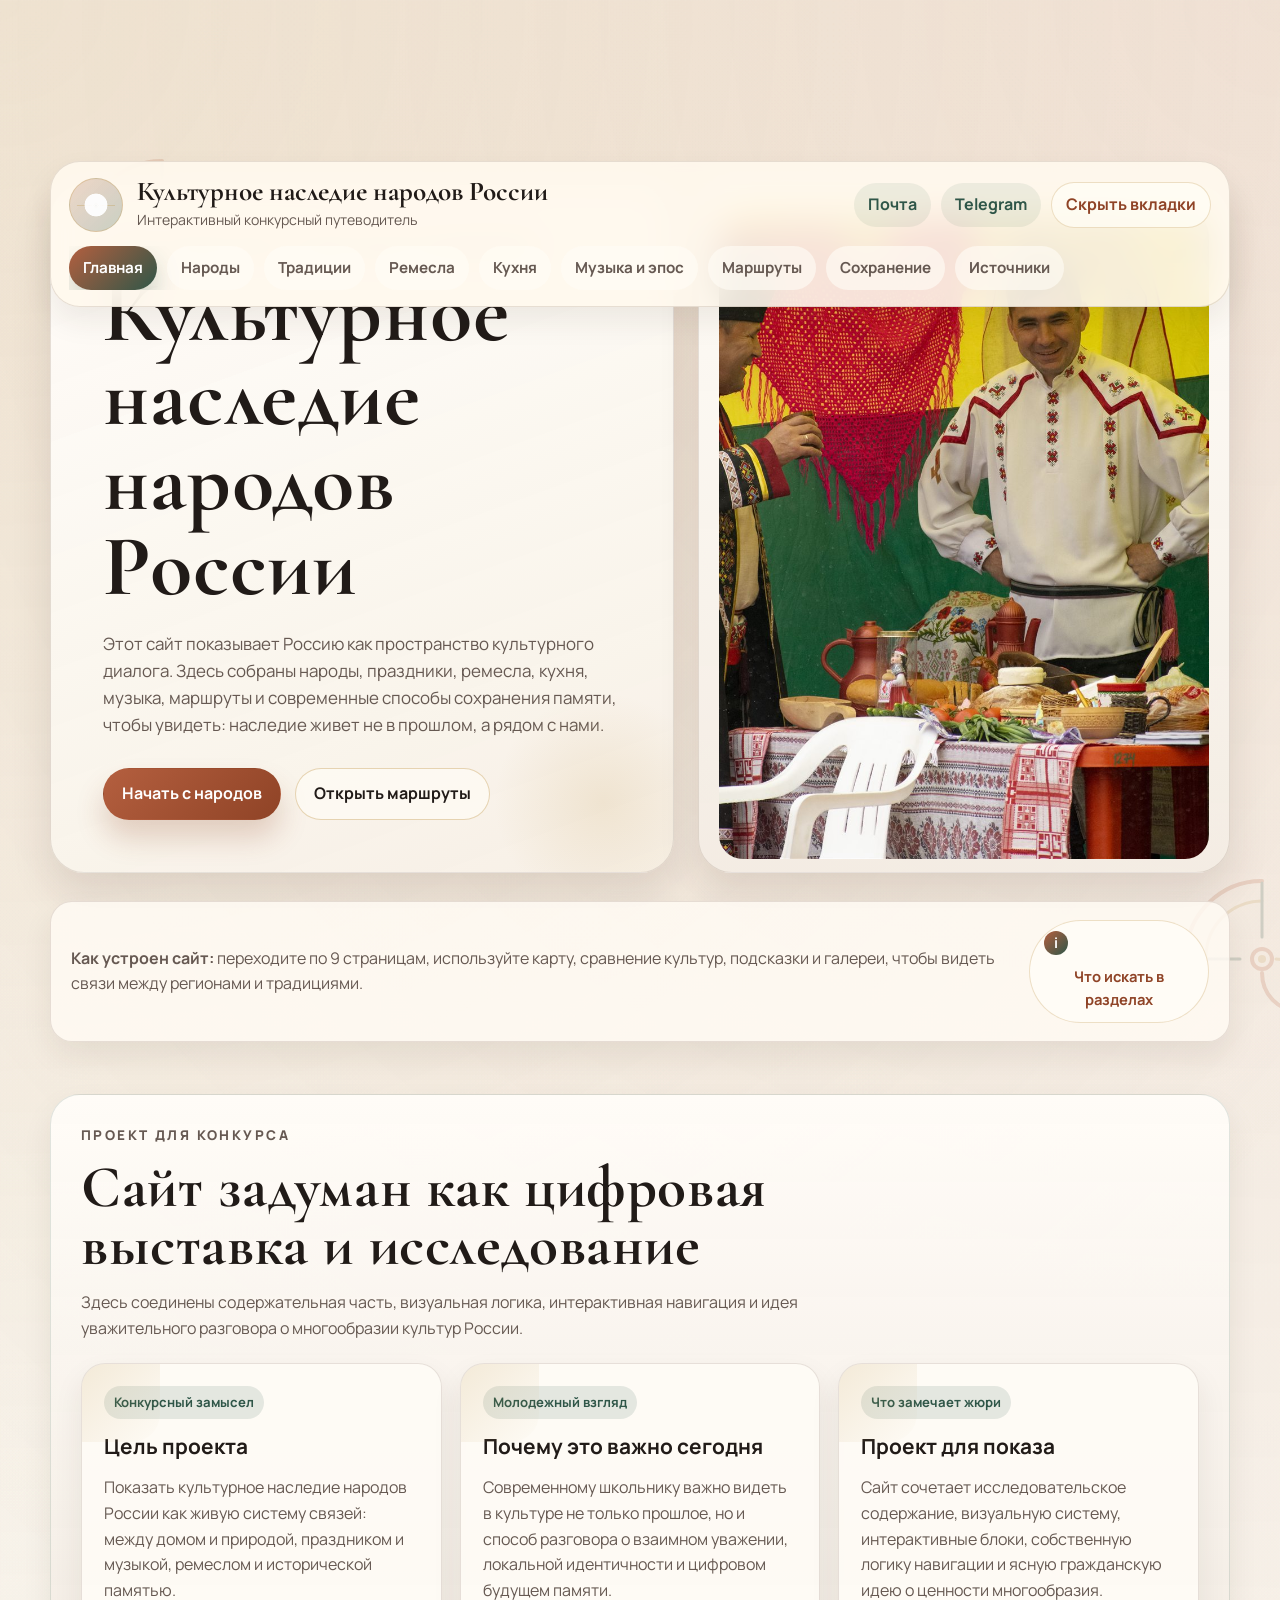
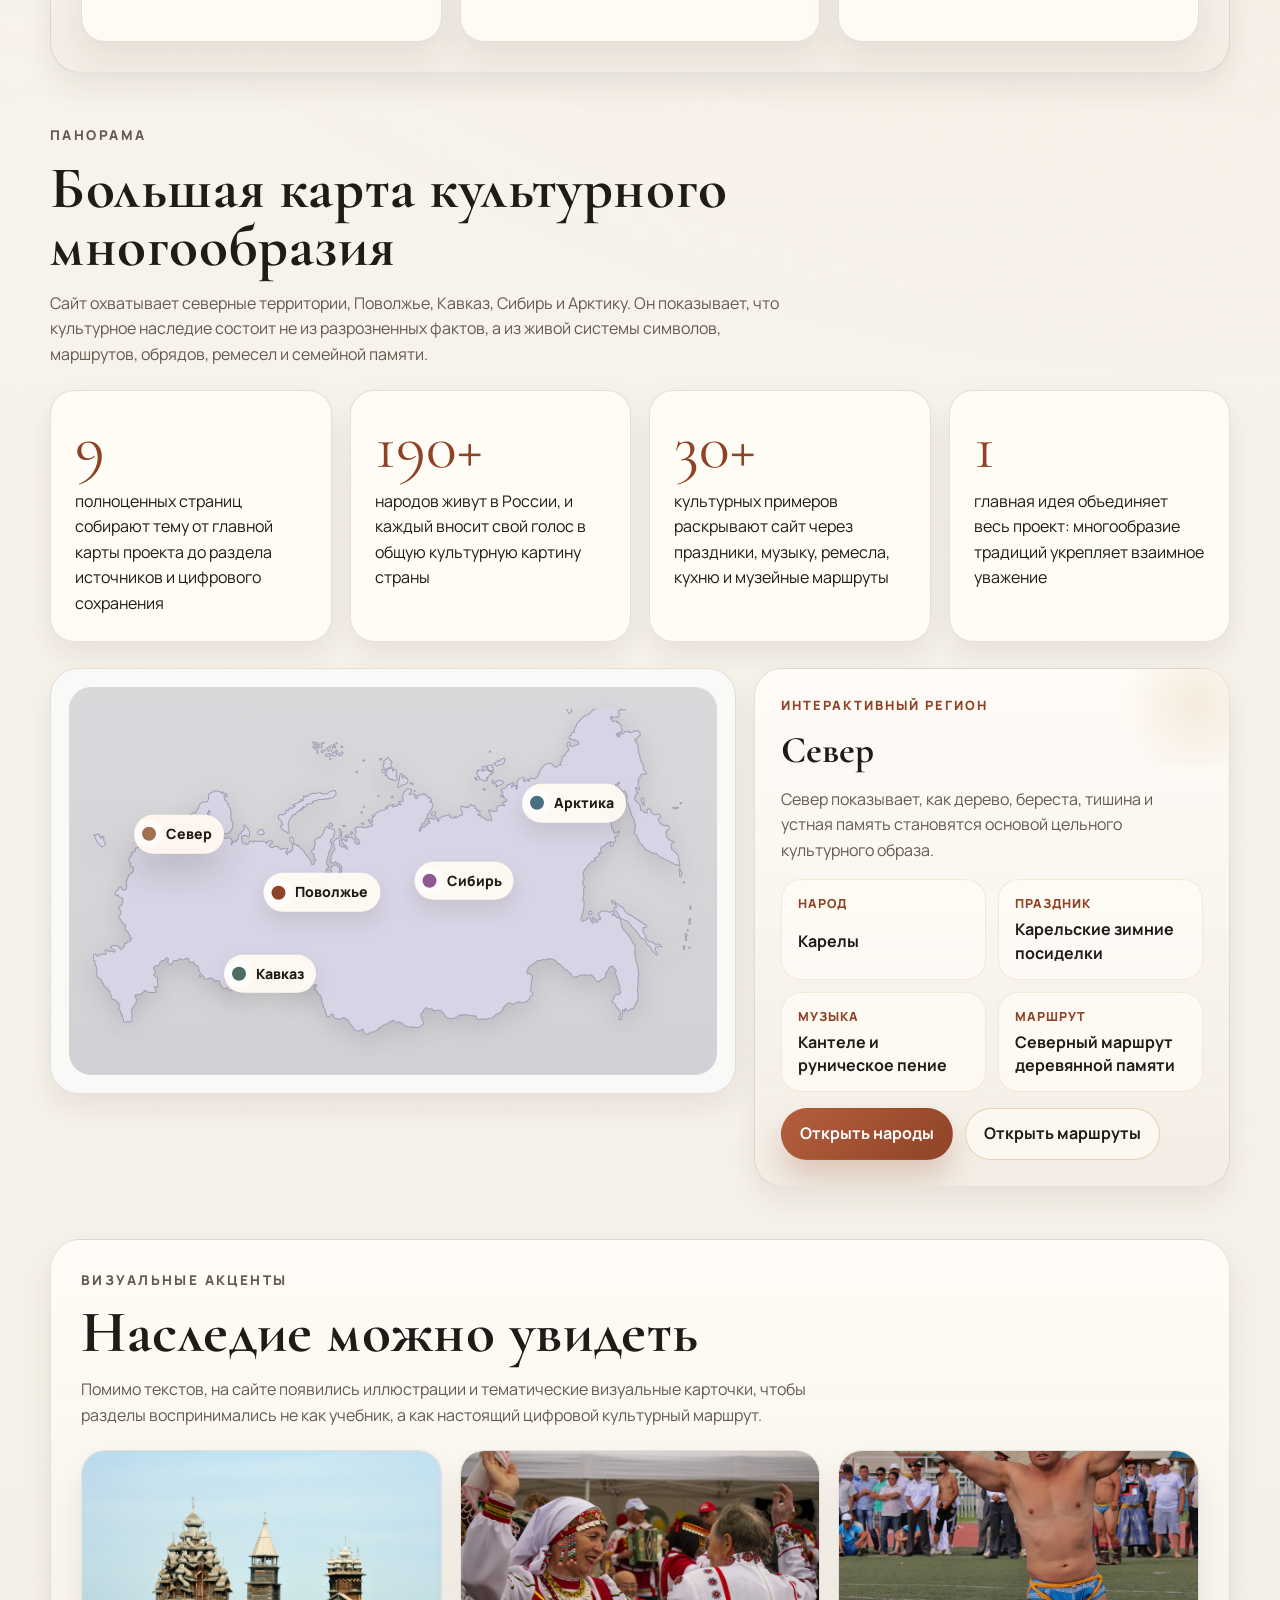
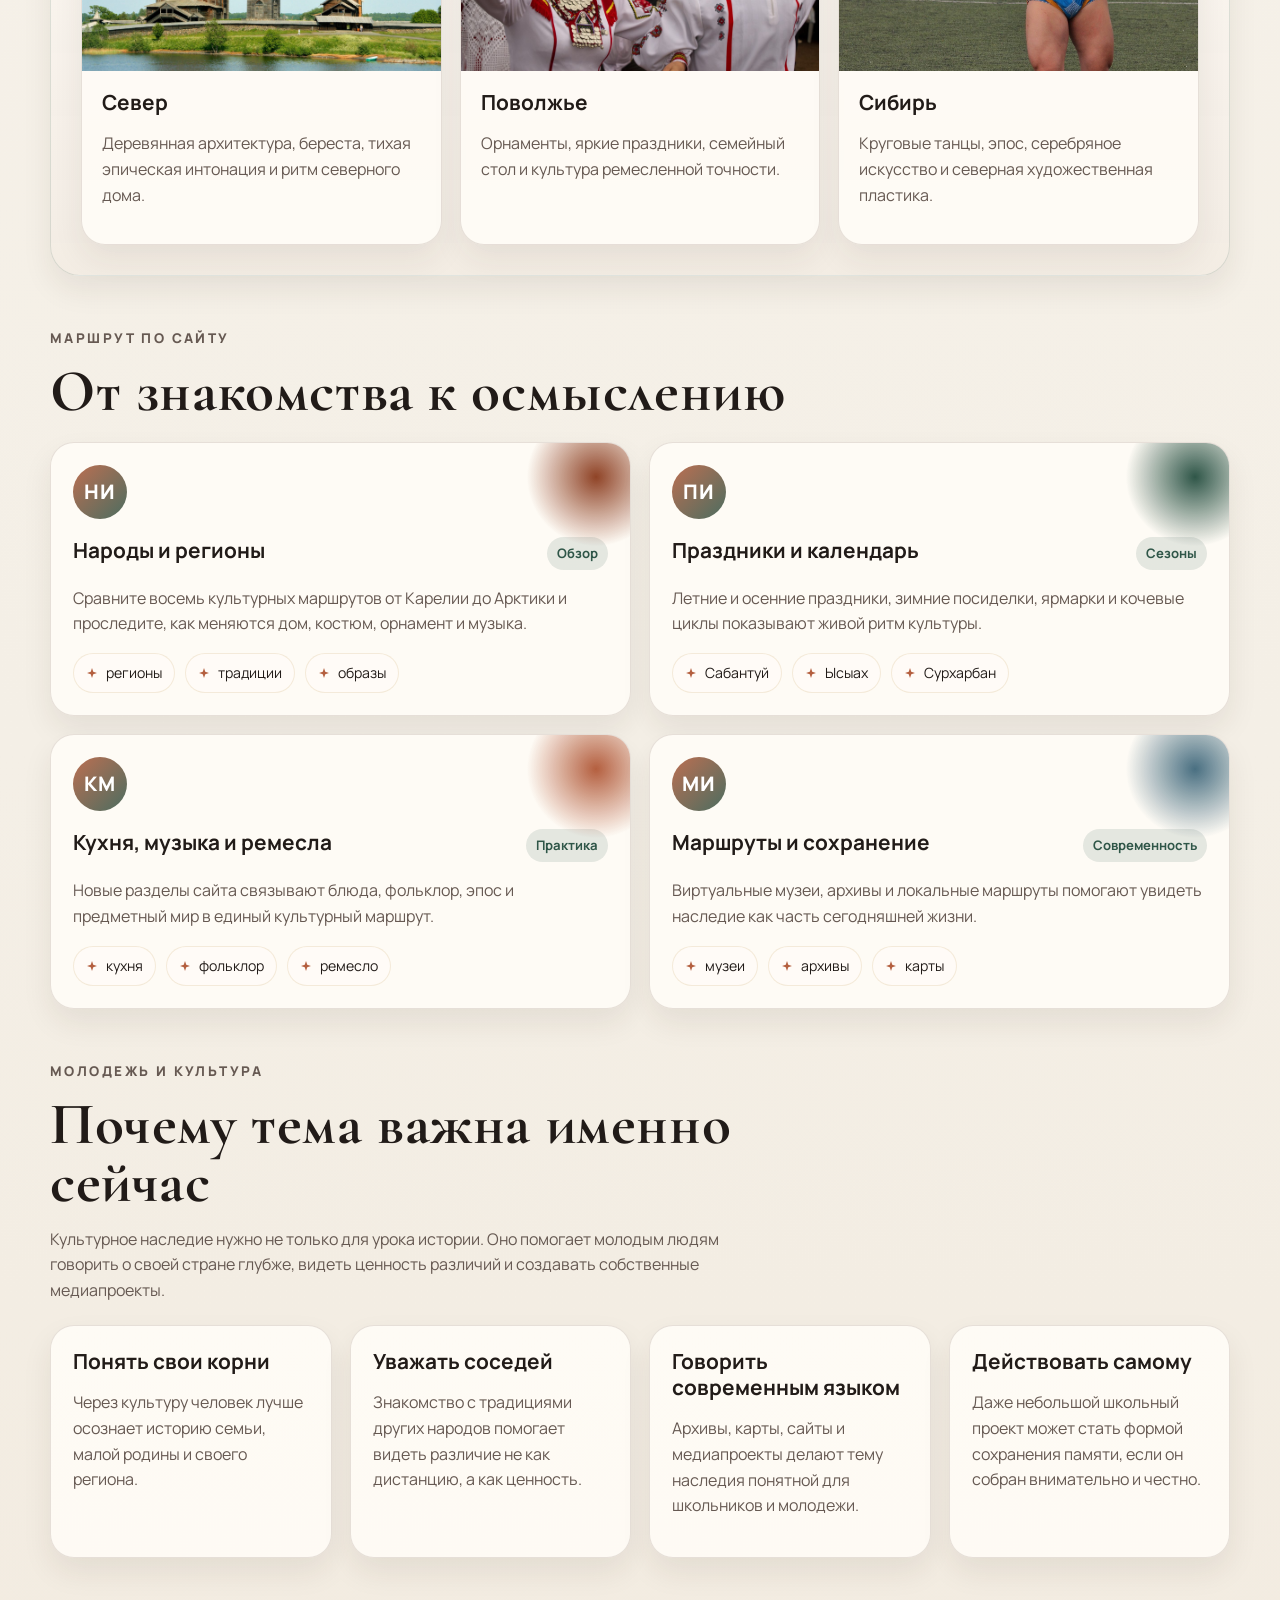
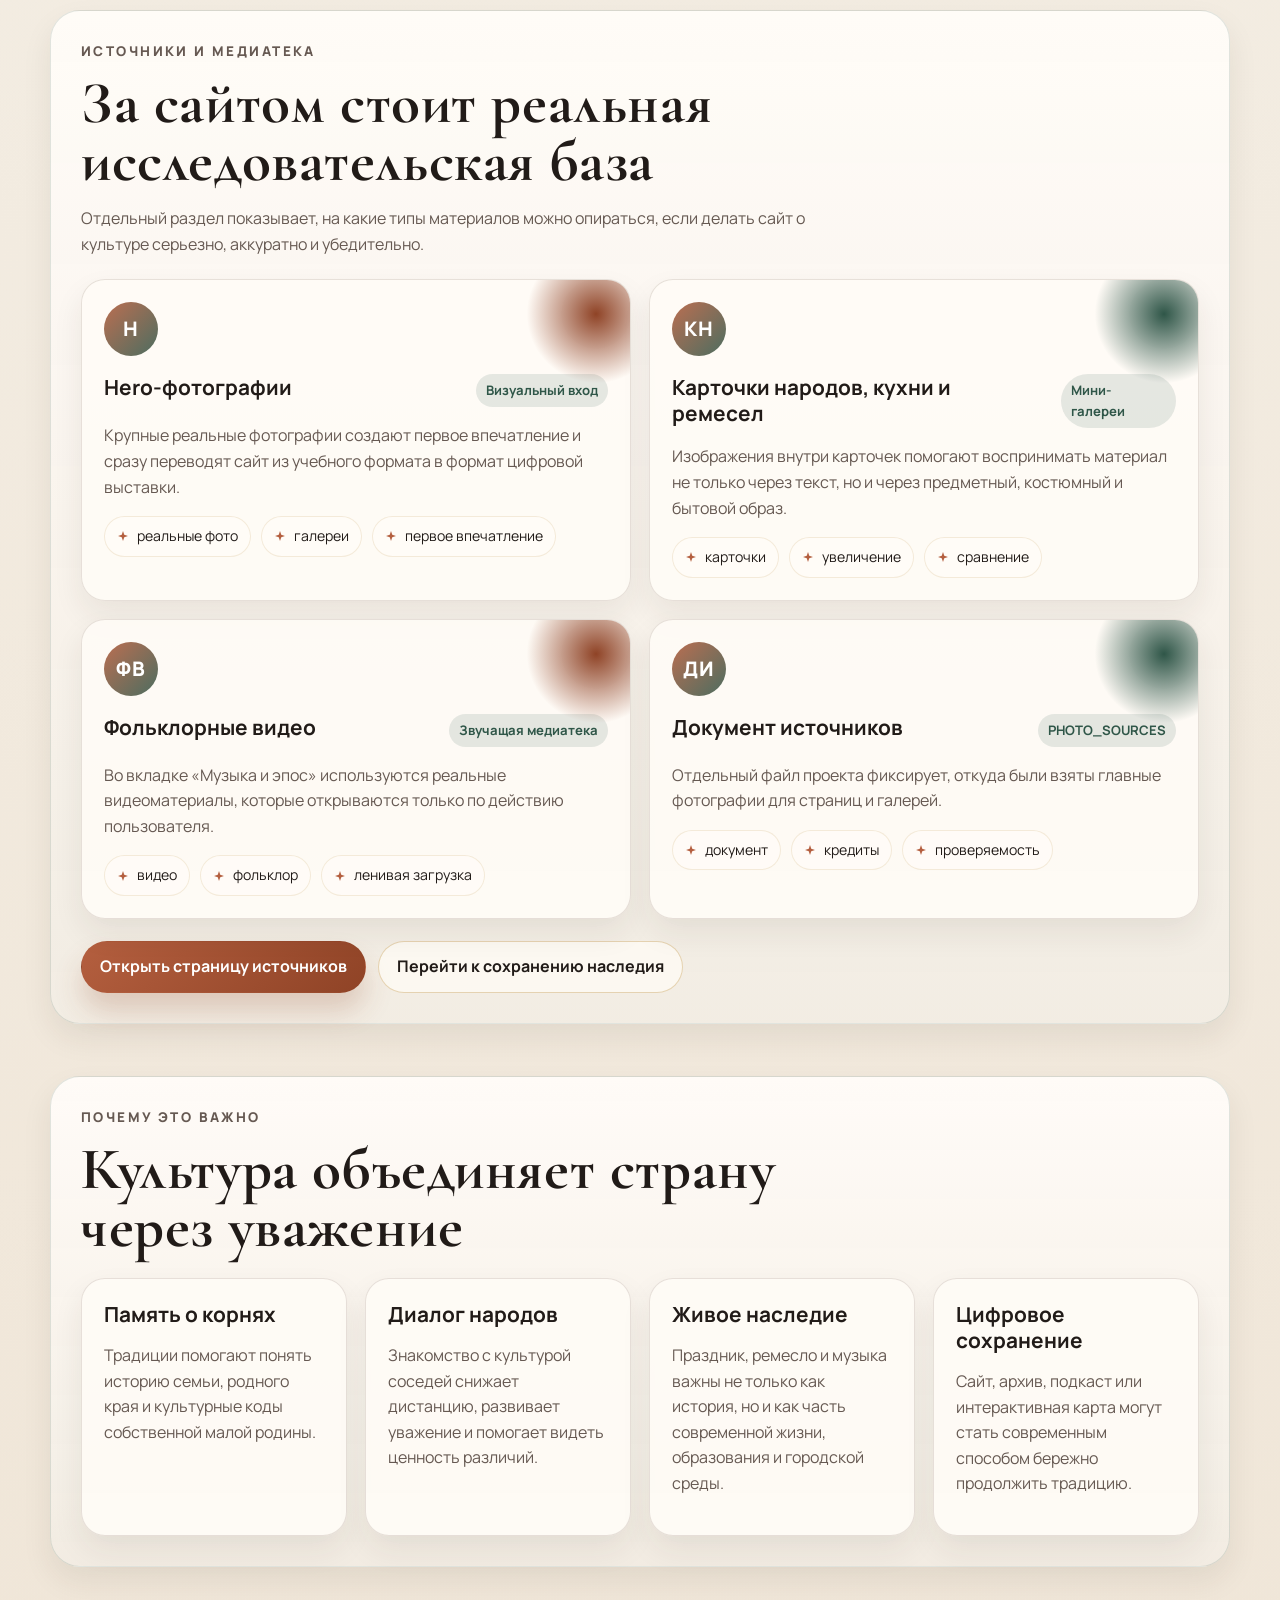
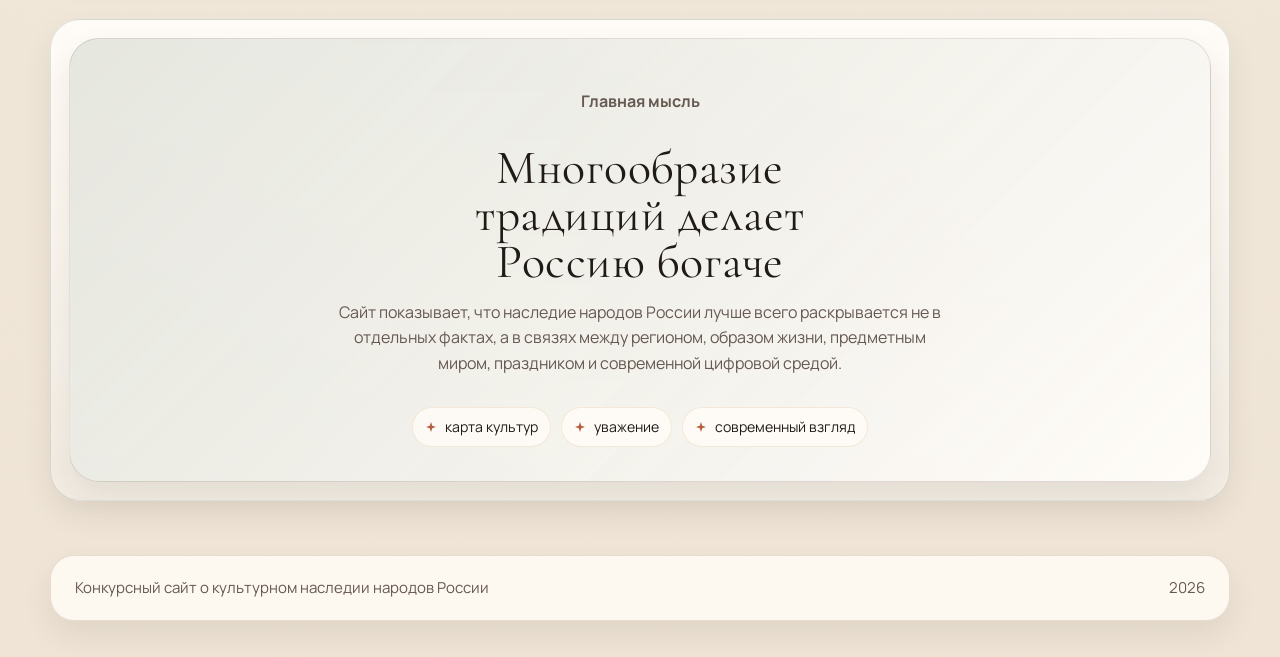
==== commit 157b599c: "Polish mobile layout and fix home map block" ====
--- a/index.html
+++ b/index.html
@@ -8,7 +8,7 @@
   <link rel="preconnect" href="https://fonts.googleapis.com">
   <link rel="preconnect" href="https://fonts.gstatic.com" crossorigin>
   <link href="https://fonts.googleapis.com/css2?family=Cormorant+Garamond:wght@500;600;700&family=Manrope:wght@400;500;600;700;800&display=swap" rel="stylesheet">
-  <link rel="stylesheet" href="styles.css?v=20260309contest5">
+  <link rel="stylesheet" href="styles.css?v=20260309contest7">
   <link rel="icon" href="favicon.svg?v=20260309contest3" type="image/svg+xml">
 </head>
 <body data-page="home">
--- a/styles.css
+++ b/styles.css
@@ -31,6 +31,7 @@
 body {
   margin: 0;
   min-width: 320px;
+  overflow-x: clip;
   color: var(--text);
   background:
     radial-gradient(circle at top left, rgba(194, 156, 84, 0.16), transparent 24%),
@@ -1083,6 +1084,8 @@
 }
 
 .cultural-map {
+  display: flex;
+  align-items: stretch;
   padding: 18px;
   min-height: 0;
   background: rgba(249, 249, 248, 0.94);
@@ -1090,18 +1093,23 @@
 
 .cultural-map__board {
   position: relative;
-  min-height: 0;
-  aspect-ratio: 2 / 1;
+  display: grid;
+  place-items: center;
+  width: 100%;
+  min-height: clamp(320px, 31vw, 388px);
+  aspect-ratio: 1.92 / 1;
+  padding: 22px 24px 20px;
   border-radius: 22px;
   overflow: hidden;
   background: linear-gradient(180deg, #d9d9dc, #d2d2d6);
 }
 
 .cultural-map__image {
-  position: absolute;
-  inset: 18px 20px 16px;
-  width: calc(100% - 40px);
-  height: calc(100% - 34px);
+  display: block;
+  width: 100%;
+  height: auto;
+  max-width: 100%;
+  max-height: 100%;
   object-fit: contain;
   object-position: center;
   filter: drop-shadow(0 8px 12px rgba(64, 64, 72, 0.16));
@@ -1697,24 +1705,44 @@
   .site-header__top {
     flex-wrap: wrap;
     align-items: flex-start;
+    gap: 12px;
   }
 
   .site-header__controls {
     width: 100%;
     justify-content: space-between;
+    align-items: center;
+    flex-wrap: nowrap;
   }
 
   .site-header__contacts {
     width: auto;
+    min-width: 0;
+    flex: 1 1 auto;
     justify-content: flex-start;
+    flex-wrap: nowrap;
+    overflow-x: auto;
+    overflow-y: hidden;
+    scrollbar-width: none;
+    -webkit-overflow-scrolling: touch;
+  }
+
+  .site-header__contacts::-webkit-scrollbar,
+  .site-nav::-webkit-scrollbar {
+    display: none;
   }
 
   .site-nav {
     display: flex;
-    align-items: flex-start;
+    align-items: center;
+    flex-wrap: nowrap;
     gap: 8px;
-    max-height: 380px;
-    padding-top: 2px;
+    max-height: none;
+    overflow-x: auto;
+    overflow-y: hidden;
+    padding: 2px 0 4px;
+    scroll-snap-type: x proximity;
+    -webkit-overflow-scrolling: touch;
   }
 
   .site-nav.is-open {
@@ -1723,6 +1751,9 @@
 
   .site-nav__link {
     width: auto;
+    flex: 0 0 auto;
+    white-space: nowrap;
+    scroll-snap-align: start;
   }
 
   .page-note {
@@ -1737,17 +1768,28 @@
 
 @media (max-width: 640px) {
   .site-header {
-    padding-top: 10px;
+    padding-top: 8px;
   }
 
   .site-header__inner {
-    padding: 14px;
-    border-radius: 24px;
+    gap: 10px;
+    padding: 12px;
+    border-radius: 22px;
+    background: rgba(255, 249, 238, 0.98);
+    backdrop-filter: none;
+  }
+
+  .site-header__top {
+    gap: 10px;
+  }
+
+  .brand {
+    gap: 10px;
   }
 
   .brand__title {
-    font-size: 1.16rem;
-    line-height: 1.08;
+    font-size: 1.08rem;
+    line-height: 1.05;
   }
 
   .brand__seal {
@@ -1760,19 +1802,25 @@
   }
 
   .site-header__contacts {
-    gap: 8px;
+    gap: 6px;
   }
 
   .site-header__controls {
     gap: 8px;
   }
 
+  .contact-pill,
   .header-toggle {
-    padding: 9px 12px;
+    padding: 8px 10px;
+    font-size: 0.82rem;
   }
 
   main {
-    padding-top: 18px;
+    padding-top: 14px;
+  }
+
+  .hero {
+    gap: 16px;
   }
 
   .hero__content,
@@ -1780,7 +1828,32 @@
   .section--contrast,
   .quote-block,
   .flip-card__face {
-    padding: 22px;
+    padding: 18px;
+  }
+
+  .hero__visual {
+    padding: 14px;
+  }
+
+  .hero__visual img {
+    min-height: 220px;
+    max-height: 280px;
+  }
+
+  .hero h1 {
+    max-width: none;
+    font-size: clamp(2.4rem, 11.5vw, 3.4rem);
+  }
+
+  .hero__lead {
+    margin-top: 14px;
+    font-size: 0.98rem;
+    line-height: 1.55;
+  }
+
+  .hero__actions {
+    gap: 10px;
+    margin-top: 20px;
   }
 
   .hero__actions,
@@ -1801,6 +1874,7 @@
 
   .button {
     width: 100%;
+    min-height: 48px;
   }
 
   .stats-grid {
@@ -1812,13 +1886,14 @@
   }
 
   .cultural-map__board {
+    min-height: 260px;
     aspect-ratio: 1.52 / 1;
+    padding: 18px 18px 16px;
   }
 
   .cultural-map__image {
-    inset: 16px 14px 12px;
-    width: calc(100% - 28px);
-    height: calc(100% - 28px);
+    width: 100%;
+    max-height: 100%;
   }
 
   .map-spot {
@@ -1833,15 +1908,19 @@
   .map-panel,
   .compare-card,
   .compare-summary {
-    padding: 20px;
+    padding: 18px;
   }
 
   .flip-card {
-    min-height: 660px;
+    min-height: 600px;
+  }
+
+  .player-shell__media {
+    height: clamp(190px, 56vw, 228px);
   }
 
   .music-fragment__quote {
-    font-size: 1.32rem;
+    font-size: 1.2rem;
   }
 
   .music-note {
@@ -1849,7 +1928,11 @@
   }
 
   .media-lightbox {
-    padding: 12px;
+    padding: 10px;
+  }
+
+  .media-lightbox__stage {
+    gap: 12px;
   }
 
   .media-lightbox__close {
@@ -1878,7 +1961,7 @@
   }
 
   .media-lightbox__image {
-    max-height: calc(100vh - 320px);
+    max-height: calc(100vh - 270px);
   }
 
   .footer-bottom {
@@ -1886,3 +1969,13 @@
     align-items: flex-start;
   }
 }
+
+@media (hover: none), (pointer: coarse) {
+  html {
+    scroll-behavior: auto;
+  }
+
+  body::before {
+    opacity: 0.08;
+  }
+}
